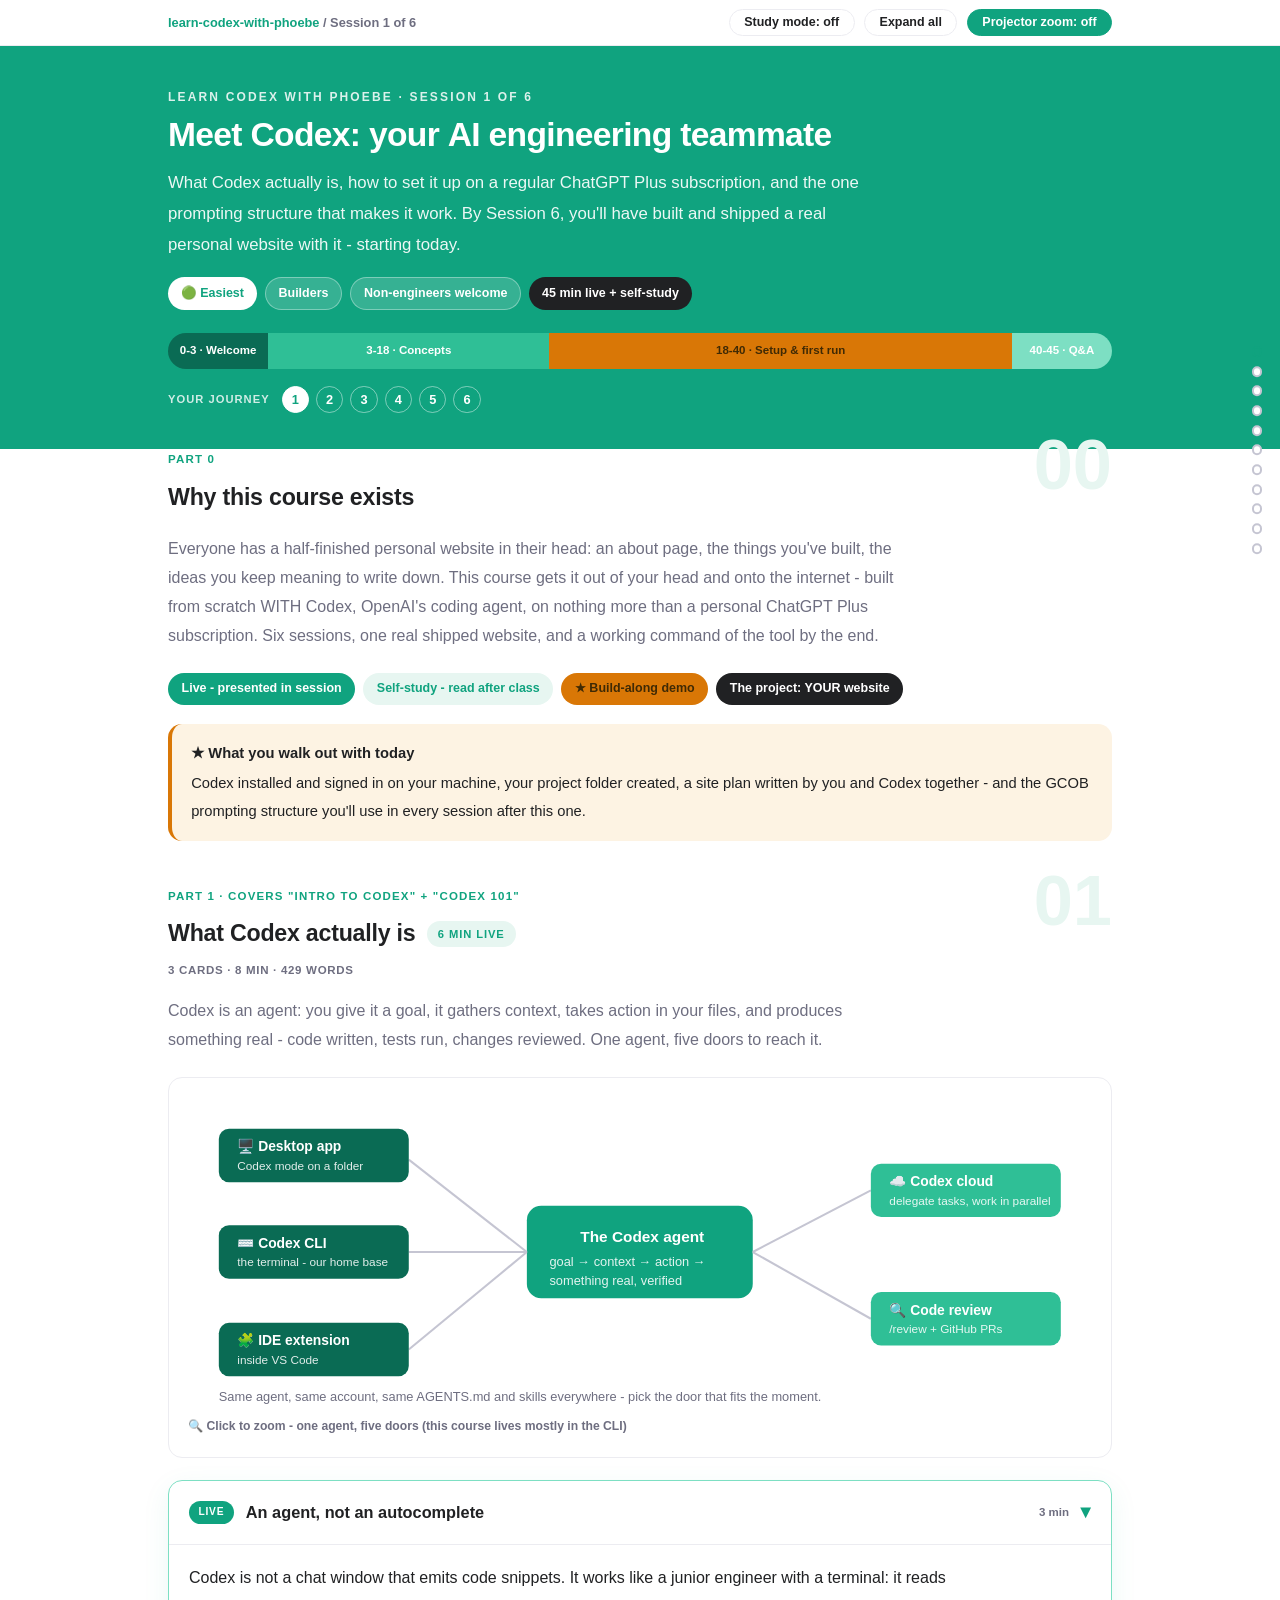
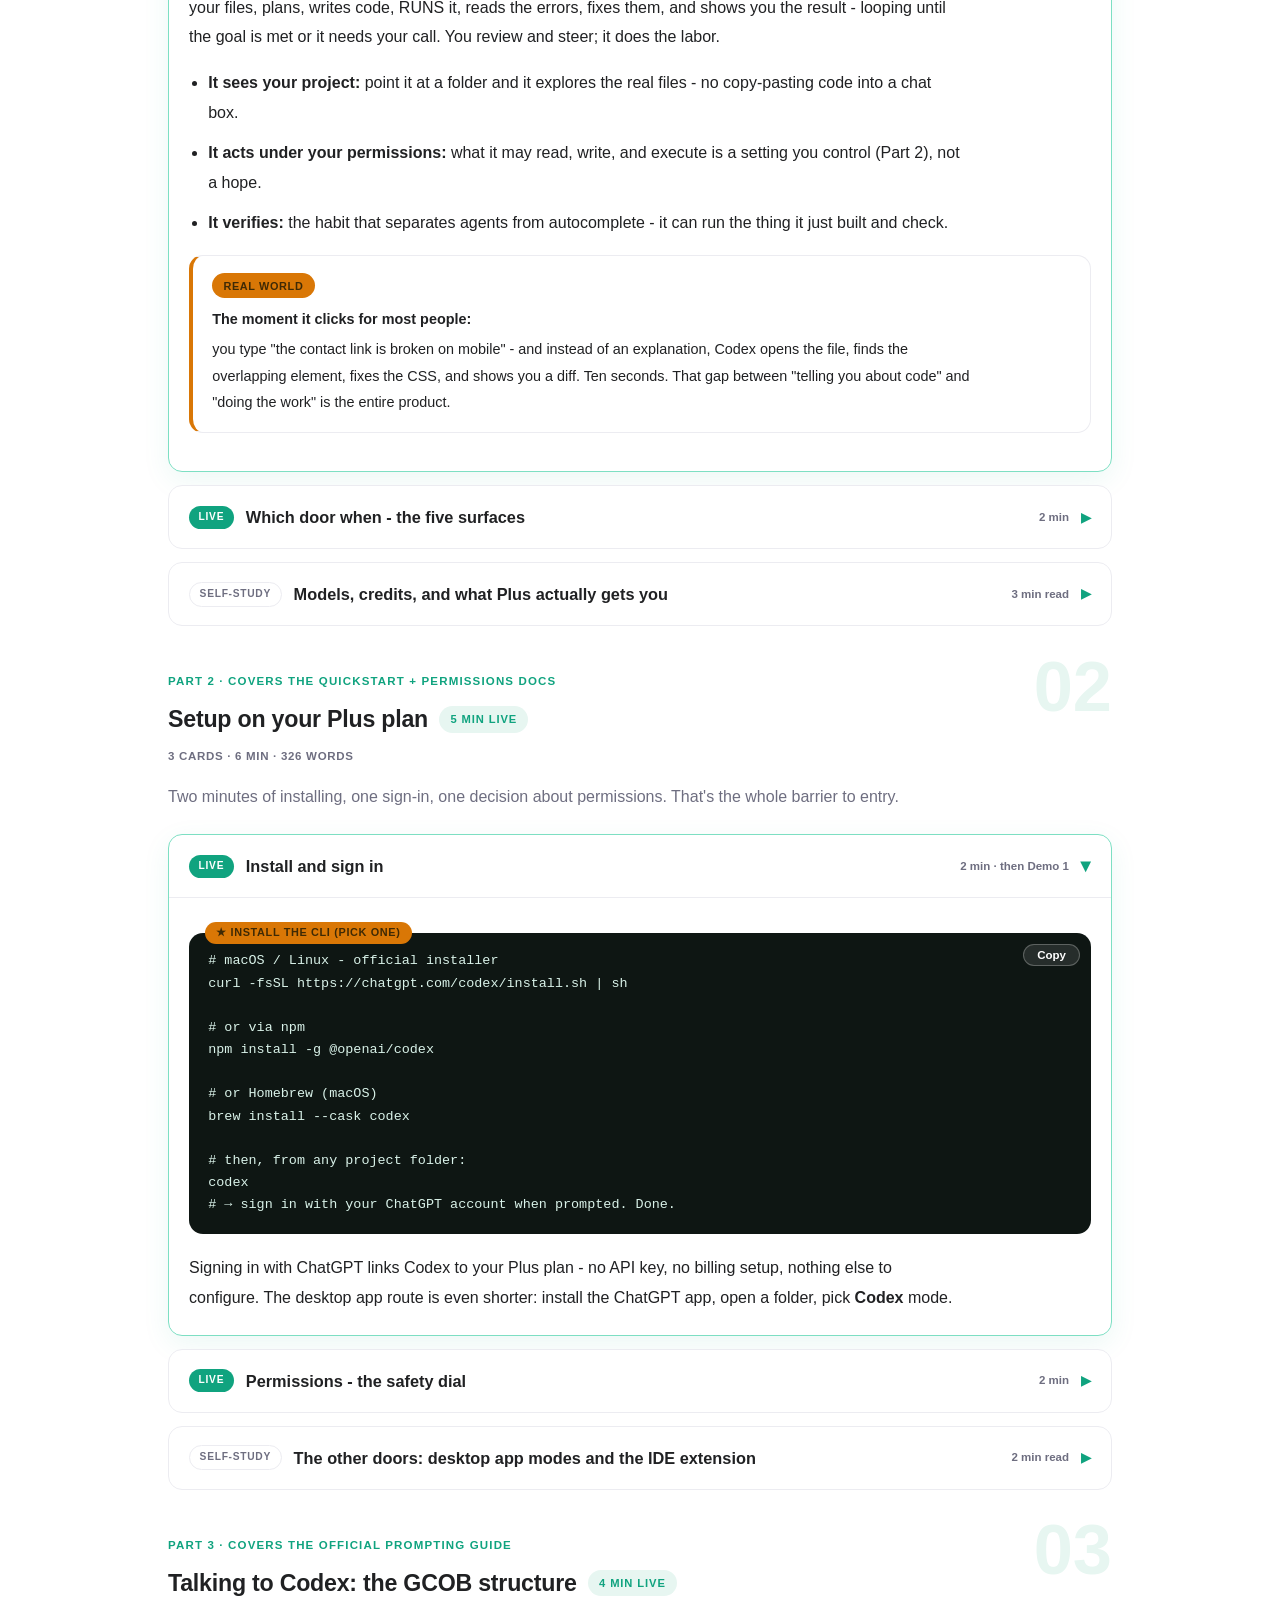
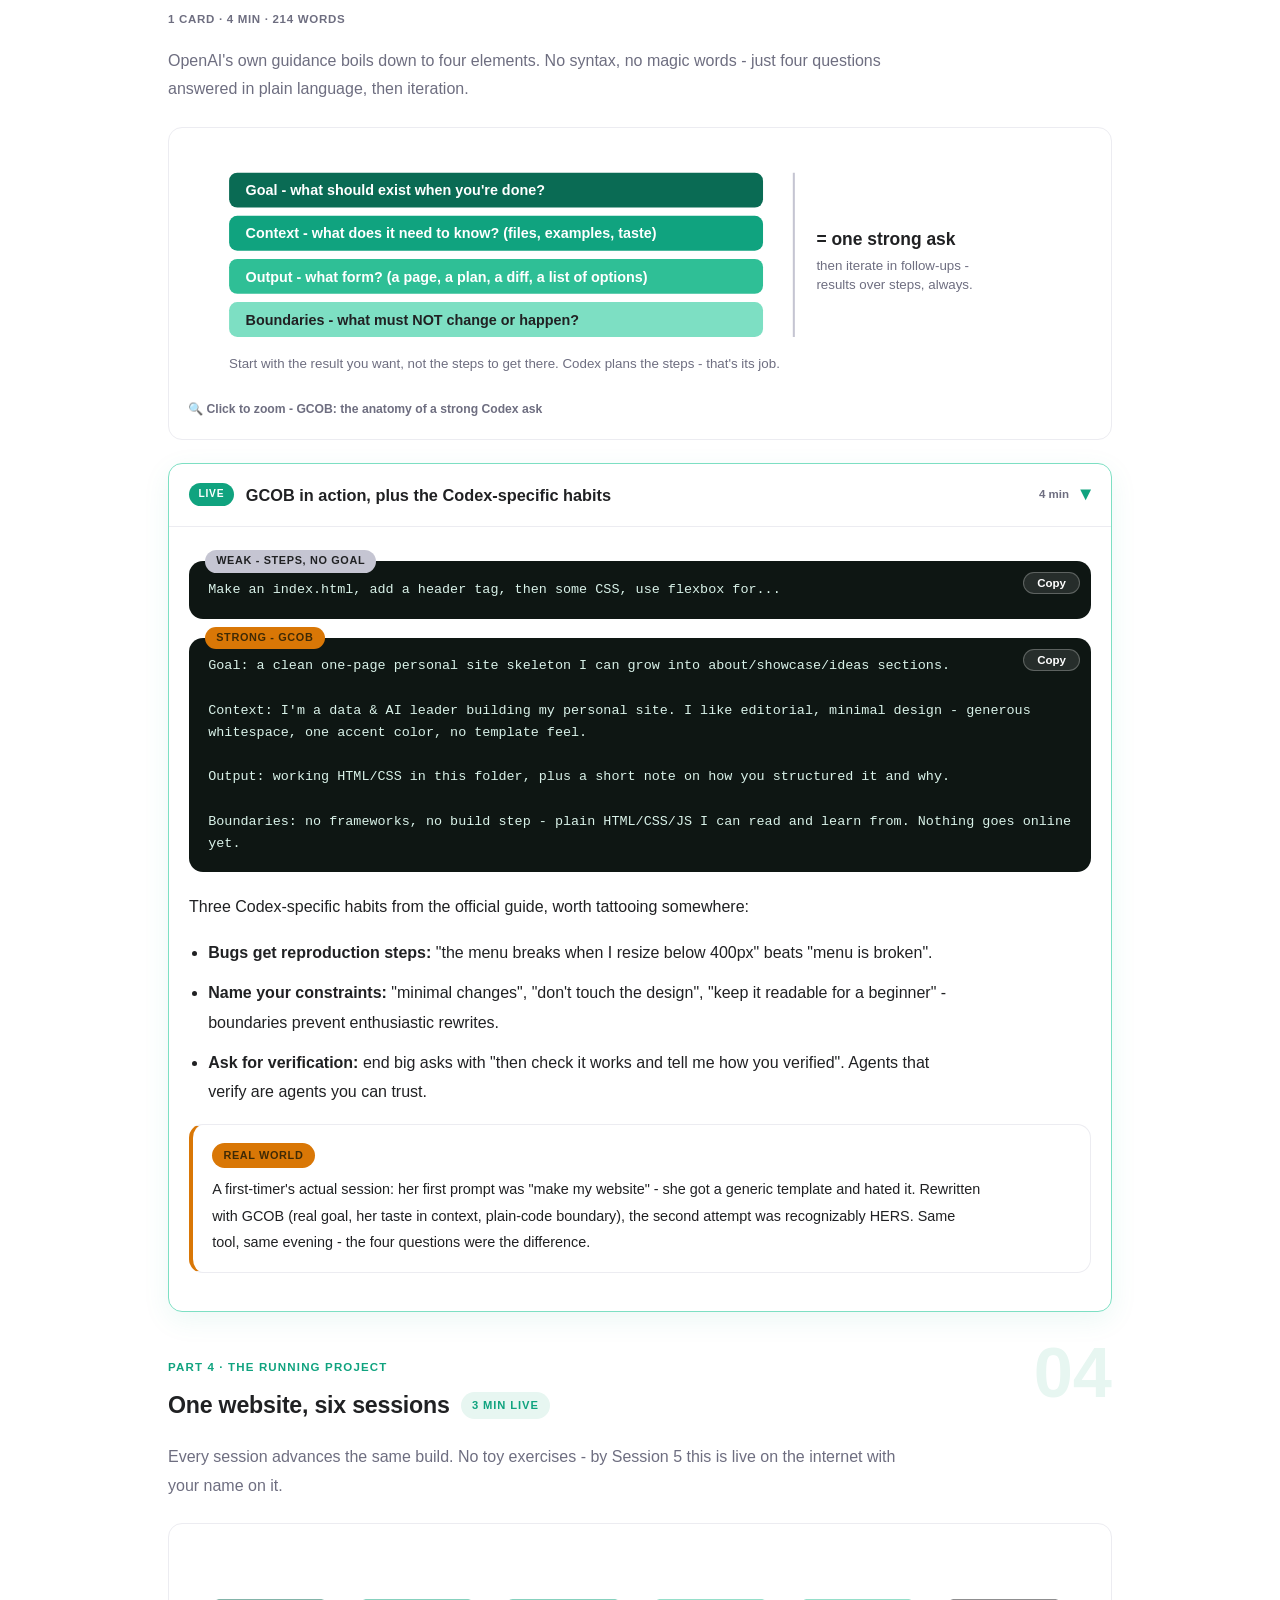
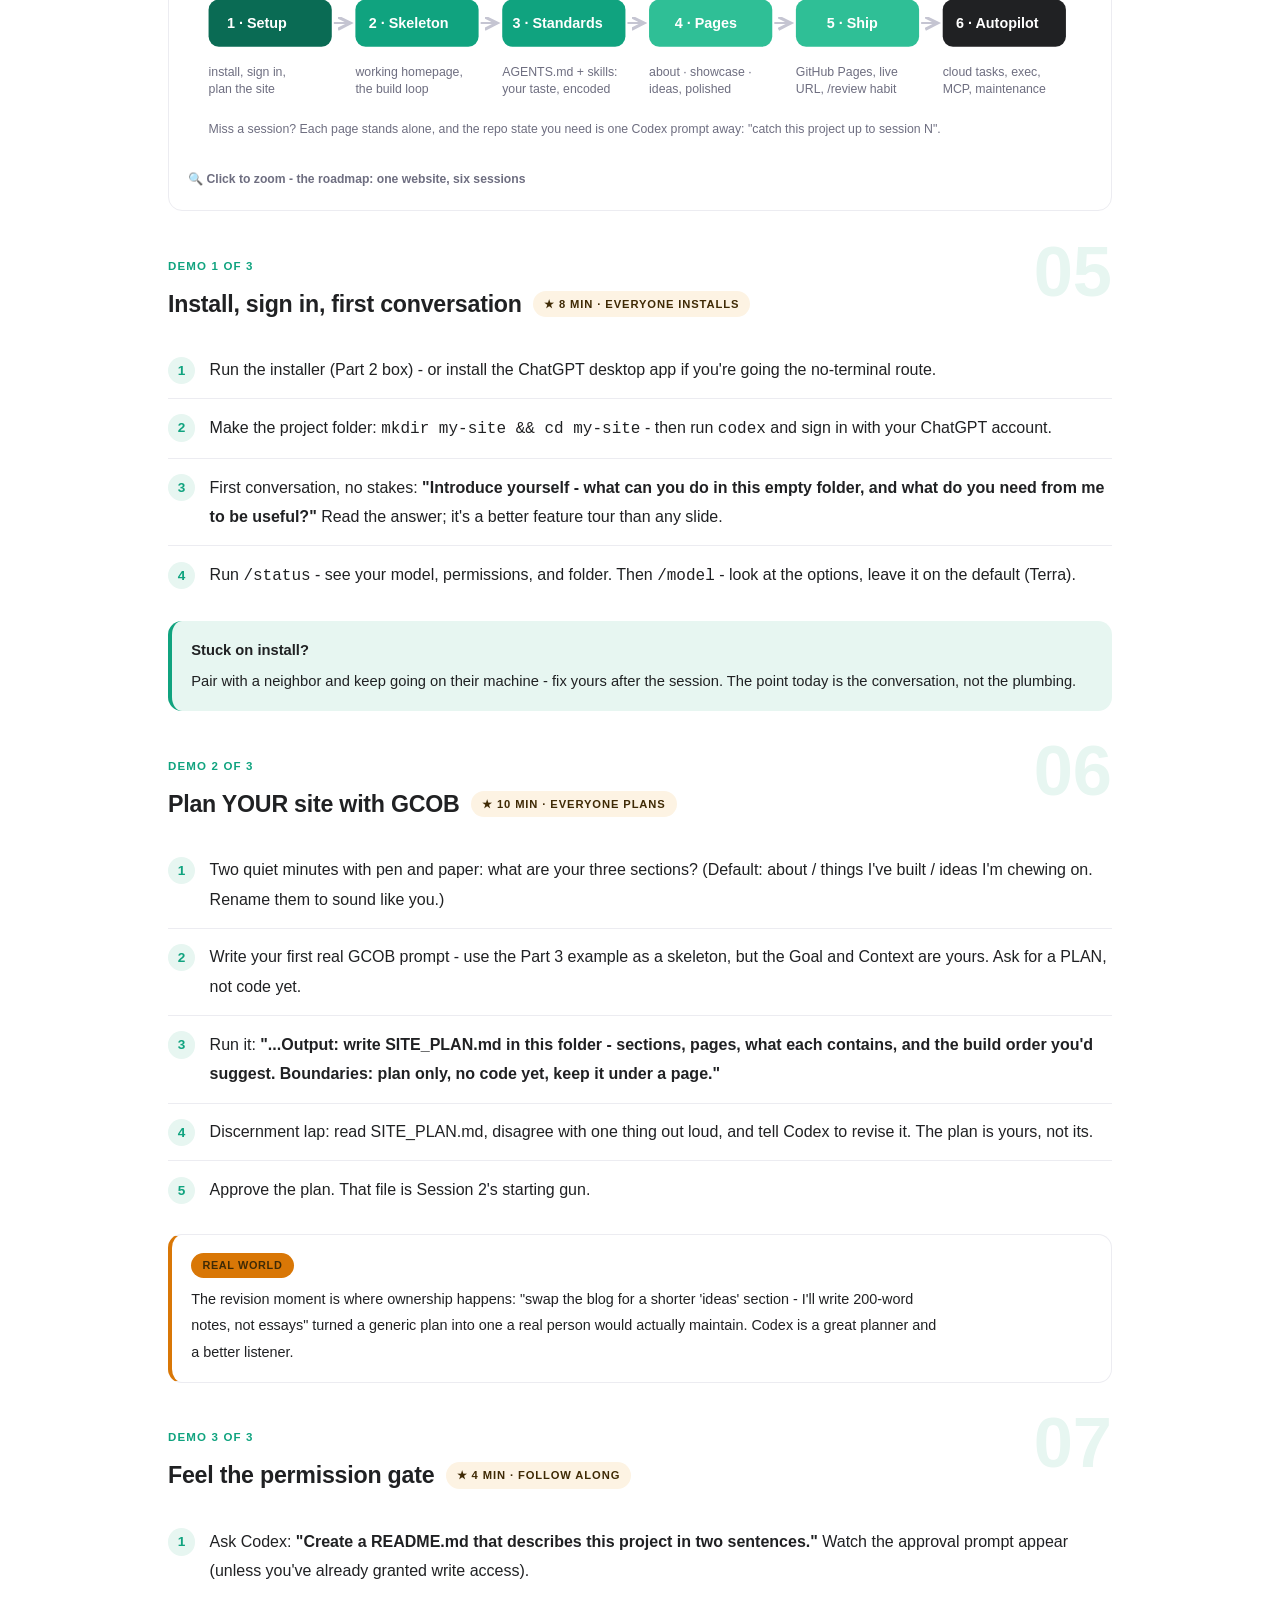
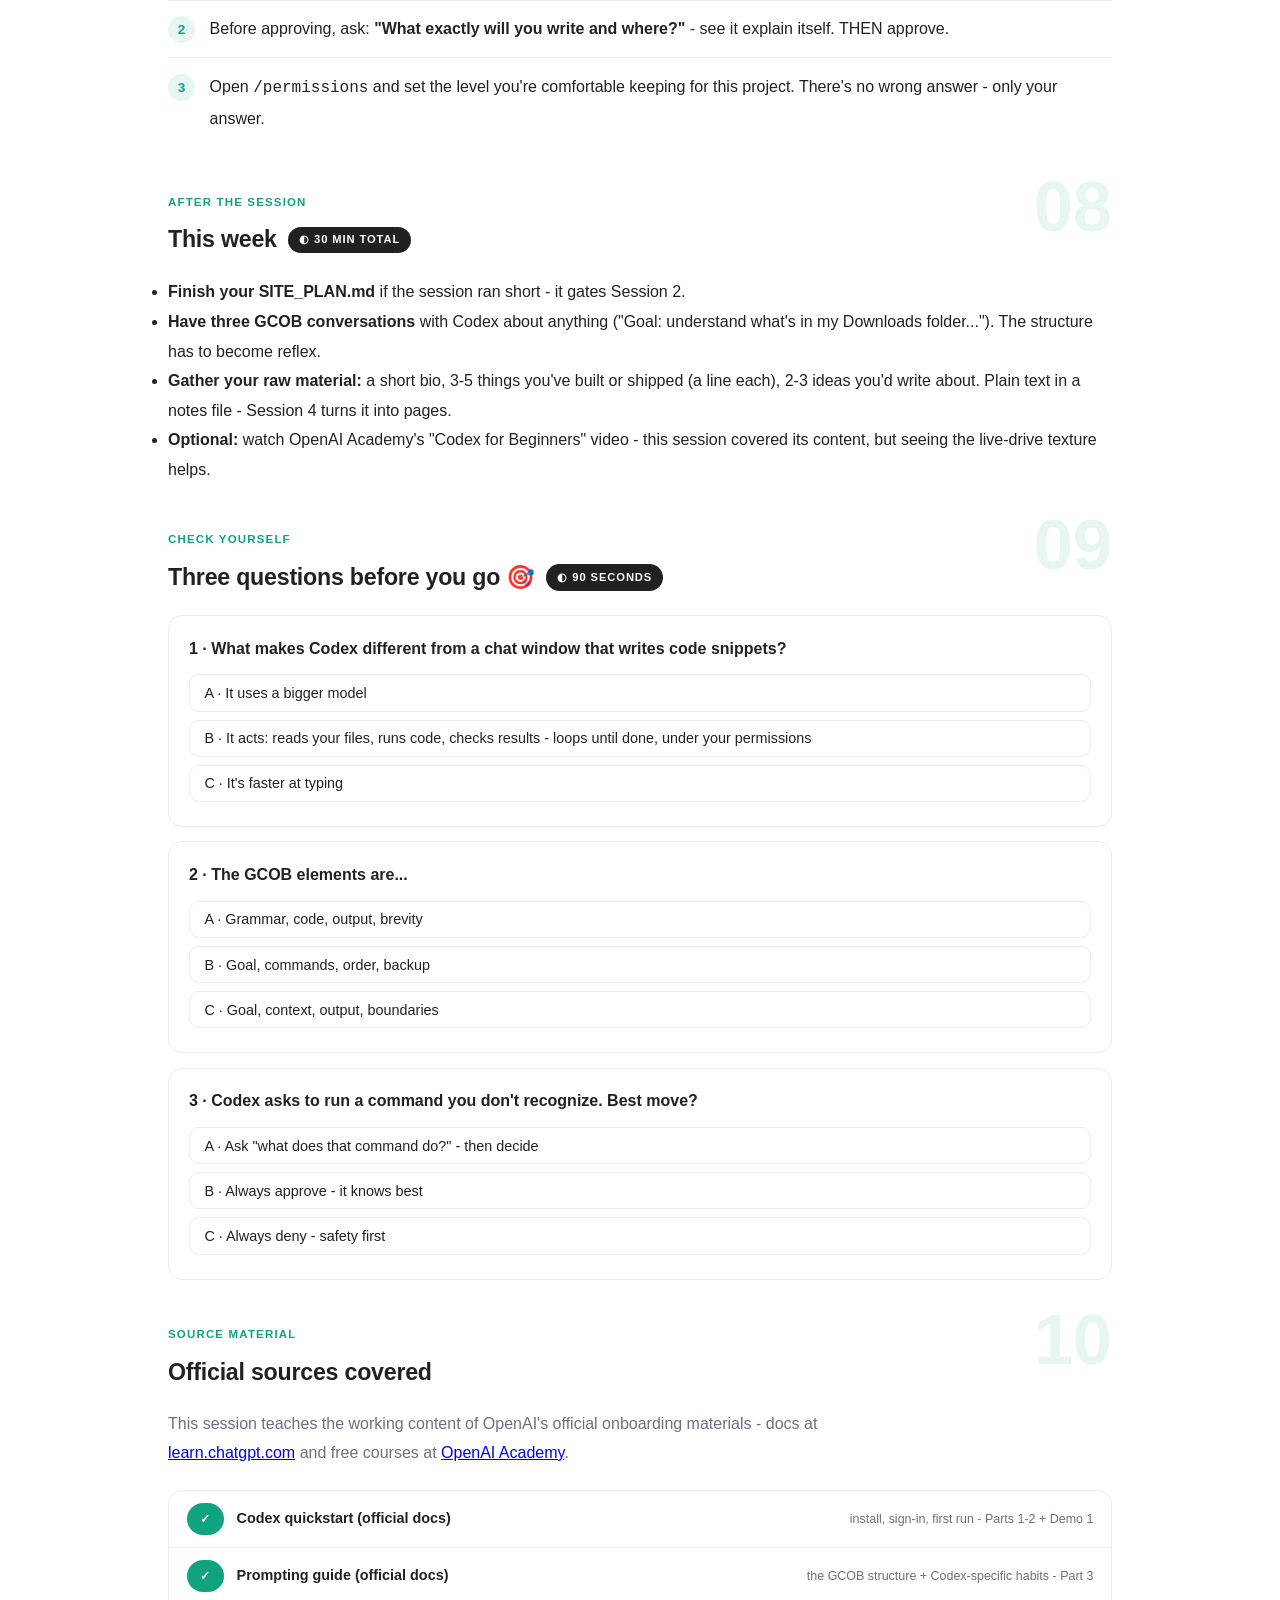
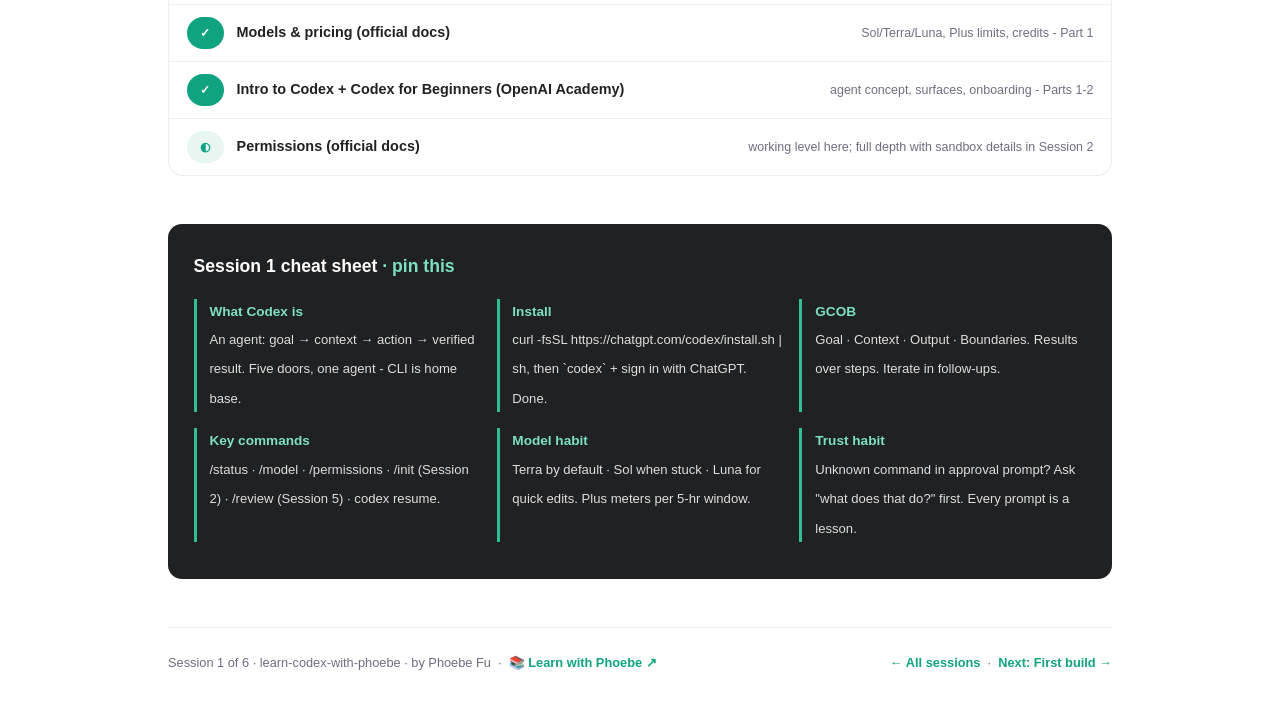
==== courses/01-meet-codex.html @ d797f479 "Give every course a social card, and clear the last diagram overlaps Until now all 77 courses shared" ====
<!DOCTYPE html>
<html lang="en">
<head>
<meta charset="UTF-8">
<meta name="viewport" content="width=device-width, initial-scale=1.0">
<!-- social:start -->
<meta name="description" content="Everyone has a half-finished personal website in their head: an about page, the things you&#x27;ve built, the ideas you keep meaning to write down. This course gets it out of your head and onto...">
<meta property="og:type" content="article">
<meta property="og:site_name" content="Learn with Phoebe">
<meta property="og:title" content="Meet Codex: your AI engineering teammate - learn codex with phoebe">
<meta property="og:description" content="Everyone has a half-finished personal website in their head: an about page, the things you&#x27;ve built, the ideas you keep meaning to write down. This course gets it out of your head and onto...">
<meta property="og:url" content="https://phoebefu6.github.io/learn-codex-with-phoebe/courses/01-meet-codex.html">
<meta property="og:image" content="https://phoebefu6.github.io/learn-codex-with-phoebe/assets/og-cover.png">
<meta property="og:image:width" content="1200">
<meta property="og:image:height" content="630">
<meta name="twitter:card" content="summary_large_image">
<meta name="twitter:title" content="Meet Codex: your AI engineering teammate - learn codex with phoebe">
<meta name="twitter:description" content="Everyone has a half-finished personal website in their head: an about page, the things you&#x27;ve built, the ideas you keep meaning to write down. This course gets it out of your head and onto...">
<meta name="twitter:image" content="https://phoebefu6.github.io/learn-codex-with-phoebe/assets/og-cover.png">
<!-- social:end -->
<title>Session 1 · Meet Codex: your AI engineering teammate - learn codex with phoebe</title>
<link rel="stylesheet" href="../assets/style.css?v=17">
</head>
<body>

<div class="toolbar">
  <div class="wrap">
    <span class="crumb"><a href="../index.html">learn-codex-with-phoebe</a> / Session 1 of 6</span>
    <button class="btn" id="toggle-all" type="button">Expand all</button>
    <button class="btn primary" id="zoom-toggle" type="button">Projector zoom: off</button>
  </div>
</div>

<header class="masthead">
  <div class="wrap">
    <div class="eyebrow">Learn Codex with Phoebe · Session 1 of 6</div>
    <h1>Meet Codex: <span class="accent">your AI engineering teammate</span></h1>
    <p class="sub">What Codex actually is, how to set it up on a regular ChatGPT Plus subscription, and the one prompting structure that makes it work. By Session 6, you'll have built and shipped a real personal website with it - starting today.</p>
    <div class="chip-row">
      <span class="chip level">🟢 Easiest</span>
      <span class="chip audience">Builders</span>
      <span class="chip audience">Non-engineers welcome</span>
      <span class="chip time">45 min live + self-study</span>
    </div>
    <div class="agenda">
      <span class="a1" style="flex:1">0-3 · Welcome</span>
      <span class="a2" style="flex:3">3-18 · Concepts</span>
      <span class="a3" style="flex:5">18-40 · Setup &amp; first run</span>
      <span class="a4" style="flex:1">40-45 · Q&amp;A</span>
    </div>
  </div>
</header>

<main class="wrap">

  <!-- ============ INTRO ============ -->
  <section class="section" id="intro">
    <div class="section-kicker">
      <span class="klabel">Part 0</span>
      <h2>Why this course exists</h2>
    </div>
    <p class="lede">Everyone has a half-finished personal website in their head: an about page, the things you've built, the ideas you keep meaning to write down. This course gets it out of your head and onto the internet - built from scratch WITH Codex, OpenAI's coding agent, on nothing more than a personal ChatGPT Plus subscription. Six sessions, one real shipped website, and a working command of the tool by the end.</p>
    <div class="legend">
      <span class="pill solid">Live - presented in session</span>
      <span class="pill light">Self-study - read after class</span>
      <span class="pill amber">★ Build-along demo</span>
      <span class="pill inkpill">The project: YOUR website</span>
    </div>
    <div class="callout win">
      <strong>★ What you walk out with today</strong>
      Codex installed and signed in on your machine, your project folder created, a site plan written by you and Codex together - and the GCOB prompting structure you'll use in every session after this one.
    </div>
  </section>

  <!-- ============ PART 1: WHAT CODEX IS ============ -->
  <section class="section" id="what-codex-is">
    <div class="section-kicker">
      <span class="klabel">Part 1 · covers "intro to codex" + "codex 101"</span>
      <h2>What Codex actually is <span class="tag concept">6 min live</span></h2>
    </div>
    <p class="lede">Codex is an agent: you give it a goal, it gathers context, takes action in your files, and produces something real - code written, tests run, changes reviewed. One agent, five doors to reach it.</p>

    <figure class="zoomable">
      <svg viewBox="0 0 880 300" xmlns="http://www.w3.org/2000/svg" role="img" aria-label="Codex: one agent, five surfaces - desktop app, CLI, IDE extension, cloud, code review">
        <style>
          .cxT { font: 700 15px Inter, sans-serif; fill: #FFFFFF; }
          .cxS { font: 400 12.5px Inter, sans-serif; fill: #FFFFFF; opacity: .88; }
          .cxI { font: 600 13px Inter, sans-serif; fill: #202123; }
          .cxX { font: 400 12.5px Inter, sans-serif; fill: #6E6E80; }
          .cxA { stroke: #C5C5D2; stroke-width: 2; fill: none; }
        </style>
        <rect x="330" y="105" width="220" height="90" rx="14" fill="#10A37F"/>
        <text class="cxT" x="382" y="140">The Codex agent</text>
        <text class="cxS" x="352" y="164">goal → context → action →</text>
        <text class="cxS" x="352" y="182">something real, verified</text>
        <line class="cxA" x1="330" y1="150" x2="215" y2="60"/>
        <line class="cxA" x1="330" y1="150" x2="215" y2="150"/>
        <line class="cxA" x1="330" y1="150" x2="215" y2="245"/>
        <line class="cxA" x1="550" y1="150" x2="665" y2="90"/>
        <line class="cxA" x1="550" y1="150" x2="665" y2="215"/>
        <rect x="30" y="30" width="185" height="52" rx="10" fill="#0A6B54"/>
        <text class="cxT" x="48" y="52" style="font-size:13.5px">🖥️ Desktop app</text>
        <text class="cxS" x="48" y="70" style="font-size:11.5px">Codex mode on a folder</text>
        <rect x="30" y="124" width="185" height="52" rx="10" fill="#0A6B54"/>
        <text class="cxT" x="48" y="146" style="font-size:13.5px">⌨️ Codex CLI</text>
        <text class="cxS" x="48" y="164" style="font-size:11.5px">the terminal - our home base</text>
        <rect x="30" y="219" width="185" height="52" rx="10" fill="#0A6B54"/>
        <text class="cxT" x="48" y="241" style="font-size:13.5px">🧩 IDE extension</text>
        <text class="cxS" x="48" y="259" style="font-size:11.5px">inside VS Code</text>
        <rect x="665" y="64" width="185" height="52" rx="10" fill="#2FBF96"/>
        <text class="cxT" x="683" y="86" style="font-size:13.5px">☁️ Codex cloud</text>
        <text class="cxS" x="683" y="104" style="font-size:11.5px">delegate tasks, work in parallel</text>
        <rect x="665" y="189" width="185" height="52" rx="10" fill="#2FBF96"/>
        <text class="cxT" x="683" y="211" style="font-size:13.5px">🔍 Code review</text>
        <text class="cxS" x="683" y="229" style="font-size:11.5px">/review + GitHub PRs</text>
        <text class="cxX" x="30" y="295">Same agent, same account, same AGENTS.md and skills everywhere - pick the door that fits the moment.</text>
      </svg>
      <figcaption>🔍 Click to zoom - one agent, five doors (this course lives mostly in the CLI)</figcaption>
    </figure>

    <details class="card" open>
      <summary><span class="mode live">Live</span>An agent, not an autocomplete<span class="mini">3 min</span><span class="caret">▶</span></summary>
      <div class="body">
        <p>Codex is not a chat window that emits code snippets. It works like a junior engineer with a terminal: it reads your files, plans, writes code, RUNS it, reads the errors, fixes them, and shows you the result - looping until the goal is met or it needs your call. You review and steer; it does the labor.</p>
        <ul>
          <li><strong>It sees your project:</strong> point it at a folder and it explores the real files - no copy-pasting code into a chat box.</li>
          <li><strong>It acts under your permissions:</strong> what it may read, write, and execute is a setting you control (Part 2), not a hope.</li>
          <li><strong>It verifies:</strong> the habit that separates agents from autocomplete - it can run the thing it just built and check.</li>
        </ul>
        <div class="callout example">
          <span class="ex-pill">Real world</span>
          <p><strong>The moment it clicks for most people:</strong> you type "the contact link is broken on mobile" - and instead of an explanation, Codex opens the file, finds the overlapping element, fixes the CSS, and shows you a diff. Ten seconds. That gap between "telling you about code" and "doing the work" is the entire product.</p>
        </div>
      </div>
    </details>

    <details class="card">
      <summary><span class="mode live">Live</span>Which door when - the five surfaces<span class="mini">2 min</span><span class="caret">▶</span></summary>
      <div class="body">
        <table class="clean">
          <thead><tr><th>Surface</th><th>Reach for it when</th><th>In this course</th></tr></thead>
          <tbody>
            <tr><td>Codex CLI (terminal)</td><td>Building in a local folder - full control, fastest loop</td><td>Sessions 1-5, home base</td></tr>
            <tr><td>Desktop app (Codex mode)</td><td>Same power, friendlier face - great if terminals feel hostile</td><td>Valid alternative throughout</td></tr>
            <tr><td>IDE extension</td><td>You live in VS Code and want Codex beside the editor</td><td>Optional, Session 2 note</td></tr>
            <tr><td>Codex cloud</td><td>Delegate a task and close the laptop; run tasks in parallel</td><td>Session 6</td></tr>
            <tr><td>Code review</td><td>Check changes before they ship - /review locally, @codex on GitHub PRs</td><td>Session 5</td></tr>
          </tbody>
        </table>
        <div class="callout tip">
          <strong>Non-engineer in the room?</strong>
          The desktop app's Codex mode does everything this course needs. Wherever a demo says "in the terminal", the app's chat box accepts the same words.
        </div>
      </div>
    </details>

    <details class="card">
      <summary><span class="mode self">Self-study</span>Models, credits, and what Plus actually gets you<span class="mini">3 min read</span><span class="caret">▶</span></summary>
      <div class="body">
        <p>Codex is included in every ChatGPT plan - Free through Enterprise. On <strong>Plus ($20/month)</strong>, usage is metered in 5-hour windows, and cloud tasks and code reviews share the same pool:</p>
        <table class="clean">
          <thead><tr><th>Model</th><th>Character</th><th>Plus: messages per 5-hr window</th></tr></thead>
          <tbody>
            <tr><td>GPT-5.6 Sol</td><td>Deepest reasoning - hard problems, gnarly bugs</td><td>~15-90</td></tr>
            <tr><td>GPT-5.6 Terra</td><td>The balanced default - most work happens here</td><td>~20-110</td></tr>
            <tr><td>GPT-5.6 Luna</td><td>Fast and light - quick edits, questions</td><td>~50-280</td></tr>
            <tr><td>GPT-5.4 mini</td><td>Bulk simple tasks</td><td>~60-350</td></tr>
          </tbody>
        </table>
        <ul>
          <li><strong>Switch anytime</strong> with <code>/model</code> - model plus reasoning effort per task.</li>
          <li><strong>The budget habit:</strong> default to Terra; reach for Sol when genuinely stuck; drop to Luna for small edits. Ranges are wide because message cost scales with how much thinking a task needs.</li>
          <li><strong>Hit the ceiling?</strong> Plus users can buy extra credits, or simply wait for the window to reset. For this course's website project, Plus limits are comfortable - a session's build fits well inside one window.</li>
        </ul>
      </div>
    </details>
  </section>

  <!-- ============ PART 2: SETUP ============ -->
  <section class="section" id="setup">
    <div class="section-kicker">
      <span class="klabel">Part 2 · covers the quickstart + permissions docs</span>
      <h2>Setup on your Plus plan <span class="tag concept">5 min live</span></h2>
    </div>
    <p class="lede">Two minutes of installing, one sign-in, one decision about permissions. That's the whole barrier to entry.</p>

    <details class="card" open>
      <summary><span class="mode live">Live</span>Install and sign in<span class="mini">2 min · then Demo 1</span><span class="caret">▶</span></summary>
      <div class="body">
        <div class="prompt-box good"><span class="label">★ Install the CLI (pick one)</span># macOS / Linux - official installer
curl -fsSL https://chatgpt.com/codex/install.sh | sh

# or via npm
npm install -g @openai/codex

# or Homebrew (macOS)
brew install --cask codex

# then, from any project folder:
codex
# → sign in with your ChatGPT account when prompted. Done.</div>
        <p>Signing in with ChatGPT links Codex to your Plus plan - no API key, no billing setup, nothing else to configure. The desktop app route is even shorter: install the ChatGPT app, open a folder, pick <strong>Codex</strong> mode.</p>
      </div>
    </details>

    <details class="card">
      <summary><span class="mode live">Live</span>Permissions - the safety dial<span class="mini">2 min</span><span class="caret">▶</span></summary>
      <div class="body">
        <p>Codex acts under a permission gate you control with <code>/permissions</code>: from read-only (it can look, not touch) through auto-edit in the project folder, up to running commands with approval. Two rules carry you through this whole course:</p>
        <ul>
          <li><strong>Start where you're comfortable.</strong> Read-only on day one is a fine choice - promote it as trust builds. Approval prompts are a feature: every "may I run this?" is a chance to learn what it's doing.</li>
          <li><strong>The sandbox is real:</strong> Codex works inside your project folder's boundary; it asks before going beyond. Your website project is a perfect training ground - nothing in it can hurt anything.</li>
        </ul>
        <div class="callout tip">
          <strong>The habit that matters</strong>
          When Codex asks to run a command you don't recognize, ask it "what does that command do?" before approving. It explains happily - and three of those explanations teach more terminal than most tutorials.
        </div>
      </div>
    </details>

    <details class="card">
      <summary><span class="mode self">Self-study</span>The other doors: desktop app modes and the IDE extension<span class="mini">2 min read</span><span class="caret">▶</span></summary>
      <div class="body">
        <ul>
          <li><strong>Desktop app has three modes:</strong> Quick Chat (casual questions), Work (research, documents, analysis), and Codex (software work on a folder). Same account, same limits - mode just sets the working style.</li>
          <li><strong>IDE extension:</strong> Codex inside VS Code, seeing your open editor context. Same agent; useful once you're editing the site by hand alongside it (Session 4 territory).</li>
          <li><strong>Session continuity:</strong> <code>codex resume</code> picks up a previous conversation in the CLI - your project's context survives lunch.</li>
          <li><strong>Everything shares your setup:</strong> the AGENTS.md and skills you'll build in Session 3 apply across CLI, app, and IDE automatically.</li>
        </ul>
      </div>
    </details>
  </section>

  <!-- ============ PART 3: GCOB ============ -->
  <section class="section" id="gcob">
    <div class="section-kicker">
      <span class="klabel">Part 3 · covers the official prompting guide</span>
      <h2>Talking to Codex: the GCOB structure <span class="tag concept">4 min live</span></h2>
    </div>
    <p class="lede">OpenAI's own guidance boils down to four elements. No syntax, no magic words - just four questions answered in plain language, then iteration.</p>

    <figure class="zoomable">
      <svg viewBox="0 0 880 235" xmlns="http://www.w3.org/2000/svg" role="img" aria-label="GCOB prompt anatomy: goal, context, output, boundaries stack into one strong ask">
        <style>
          .gbW { font: 600 14px Inter, sans-serif; fill: #FFFFFF; }
          .gbI { font: 600 14px Inter, sans-serif; fill: #202123; }
          .gbB { font: 700 17px Inter, sans-serif; fill: #202123; }
          .gbX { font: 400 13px Inter, sans-serif; fill: #6E6E80; }
        </style>
        <rect x="40" y="25" width="520" height="34" rx="8" fill="#0A6B54"/>
        <text class="gbW" x="56" y="47">Goal - what should exist when you're done?</text>
        <rect x="40" y="67" width="520" height="34" rx="8" fill="#10A37F"/>
        <text class="gbW" x="56" y="89">Context - what does it need to know? (files, examples, taste)</text>
        <rect x="40" y="109" width="520" height="34" rx="8" fill="#2FBF96"/>
        <text class="gbW" x="56" y="131">Output - what form? (a page, a plan, a diff, a list of options)</text>
        <rect x="40" y="151" width="520" height="34" rx="8" fill="#7DDFC3"/>
        <text class="gbI" x="56" y="173">Boundaries - what must NOT change or happen?</text>
        <line x1="590" y1="25" x2="590" y2="185" stroke="#C5C5D2" stroke-width="2"/>
        <text class="gbB" x="612" y="95">= one strong ask</text>
        <text class="gbX" x="612" y="120">then iterate in follow-ups -</text>
        <text class="gbX" x="612" y="138">results over steps, always.</text>
        <text class="gbX" x="40" y="215">Start with the result you want, not the steps to get there. Codex plans the steps - that's its job.</text>
      </svg>
      <figcaption>🔍 Click to zoom - GCOB: the anatomy of a strong Codex ask</figcaption>
    </figure>

    <details class="card" open>
      <summary><span class="mode live">Live</span>GCOB in action, plus the Codex-specific habits<span class="mini">4 min</span><span class="caret">▶</span></summary>
      <div class="body">
        <div class="prompt-box bad"><span class="label">Weak - steps, no goal</span>Make an index.html, add a header tag, then some CSS, use flexbox for...</div>
        <div class="prompt-box good"><span class="label">Strong - GCOB</span>Goal: a clean one-page personal site skeleton I can grow into about/showcase/ideas sections.

Context: I'm a data & AI leader building my personal site. I like editorial, minimal design - generous whitespace, one accent color, no template feel.

Output: working HTML/CSS in this folder, plus a short note on how you structured it and why.

Boundaries: no frameworks, no build step - plain HTML/CSS/JS I can read and learn from. Nothing goes online yet.</div>
        <p>Three Codex-specific habits from the official guide, worth tattooing somewhere:</p>
        <ul>
          <li><strong>Bugs get reproduction steps:</strong> "the menu breaks when I resize below 400px" beats "menu is broken".</li>
          <li><strong>Name your constraints:</strong> "minimal changes", "don't touch the design", "keep it readable for a beginner" - boundaries prevent enthusiastic rewrites.</li>
          <li><strong>Ask for verification:</strong> end big asks with "then check it works and tell me how you verified". Agents that verify are agents you can trust.</li>
        </ul>
        <div class="callout example">
          <span class="ex-pill">Real world</span>
          <p>A first-timer's actual session: her first prompt was "make my website" - she got a generic template and hated it. Rewritten with GCOB (real goal, her taste in context, plain-code boundary), the second attempt was recognizably HERS. Same tool, same evening - the four questions were the difference.</p>
        </div>
      </div>
    </details>
  </section>

  <!-- ============ PART 4: THE PROJECT ============ -->
  <section class="section" id="the-project">
    <div class="section-kicker">
      <span class="klabel">Part 4 · the running project</span>
      <h2>One website, six sessions <span class="tag concept">3 min live</span></h2>
    </div>
    <p class="lede">Every session advances the same build. No toy exercises - by Session 5 this is live on the internet with your name on it.</p>

    <figure class="zoomable">
      <svg viewBox="0 0 880 210" xmlns="http://www.w3.org/2000/svg" role="img" aria-label="The six-session roadmap: setup, skeleton, standards, pages, ship, autopilot">
        <style>
          .rmT { font: 700 14px Inter, sans-serif; fill: #FFFFFF; }
          .rmX { font: 400 12px Inter, sans-serif; fill: #6E6E80; }
          .rmA { stroke: #C5C5D2; stroke-width: 2; fill: none; marker-end: url(#rmAh); }
        </style>
        <defs>
          <marker id="rmAh" markerWidth="8" markerHeight="8" refX="6" refY="3" orient="auto">
            <path d="M0,0 L6,3 L0,6" fill="none" stroke="#C5C5D2" stroke-width="1.5"/>
          </marker>
        </defs>
        <rect x="20" y="55" width="120" height="46" rx="10" fill="#0A6B54"/>
        <text class="rmT" x="38" y="83">1 · Setup</text>
        <rect x="163" y="55" width="120" height="46" rx="10" fill="#10A37F"/>
        <text class="rmT" x="176" y="83">2 · Skeleton</text>
        <rect x="306" y="55" width="120" height="46" rx="10" fill="#10A37F"/>
        <text class="rmT" x="316" y="83">3 · Standards</text>
        <rect x="449" y="55" width="120" height="46" rx="10" fill="#2FBF96"/>
        <text class="rmT" x="474" y="83">4 · Pages</text>
        <rect x="592" y="55" width="120" height="46" rx="10" fill="#2FBF96"/>
        <text class="rmT" x="622" y="83">5 · Ship</text>
        <rect x="735" y="55" width="120" height="46" rx="10" fill="#202123"/>
        <text class="rmT" x="748" y="83">6 · Autopilot</text>
        <line class="rmA" x1="142" y1="78" x2="158" y2="78"/>
        <line class="rmA" x1="285" y1="78" x2="301" y2="78"/>
        <line class="rmA" x1="428" y1="78" x2="444" y2="78"/>
        <line class="rmA" x1="571" y1="78" x2="587" y2="78"/>
        <line class="rmA" x1="714" y1="78" x2="730" y2="78"/>
        <text class="rmX" x="20" y="130">install, sign in,</text>
        <text class="rmX" x="20" y="146">plan the site</text>
        <text class="rmX" x="163" y="130">working homepage,</text>
        <text class="rmX" x="163" y="146">the build loop</text>
        <text class="rmX" x="306" y="130">AGENTS.md + skills:</text>
        <text class="rmX" x="306" y="146">your taste, encoded</text>
        <text class="rmX" x="449" y="130">about · showcase ·</text>
        <text class="rmX" x="449" y="146">ideas, polished</text>
        <text class="rmX" x="592" y="130">GitHub Pages, live</text>
        <text class="rmX" x="592" y="146">URL, /review habit</text>
        <text class="rmX" x="735" y="130">cloud tasks, exec,</text>
        <text class="rmX" x="735" y="146">MCP, maintenance</text>
        <text class="rmX" x="20" y="185">Miss a session? Each page stands alone, and the repo state you need is one Codex prompt away: "catch this project up to session N".</text>
      </svg>
      <figcaption>🔍 Click to zoom - the roadmap: one website, six sessions</figcaption>
    </figure>
  </section>

  <!-- ============ DEMO 1 ============ -->
  <section class="section" id="demo-1">
    <div class="section-kicker">
      <span class="klabel">Demo 1 of 3</span>
      <h2>Install, sign in, first conversation <span class="tag demo">★ 8 min · everyone installs</span></h2>
    </div>
    <div class="steps">
      <div class="step"><p>Run the installer (Part 2 box) - or install the ChatGPT desktop app if you're going the no-terminal route.</p></div>
      <div class="step"><p>Make the project folder: <code>mkdir my-site &amp;&amp; cd my-site</code> - then run <code>codex</code> and sign in with your ChatGPT account.</p></div>
      <div class="step"><p>First conversation, no stakes: <strong>"Introduce yourself - what can you do in this empty folder, and what do you need from me to be useful?"</strong> Read the answer; it's a better feature tour than any slide.</p></div>
      <div class="step"><p>Run <code>/status</code> - see your model, permissions, and folder. Then <code>/model</code> - look at the options, leave it on the default (Terra).</p></div>
    </div>
    <div class="callout tip">
      <strong>Stuck on install?</strong>
      Pair with a neighbor and keep going on their machine - fix yours after the session. The point today is the conversation, not the plumbing.
    </div>
  </section>

  <!-- ============ DEMO 2 ============ -->
  <section class="section" id="demo-2">
    <div class="section-kicker">
      <span class="klabel">Demo 2 of 3</span>
      <h2>Plan YOUR site with GCOB <span class="tag demo">★ 10 min · everyone plans</span></h2>
    </div>
    <div class="steps">
      <div class="step"><p>Two quiet minutes with pen and paper: what are your three sections? (Default: about / things I've built / ideas I'm chewing on. Rename them to sound like you.)</p></div>
      <div class="step"><p>Write your first real GCOB prompt - use the Part 3 example as a skeleton, but the Goal and Context are yours. Ask for a PLAN, not code yet.</p></div>
      <div class="step"><p>Run it: <strong>"...Output: write SITE_PLAN.md in this folder - sections, pages, what each contains, and the build order you'd suggest. Boundaries: plan only, no code yet, keep it under a page."</strong></p></div>
      <div class="step"><p>Discernment lap: read SITE_PLAN.md, disagree with one thing out loud, and tell Codex to revise it. The plan is yours, not its.</p></div>
      <div class="step"><p>Approve the plan. That file is Session 2's starting gun.</p></div>
    </div>
    <div class="callout example">
      <span class="ex-pill">Real world</span>
      <p>The revision moment is where ownership happens: "swap the blog for a shorter 'ideas' section - I'll write 200-word notes, not essays" turned a generic plan into one a real person would actually maintain. Codex is a great planner and a better listener.</p>
    </div>
  </section>

  <!-- ============ DEMO 3 ============ -->
  <section class="section" id="demo-3">
    <div class="section-kicker">
      <span class="klabel">Demo 3 of 3</span>
      <h2>Feel the permission gate <span class="tag demo">★ 4 min · follow along</span></h2>
    </div>
    <div class="steps">
      <div class="step"><p>Ask Codex: <strong>"Create a README.md that describes this project in two sentences."</strong> Watch the approval prompt appear (unless you've already granted write access).</p></div>
      <div class="step"><p>Before approving, ask: <strong>"What exactly will you write and where?"</strong> - see it explain itself. THEN approve.</p></div>
      <div class="step"><p>Open <code>/permissions</code> and set the level you're comfortable keeping for this project. There's no wrong answer - only your answer.</p></div>
    </div>
  </section>

  <!-- ============ HOMEWORK ============ -->
  <section class="section" id="exercise">
    <div class="section-kicker">
      <span class="klabel">After the session</span>
      <h2>This week <span class="tag exercise">◐ 30 min total</span></h2>
    </div>
    <ul>
      <li><strong>Finish your SITE_PLAN.md</strong> if the session ran short - it gates Session 2.</li>
      <li><strong>Have three GCOB conversations</strong> with Codex about anything ("Goal: understand what's in my Downloads folder..."). The structure has to become reflex.</li>
      <li><strong>Gather your raw material:</strong> a short bio, 3-5 things you've built or shipped (a line each), 2-3 ideas you'd write about. Plain text in a notes file - Session 4 turns it into pages.</li>
      <li><strong>Optional:</strong> watch OpenAI Academy's "Codex for Beginners" video - this session covered its content, but seeing the live-drive texture helps.</li>
    </ul>
  </section>

  <!-- ============ QUIZ ============ -->
  <section class="section" id="quiz">
    <div class="section-kicker">
      <span class="klabel">Check yourself</span>
      <h2>Three questions before you go 🎯 <span class="tag exercise">◐ 90 seconds</span></h2>
    </div>
    <div class="quiz-q" data-answer="1">
      <p class="qtext">1 · What makes Codex different from a chat window that writes code snippets?</p>
      <button class="qopt" type="button">A · It uses a bigger model</button>
      <button class="qopt" type="button">B · It acts: reads your files, runs code, checks results - loops until done, under your permissions</button>
      <button class="qopt" type="button">C · It's faster at typing</button>
      <p class="qwhy">Agent, not autocomplete: the gap between "telling you about code" and "doing the work" is the whole product.</p>
    </div>
    <div class="quiz-q" data-answer="2">
      <p class="qtext">2 · The GCOB elements are...</p>
      <button class="qopt" type="button">A · Grammar, code, output, brevity</button>
      <button class="qopt" type="button">B · Goal, commands, order, backup</button>
      <button class="qopt" type="button">C · Goal, context, output, boundaries</button>
      <p class="qwhy">Four plain-language questions from OpenAI's own guide - then iterate in follow-ups. Results over steps, always.</p>
    </div>
    <div class="quiz-q" data-answer="0">
      <p class="qtext">3 · Codex asks to run a command you don't recognize. Best move?</p>
      <button class="qopt" type="button">A · Ask "what does that command do?" - then decide</button>
      <button class="qopt" type="button">B · Always approve - it knows best</button>
      <button class="qopt" type="button">C · Always deny - safety first</button>
      <p class="qwhy">The approval prompt is a feature and a free terminal lesson. Understand, then decide - trust is built, not granted.</p>
    </div>
    <p class="quiz-score"></p>
  </section>

  <!-- ============ OFFICIAL SOURCES ============ -->
  <section class="section" id="official">
    <div class="section-kicker">
      <span class="klabel">Source material</span>
      <h2>Official sources covered</h2>
    </div>
    <p class="lede">This session teaches the working content of OpenAI's official onboarding materials - docs at <a href="https://learn.chatgpt.com/docs">learn.chatgpt.com</a> and free courses at <a href="https://academy.openai.com">OpenAI Academy</a>.</p>
    <div class="covered">
      <div class="covered-row"><span class="status pill solid">✓</span><span class="name">Codex quickstart (official docs)</span><span class="note">install, sign-in, first run - Parts 1-2 + Demo 1</span></div>
      <div class="covered-row"><span class="status pill solid">✓</span><span class="name">Prompting guide (official docs)</span><span class="note">the GCOB structure + Codex-specific habits - Part 3</span></div>
      <div class="covered-row"><span class="status pill solid">✓</span><span class="name">Models &amp; pricing (official docs)</span><span class="note">Sol/Terra/Luna, Plus limits, credits - Part 1</span></div>
      <div class="covered-row"><span class="status pill solid">✓</span><span class="name">Intro to Codex + Codex for Beginners (OpenAI Academy)</span><span class="note">agent concept, surfaces, onboarding - Parts 1-2</span></div>
      <div class="covered-row"><span class="status pill light">◐</span><span class="name">Permissions (official docs)</span><span class="note">working level here; full depth with sandbox details in Session 2</span></div>
    </div>
  </section>

  <!-- ============ CHEAT SHEET ============ -->
  <section class="cheat" id="cheatsheet">
    <h3>Session 1 cheat sheet <span>· pin this</span></h3>
    <div class="grid-2">
      <div class="cheat-item"><b>What Codex is</b><span>An agent: goal → context → action → verified result. Five doors, one agent - CLI is home base.</span></div>
      <div class="cheat-item"><b>Install</b><span>curl -fsSL https://chatgpt.com/codex/install.sh | sh, then `codex` + sign in with ChatGPT. Done.</span></div>
      <div class="cheat-item"><b>GCOB</b><span>Goal · Context · Output · Boundaries. Results over steps. Iterate in follow-ups.</span></div>
      <div class="cheat-item"><b>Key commands</b><span>/status · /model · /permissions · /init (Session 2) · /review (Session 5) · codex resume.</span></div>
      <div class="cheat-item"><b>Model habit</b><span>Terra by default · Sol when stuck · Luna for quick edits. Plus meters per 5-hr window.</span></div>
      <div class="cheat-item"><b>Trust habit</b><span>Unknown command in approval prompt? Ask "what does that do?" first. Every prompt is a lesson.</span></div>
    </div>
  </section>

  <footer class="pagefoot">
    <span>Session 1 of 6 · learn-codex-with-phoebe · by Phoebe Fu &nbsp;·&nbsp; 📚 <a href="https://phoebefu6.github.io/learn-with-phoebe/">Learn with Phoebe ↗</a></span>
    <span><a href="../index.html">← All sessions</a> &nbsp;·&nbsp; <a href="02-first-build.html">Next: First build →</a></span>
  </footer>

</main>

<script src="../assets/app.js?v=17"></script>
</body>
</html>
---- assets/style.css ----
/* learn-claude-with-phoebe - editorial bold design system
   Accent: indigo #10A37F · Ink: #202123 · Flagship: amber #D97706 */

:root {
  --indigo: #10A37F;
  --indigo-deep: #0A6B54;
  --indigo-mid: #2FBF96;
  --indigo-soft: #7DDFC3;
  --indigo-50: #E7F6F1;
  --ink: #202123;
  --muted: #6E6E80;
  --faint: #C5C5D2;
  --hairline: #ECECF1;
  --amber: #D97706;
  --amber-ink: #3F2A05;
  --amber-50: #FDF3E3;
  --paper: #FFFFFF;
  --code-bg: #0E1613;
  --code-ink: #D9F2E9;
  --radius: 14px;
}

* { margin: 0; padding: 0; box-sizing: border-box; }

html { font-size: 16px; scroll-behavior: smooth; }
html.zoom-125 { font-size: 20px; }
html.zoom-150 { font-size: 24px; }

body {
  font-family: "Inter", -apple-system, BlinkMacSystemFont, "Segoe UI", Roboto, sans-serif;
  background: var(--paper);
  color: var(--ink);
  line-height: 1.85;
  font-feature-settings: "tnum";
}

.wrap { max-width: 62rem; margin: 0 auto; padding: 0 1.5rem; }

/* ---------- header band ---------- */
.masthead {
  background: var(--indigo);
  color: #fff;
  padding: 2.5rem 0 2.25rem;
}
.masthead .eyebrow {
  font-size: .75rem;
  letter-spacing: .18em;
  text-transform: uppercase;
  opacity: .85;
  font-weight: 600;
}
.masthead h1 {
  font-size: 2.1rem;
  line-height: 1.15;
  font-weight: 800;
  margin: .5rem 0 .75rem;
  letter-spacing: -.02em;
}
.masthead h1 .accent { color: inherit; }
.masthead .sub { font-size: 1.05rem; opacity: .92; max-width: 44rem; }

.chip-row { display: flex; flex-wrap: wrap; gap: .5rem; margin-top: 1.1rem; }
.chip {
  display: inline-flex;
  align-items: center;
  gap: .35rem;
  border-radius: 999px;
  padding: .25rem .8rem;
  font-size: .78rem;
  font-weight: 600;
  white-space: nowrap;
}
.chip.level { background: #fff; color: var(--indigo); }
.chip.audience { background: rgba(255,255,255,.16); color: #fff; border: 1px solid rgba(255,255,255,.35); }
.chip.time { background: var(--ink); color: #fff; font-variant-numeric: tabular-nums; }

/* ---------- agenda bar ---------- */
.agenda {
  display: flex;
  border-radius: 999px;
  overflow: hidden;
  margin: 1.4rem 0 0;
  font-size: .72rem;
  font-weight: 600;
  text-align: center;
  color: #fff;
}
.agenda span { padding: .45rem .3rem; white-space: nowrap; overflow: hidden; text-overflow: ellipsis; }
.agenda .a1 { background: var(--indigo-deep); }
.agenda .a2 { background: var(--indigo-mid); }
.agenda .a3 { background: var(--amber); color: var(--amber-ink); }
.agenda .a4 { background: var(--indigo-soft); }

/* ---------- toolbar ---------- */
.toolbar {
  position: sticky;
  top: 0;
  z-index: 40;
  background: rgba(255,255,255,.94);
  backdrop-filter: blur(6px);
  border-bottom: 1px solid var(--hairline);
  padding: .55rem 0;
}
.toolbar .wrap { display: flex; align-items: center; gap: .6rem; }
.toolbar .crumb { font-size: .8rem; color: var(--muted); font-weight: 600; margin-right: auto; }
.toolbar .crumb a { color: var(--indigo); text-decoration: none; }
.btn {
  border: 1px solid var(--hairline);
  background: #fff;
  color: var(--ink);
  border-radius: 999px;
  padding: .35rem .9rem;
  font-size: .78rem;
  font-weight: 600;
  cursor: pointer;
  font-family: inherit;
  transition: all .15s ease;
}
.btn:hover { border-color: var(--indigo); color: var(--indigo); }
.btn.primary { background: var(--indigo); border-color: var(--indigo); color: #fff; }
.btn.primary:hover { background: var(--indigo-deep); }

/* ---------- sections ---------- */
main { padding: 2.5rem 0 4rem; }

.section { margin-bottom: 2.8rem; }
.section-kicker { margin-bottom: 1rem; }
.section-kicker .klabel {
  display: block;
  font-size: .72rem;
  text-transform: uppercase;
  letter-spacing: .1em;
  color: var(--indigo);
  font-weight: 700;
  margin-bottom: .35rem;
}
.section-kicker h2 {
  font-size: 1.45rem;
  font-weight: 800;
  letter-spacing: -.01em;
  display: flex;
  align-items: center;
  gap: .7rem;
  flex-wrap: wrap;
}
.section-kicker .tag {
  border-radius: 999px;
  padding: .18rem .7rem;
  font-size: .7rem;
  font-weight: 700;
  text-transform: uppercase;
  letter-spacing: .08em;
}
.tag.concept { background: var(--indigo-50); color: var(--indigo); }
.tag.demo { background: var(--amber-50); color: var(--amber-ink); }
.tag.exercise { background: var(--ink); color: #fff; }

.lede { color: var(--muted); max-width: 46rem; margin-bottom: 1.4rem; line-height: 1.8; }

/* live vs self-study markers on cards */
.mode {
  font-size: .64rem;
  font-weight: 700;
  text-transform: uppercase;
  letter-spacing: .07em;
  padding: .14rem .6rem;
  border-radius: 999px;
  flex: none;
}
.mode.live { background: var(--indigo); color: #fff; }
.mode.self { background: #fff; color: var(--muted); border: 1px solid var(--hairline); }

/* ---------- accordions ---------- */
details.card {
  border: 1px solid var(--hairline);
  border-radius: var(--radius);
  margin-bottom: .8rem;
  overflow: hidden;
  background: #fff;
}
details.card[open] { border-color: var(--indigo-soft); box-shadow: 0 8px 28px rgba(16,163,127,.08); }
details.card summary {
  list-style: none;
  cursor: pointer;
  padding: 1rem 1.25rem;
  display: flex;
  align-items: center;
  gap: .75rem;
  font-weight: 700;
  font-size: 1.02rem;
  user-select: none;
}
details.card summary::-webkit-details-marker { display: none; }
details.card summary .dot {
  width: .6rem; height: .6rem;
  border-radius: 999px;
  background: var(--indigo);
  flex: none;
}
details.card summary .mini { margin-left: auto; font-size: .72rem; color: var(--muted); font-weight: 600; white-space: nowrap; }
details.card summary .caret { transition: transform .2s ease; color: var(--indigo); font-size: .8rem; }
details.card[open] summary .caret { transform: rotate(90deg); }
details.card .body { padding: 0 1.25rem 1.4rem; border-top: 1px solid var(--hairline); padding-top: 1.15rem; }
details.card .body p { margin-bottom: 1.05rem; max-width: 48rem; }
details.card .body p:last-child { margin-bottom: 0; }
details.card .body ul, details.card .body ol { margin: 0 0 1.1rem 1.2rem; max-width: 47rem; }
details.card .body li { margin-bottom: .65rem; }
details.card .body h4 { font-size: .95rem; font-weight: 700; margin: 1.1rem 0 .45rem; }
details.card .body h4:first-child { margin-top: 0; }

/* ---------- pills & legends ---------- */
.legend { display: flex; flex-wrap: wrap; gap: .5rem; margin: 0 0 1.2rem; }
.pill {
  display: inline-flex;
  align-items: center;
  gap: .4rem;
  border-radius: 999px;
  padding: .28rem .85rem;
  font-size: .78rem;
  font-weight: 600;
}
.pill.solid { background: var(--indigo); color: #fff; }
.pill.light { background: var(--indigo-50); color: var(--indigo); }
.pill.inkpill { background: var(--ink); color: #fff; }
.pill.amber, .pill.peach { background: var(--amber); color: var(--amber-ink); }
.pill.bare { color: var(--faint); }

/* ---------- 4D grid ---------- */
.grid-2 { display: grid; grid-template-columns: repeat(auto-fit, minmax(15rem, 1fr)); gap: .8rem; margin: .5rem 0 1rem; }
.d-card {
  border: 1px solid var(--hairline);
  border-left: 4px solid var(--indigo);
  border-radius: 10px;
  padding: 1rem 1.1rem;
}
.d-card h4 { font-size: .95rem; margin-bottom: .3rem; }
.d-card h4 .lead-letter { color: var(--indigo); }
.d-card p { font-size: .86rem; color: var(--muted); margin: 0; }

/* ---------- tables ---------- */
table.clean { width: 100%; border-collapse: collapse; font-size: .9rem; margin: .4rem 0 1rem; }
table.clean th {
  text-align: left;
  font-size: .72rem;
  text-transform: uppercase;
  letter-spacing: .08em;
  color: var(--muted);
  padding: .5rem .6rem;
  border-bottom: 2px solid var(--ink);
}
table.clean td { padding: .7rem .6rem; border-bottom: .5px solid var(--hairline); vertical-align: top; line-height: 1.7; }
table.clean td:first-child { font-weight: 600; }

/* ---------- prompt boxes ---------- */
.prompt-box {
  position: relative;
  background: var(--code-bg);
  color: var(--code-ink);
  border-radius: var(--radius);
  padding: 1.1rem 1.2rem;
  margin: 1rem 0 1.2rem;
  font-family: "SF Mono", ui-monospace, Menlo, Consolas, monospace;
  font-size: .84rem;
  line-height: 1.65;
  white-space: pre-wrap;
  word-break: break-word;
}
.prompt-box .label {
  position: absolute;
  top: -0.7rem;
  left: 1rem;
  background: var(--indigo);
  color: #fff;
  font-family: "Inter", -apple-system, sans-serif;
  font-size: .68rem;
  font-weight: 700;
  letter-spacing: .06em;
  text-transform: uppercase;
  border-radius: 999px;
  padding: .15rem .7rem;
}
.prompt-box.bad .label { background: var(--faint); color: var(--ink); }
.prompt-box.good .label { background: var(--amber); color: var(--amber-ink); }
.copy-btn {
  position: absolute;
  top: .7rem;
  right: .7rem;
  background: rgba(255,255,255,.1);
  border: 1px solid rgba(255,255,255,.25);
  color: #fff;
  border-radius: 999px;
  padding: .25rem .8rem;
  font-size: .72rem;
  font-weight: 600;
  cursor: pointer;
  font-family: "Inter", -apple-system, sans-serif;
  transition: background .15s ease;
}
.copy-btn:hover { background: rgba(255,255,255,.22); }
.copy-btn.copied { background: var(--amber); border-color: var(--amber); color: var(--amber-ink); }

/* ---------- demo steps ---------- */
.steps { counter-reset: step; margin: .6rem 0 1rem; }
.step {
  display: flex;
  gap: .9rem;
  padding: .85rem 0;
  border-bottom: .5px solid var(--hairline);
}
.step:last-child { border-bottom: none; }
.step::before {
  counter-increment: step;
  content: counter(step);
  flex: none;
  width: 1.7rem; height: 1.7rem;
  border-radius: 999px;
  background: var(--indigo-50);
  color: var(--indigo);
  font-weight: 700;
  font-size: .85rem;
  display: inline-flex;
  align-items: center;
  justify-content: center;
  margin-top: .1rem;
}
.step p { margin: 0; }

/* ---------- callouts ---------- */
.callout {
  border-radius: var(--radius);
  padding: 1rem 1.2rem;
  margin: 1rem 0;
  font-size: .92rem;
}
.callout.tip { background: var(--indigo-50); border-left: 4px solid var(--indigo); }
.callout.win { background: var(--amber-50); border-left: 4px solid var(--amber); }
.callout strong:first-child { display: block; margin-bottom: .2rem; }

.callout.example {
  background: #FFFFFF;
  border: 1px solid var(--hairline);
  border-left: 4px solid var(--amber);
  font-size: .9rem;
}
.callout.example .ex-pill {
  display: inline-block;
  background: var(--amber);
  color: var(--amber-ink);
  border-radius: 999px;
  padding: .15rem .7rem;
  font-size: .68rem;
  font-weight: 700;
  text-transform: uppercase;
  letter-spacing: .06em;
  margin-bottom: .5rem;
}
.callout.example p { margin: 0 0 .75rem; max-width: 47rem; }
.callout.example p:last-child { margin-bottom: 0; }
.callout.example ul { margin: 0 0 0 1.1rem; max-width: 46rem; }
.callout.example li { margin-bottom: .6rem; }
.callout.example li:last-child { margin-bottom: 0; }

/* ---------- zoomable figures ---------- */
figure.zoomable {
  border: 1px solid var(--hairline);
  border-radius: var(--radius);
  padding: 1.2rem;
  margin: 1rem 0 1.4rem;
  cursor: zoom-in;
  transition: box-shadow .15s ease;
  background: #fff;
}
figure.zoomable:hover { box-shadow: 0 8px 28px rgba(16,163,127,.12); }
figure.zoomable svg, figure.zoomable img { width: 100%; height: auto; display: block; }
figure.zoomable figcaption {
  margin-top: .6rem;
  font-size: .76rem;
  color: var(--muted);
  font-weight: 600;
  display: flex;
  align-items: center;
  gap: .4rem;
}

.lightbox {
  position: fixed;
  inset: 0;
  z-index: 100;
  background: rgba(32,33,35,.9);
  display: none;
  align-items: center;
  justify-content: center;
  padding: 3vh 3vw;
  cursor: zoom-out;
}
.lightbox.open { display: flex; }
.lightbox .inner {
  background: #fff;
  border-radius: var(--radius);
  padding: 2rem;
  max-width: 94vw;
  max-height: 92vh;
  overflow: auto;
}
.lightbox .inner svg, .lightbox .inner img { width: min(88vw, 70rem); height: auto; }
.lightbox .close-hint {
  position: fixed;
  top: 1rem; right: 1.4rem;
  color: #fff;
  font-size: .8rem;
  font-weight: 600;
  opacity: .8;
}

/* ---------- courses covered ---------- */
.covered { border: 1px solid var(--hairline); border-radius: var(--radius); overflow: hidden; }
.covered-row {
  display: flex;
  align-items: baseline;
  gap: .8rem;
  padding: .75rem 1.1rem;
  border-bottom: .5px solid var(--hairline);
  font-size: .9rem;
}
.covered-row:last-child { border-bottom: none; }
.covered-row .status { flex: none; }
.covered-row .name { font-weight: 600; }
.covered-row .note { margin-left: auto; color: var(--muted); font-size: .78rem; text-align: right; }

/* ---------- cheat sheet footer ---------- */
.cheat {
  background: var(--ink);
  color: #fff;
  border-radius: var(--radius);
  padding: 1.6rem 1.6rem 1.3rem;
  margin-top: 3rem;
}
.cheat h3 { font-size: 1.1rem; margin-bottom: 1rem; }
.cheat h3 span { color: var(--indigo-soft); }
.cheat .grid-2 { gap: 1rem; }
.cheat .cheat-item { border-left: 3px solid var(--indigo-mid); padding-left: .8rem; }
.cheat .cheat-item b { display: block; font-size: .85rem; color: var(--indigo-soft); }
.cheat .cheat-item span { font-size: .82rem; opacity: .85; }

footer.pagefoot {
  border-top: 1px solid var(--hairline);
  margin-top: 3rem;
  padding: 1.4rem 0 2.5rem;
  font-size: .8rem;
  color: var(--muted);
  display: flex;
  justify-content: space-between;
  flex-wrap: wrap;
  gap: .8rem;
}
footer.pagefoot a { color: var(--indigo); text-decoration: none; font-weight: 600; }

/* ---------- wayfinding: reading progress + section dots + part numbers ---------- */

#progress-bar {
  position: fixed;
  top: 0; left: 0;
  height: 3px;
  width: 0;
  background: linear-gradient(90deg, var(--indigo), var(--amber));
  z-index: 90;
}

.pagenav {
  position: fixed;
  right: 1.1rem;
  top: 50%;
  transform: translateY(-50%);
  z-index: 50;
  display: flex;
  flex-direction: column;
  gap: .55rem;
}
.pagenav a {
  width: .68rem; height: .68rem;
  border-radius: 999px;
  background: #fff;
  border: 2px solid var(--faint);
  display: block;
  position: relative;
  transition: all .15s ease;
}
.pagenav a:hover { border-color: var(--indigo); transform: scale(1.3); }
.pagenav a.active { background: var(--indigo); border-color: var(--indigo); }
.pagenav a .nlabel {
  position: absolute;
  right: 1.4rem;
  top: 50%;
  transform: translateY(-50%);
  background: var(--ink);
  color: #fff;
  font-size: .7rem;
  font-weight: 600;
  padding: .22rem .65rem;
  border-radius: 6px;
  white-space: nowrap;
  opacity: 0;
  pointer-events: none;
  transition: opacity .15s ease;
}
.pagenav a:hover .nlabel { opacity: 1; }
@media (max-width: 74rem) { .pagenav { display: none; } }

main { counter-reset: partnum -1; }
.section .section-kicker { position: relative; }
.section .section-kicker::before {
  counter-increment: partnum;
  content: counter(partnum, decimal-leading-zero);
  position: absolute;
  right: 0;
  top: -1.2rem;
  font-size: 4.4rem;
  font-weight: 800;
  color: var(--indigo-50);
  line-height: 1;
  font-variant-numeric: tabular-nums;
  pointer-events: none;
  z-index: 0;
}
.section .section-kicker > * { position: relative; z-index: 1; }

details.card summary { transition: background .15s ease; }
details.card summary:hover { background: #F7FBF9; }

/* ---------- journey strip: you are here in the series ---------- */
.journey {
  display: flex;
  align-items: center;
  gap: .45rem;
  margin-top: 1.1rem;
  flex-wrap: wrap;
}
.journey .jlabel { font-size: .7rem; font-weight: 700; text-transform: uppercase; letter-spacing: .09em; opacity: .8; margin-right: .3rem; }
.journey a {
  width: 1.7rem; height: 1.7rem;
  border-radius: 999px;
  display: inline-flex;
  align-items: center;
  justify-content: center;
  font-size: .8rem;
  font-weight: 700;
  text-decoration: none;
  color: #fff;
  border: 1.5px solid rgba(255,255,255,.45);
  transition: all .15s ease;
  font-variant-numeric: tabular-nums;
}
.journey a:hover { border-color: #fff; transform: scale(1.12); }
.journey a.here { background: #fff; color: var(--indigo); border-color: #fff; }
.journey a.dd-chip { width: auto; border-radius: 999px; padding: 0 .7rem; font-size: .72rem; }

/* ---------- check-yourself quiz ---------- */
.quiz-q {
  border: 1px solid var(--hairline);
  border-radius: var(--radius);
  padding: 1.1rem 1.25rem 1rem;
  margin-bottom: .9rem;
  background: #fff;
}
.quiz-q .qtext { font-weight: 700; margin-bottom: .7rem; }
.quiz-q .qopt {
  display: block;
  width: 100%;
  text-align: left;
  background: #fff;
  border: 1px solid var(--hairline);
  border-radius: 10px;
  padding: .6rem .9rem;
  margin-bottom: .5rem;
  font-size: .9rem;
  font-family: inherit;
  color: var(--ink);
  cursor: pointer;
  transition: all .15s ease;
}
.quiz-q .qopt:hover { border-color: var(--indigo); background: var(--indigo-50); }
.quiz-q .qopt.correct { background: var(--indigo); border-color: var(--indigo); color: #fff; font-weight: 600; }
.quiz-q .qopt.correct::after { content: "  ✓"; }
.quiz-q .qopt.wrong { background: #FEF2F2; border-color: #FCA5A5; color: #991B1B; animation: qshake .3s ease; }
.quiz-q .qopt.wrong::after { content: "  ✗ try again"; font-size: .78rem; }
.quiz-q .qopt:disabled { cursor: default; }
.quiz-q .qwhy {
  display: none;
  background: var(--amber-50);
  border-left: 4px solid var(--amber);
  border-radius: 8px;
  padding: .6rem .9rem;
  font-size: .86rem;
  margin-top: .3rem;
}
.quiz-q.answered .qwhy { display: block; }
@keyframes qshake {
  0%, 100% { transform: translateX(0); }
  25% { transform: translateX(-5px); }
  75% { transform: translateX(5px); }
}
.quiz-score { font-weight: 700; color: var(--indigo); margin-top: .4rem; }

@media (prefers-reduced-motion: reduce) {
  .quiz-q .qopt.wrong { animation: none; }
  .journey a:hover { transform: none; }
}

/* ---------- micro-interactions (react-bits inspired, vanilla) ---------- */

/* BlurText: staggered word reveal on the masthead headline */
.masthead h1 .bw {
  display: inline-block;
  opacity: 0;
  filter: blur(8px);
  transform: translateY(.35em);
  animation: bw-in .7s cubic-bezier(.22,.9,.35,1) forwards;
  animation-delay: var(--bw-delay, 0s);
}
@keyframes bw-in {
  to { opacity: 1; filter: blur(0); transform: translateY(0); }
}

/* SpotlightCard: cursor-following highlight on accordion cards */
details.card { position: relative; }
details.card::after {
  content: "";
  position: absolute;
  inset: 0;
  pointer-events: none;
  opacity: 0;
  transition: opacity .3s ease;
  background: radial-gradient(320px circle at var(--mx, 50%) var(--my, 50%), rgba(16,163,127,.09), transparent 65%);
}
details.card:hover::after { opacity: 1; }

/* ScrollReveal: sections rise in as they enter the viewport */
.js-reveal .section {
  opacity: 0;
  transform: translateY(16px);
  transition: opacity .6s ease, transform .6s cubic-bezier(.22,.9,.35,1);
}
.js-reveal .section.revealed { opacity: 1; transform: none; }

@media (prefers-reduced-motion: reduce) {
  .masthead h1 .bw { animation: none; opacity: 1; filter: none; transform: none; }
  details.card::after { display: none; }
  .js-reveal .section { opacity: 1; transform: none; transition: none; }
}

@media (max-width: 40rem) {
  .masthead h1 { font-size: 1.6rem; }
  .agenda span { font-size: .6rem; }
  .toolbar .crumb { display: none; }
}

@media print {
  .toolbar, .copy-btn { display: none; }
  details.card { border: 1px solid #ccc; }
}

/* === LWP-PATCH v2 === */
/* palette-agnostic aliases: 75 repos use --indigo/--amber, 1 uses --pine/--clay */
:root {
  --pv-accent: var(--indigo, var(--pine, #334155));
  --pv-flag: var(--amber, var(--clay, #B45309));
  --pv-flag-50: var(--amber-50, var(--clay-50, #FEF3E2));
}

/* ============================================================
   v2 - readable on a phone + reading modes
   Layout only. No palette tokens are changed.
   ============================================================ */

/* --- skip link --- */
.skip-link {
  position: absolute; left: -9999px; top: 0; z-index: 200;
  background: var(--pv-accent); color: #fff;
  padding: .7rem 1.1rem; border-radius: 0 0 var(--radius) 0;
  font-weight: 700; font-size: .85rem; text-decoration: none;
}
.skip-link:focus { left: 0; }

/* --- visible keyboard focus everywhere --- */
:focus-visible {
  outline: 3px solid var(--pv-flag);
  outline-offset: 2px;
  border-radius: 4px;
}

/* --- diagrams: hold authored width, scroll instead of shrinking --- */
.figscroll { overflow-x: auto; -webkit-overflow-scrolling: touch; overscroll-behavior-x: contain; }
.figscroll::-webkit-scrollbar { height: 6px; }
.figscroll::-webkit-scrollbar-thumb { background: var(--faint); border-radius: 3px; }

/* --- tables: scroll container + sticky row label --- */
.tablescroll { overflow-x: auto; -webkit-overflow-scrolling: touch; border-radius: var(--radius); }

/* --- section contents counter --- */
.sec-meta {
  display: block; margin-top: .3rem;
  font-size: .72rem; font-weight: 700; letter-spacing: .06em;
  text-transform: uppercase; color: var(--muted);
  font-variant-numeric: tabular-nums;
}

/* --- study-mode switch --- */
.btn.mode-on { background: var(--pv-flag); border-color: var(--pv-flag); color: #fff; }

/* --- deep-linked card gets a moment of emphasis --- */
details.card.linked { border-color: var(--pv-flag); box-shadow: 0 0 0 3px var(--pv-flag-50); }

@media (max-width: 820px) {
  /* labels keep the size they were drawn at; the figure scrolls */
  figure.zoomable svg { min-width: 820px; }
  .figscroll .mm-svg, .mindmap svg { min-width: 840px; }

  table.clean { min-width: 620px; }
  table.clean th:first-child,
  table.clean td:first-child {
    position: sticky; left: 0; background: #fff;
    box-shadow: 1px 0 0 var(--hairline);
  }

  pre, .prompt-box { overflow-x: auto; }

  /* 44px tap targets */
  details.card summary { min-height: 44px; }
  .qopt { min-height: 44px; display: flex; align-items: center; padding: .7rem .9rem; }
  .toolbar .btn, .pagefoot a { min-height: 44px; display: inline-flex; align-items: center; }
}

@media (max-width: 640px) {
  /* long inline code tokens and nowrap chips are the two things that still
     forced the page sideways below 640px: let them break rather than push
     the layout. Inside the media query only - desktop is untouched. */
  :not(pre) > code, .prompt-box span, code span,
  p span, li span, td span { overflow-wrap: anywhere; word-break: break-word; }
  .chip, .syn-chip, .pill, .mode, .tag { white-space: normal; max-width: 100%; }

  /* the agenda bar truncated its own labels into nonsense - stack it */
  .agenda { flex-direction: column; align-items: stretch; gap: .3rem; }
  .agenda span { font-size: .74rem; text-align: left; padding: .4rem .7rem; flex: none !important; }
  .chip-row, .legend { flex-wrap: wrap; }
  .journey { flex-wrap: wrap; row-gap: .45rem; }
}

/* --- print: a session should print as a complete handout --- */
@media print {
  .pagenav, #progress-bar, .skip-link, .journey, .lightbox { display: none !important; }
  details.card > .body { display: block !important; }
  details.card, figure, table.clean, .callout { break-inside: avoid; page-break-inside: avoid; }
  figure.zoomable svg { min-width: 0; max-width: 100%; }
  .figscroll, .tablescroll { overflow: visible; }
  a[href^="http"]::after { content: " (" attr(href) ")"; font-size: .72rem; color: #555; }
}

/* swipe hint: own line, only when the diagram really does scroll */
figure.zoomable.can-scroll figcaption { flex-wrap: wrap; }
figure.zoomable.can-scroll figcaption::after {
  content: "swipe the diagram \2192";
  flex: 0 0 100%;
  margin-top: .2rem;
  font-size: .72rem;
  font-weight: 700;
  letter-spacing: .04em;
  color: var(--pv-flag);
}
/* === /LWP-PATCH === */
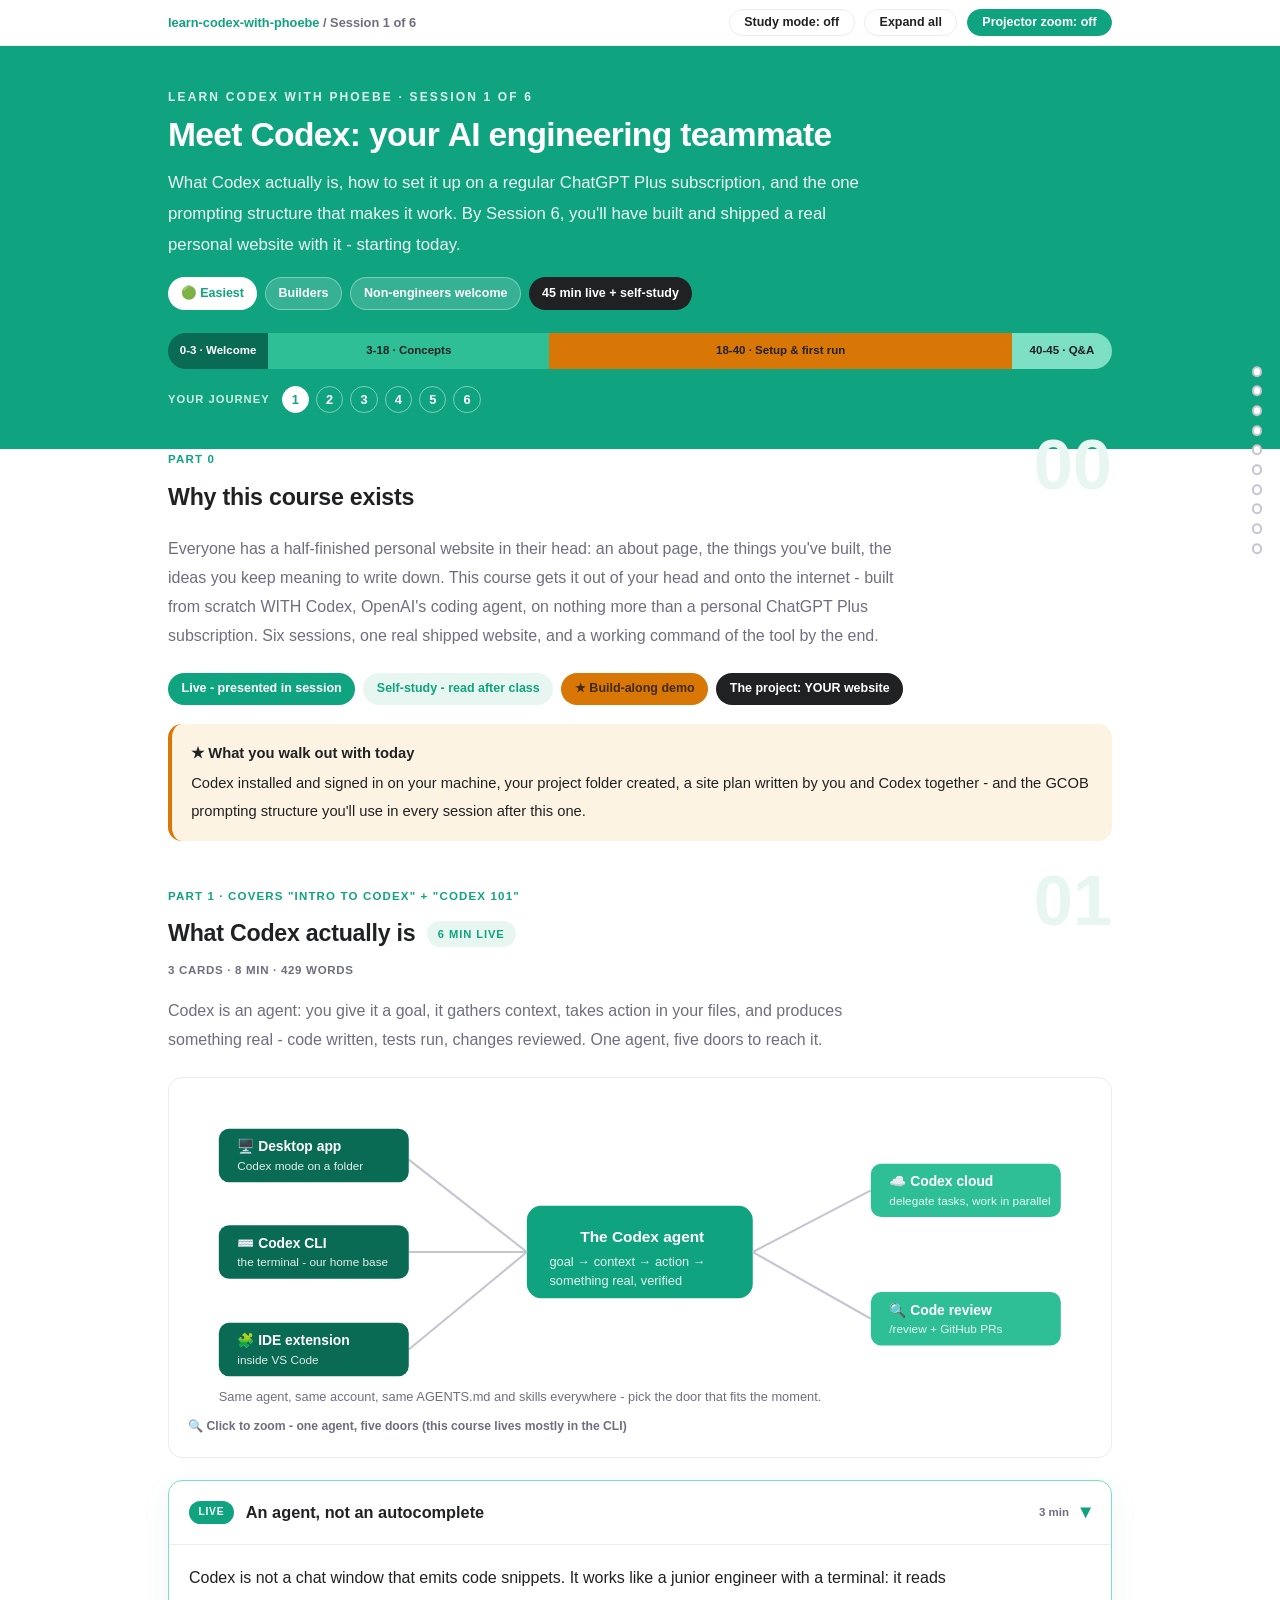
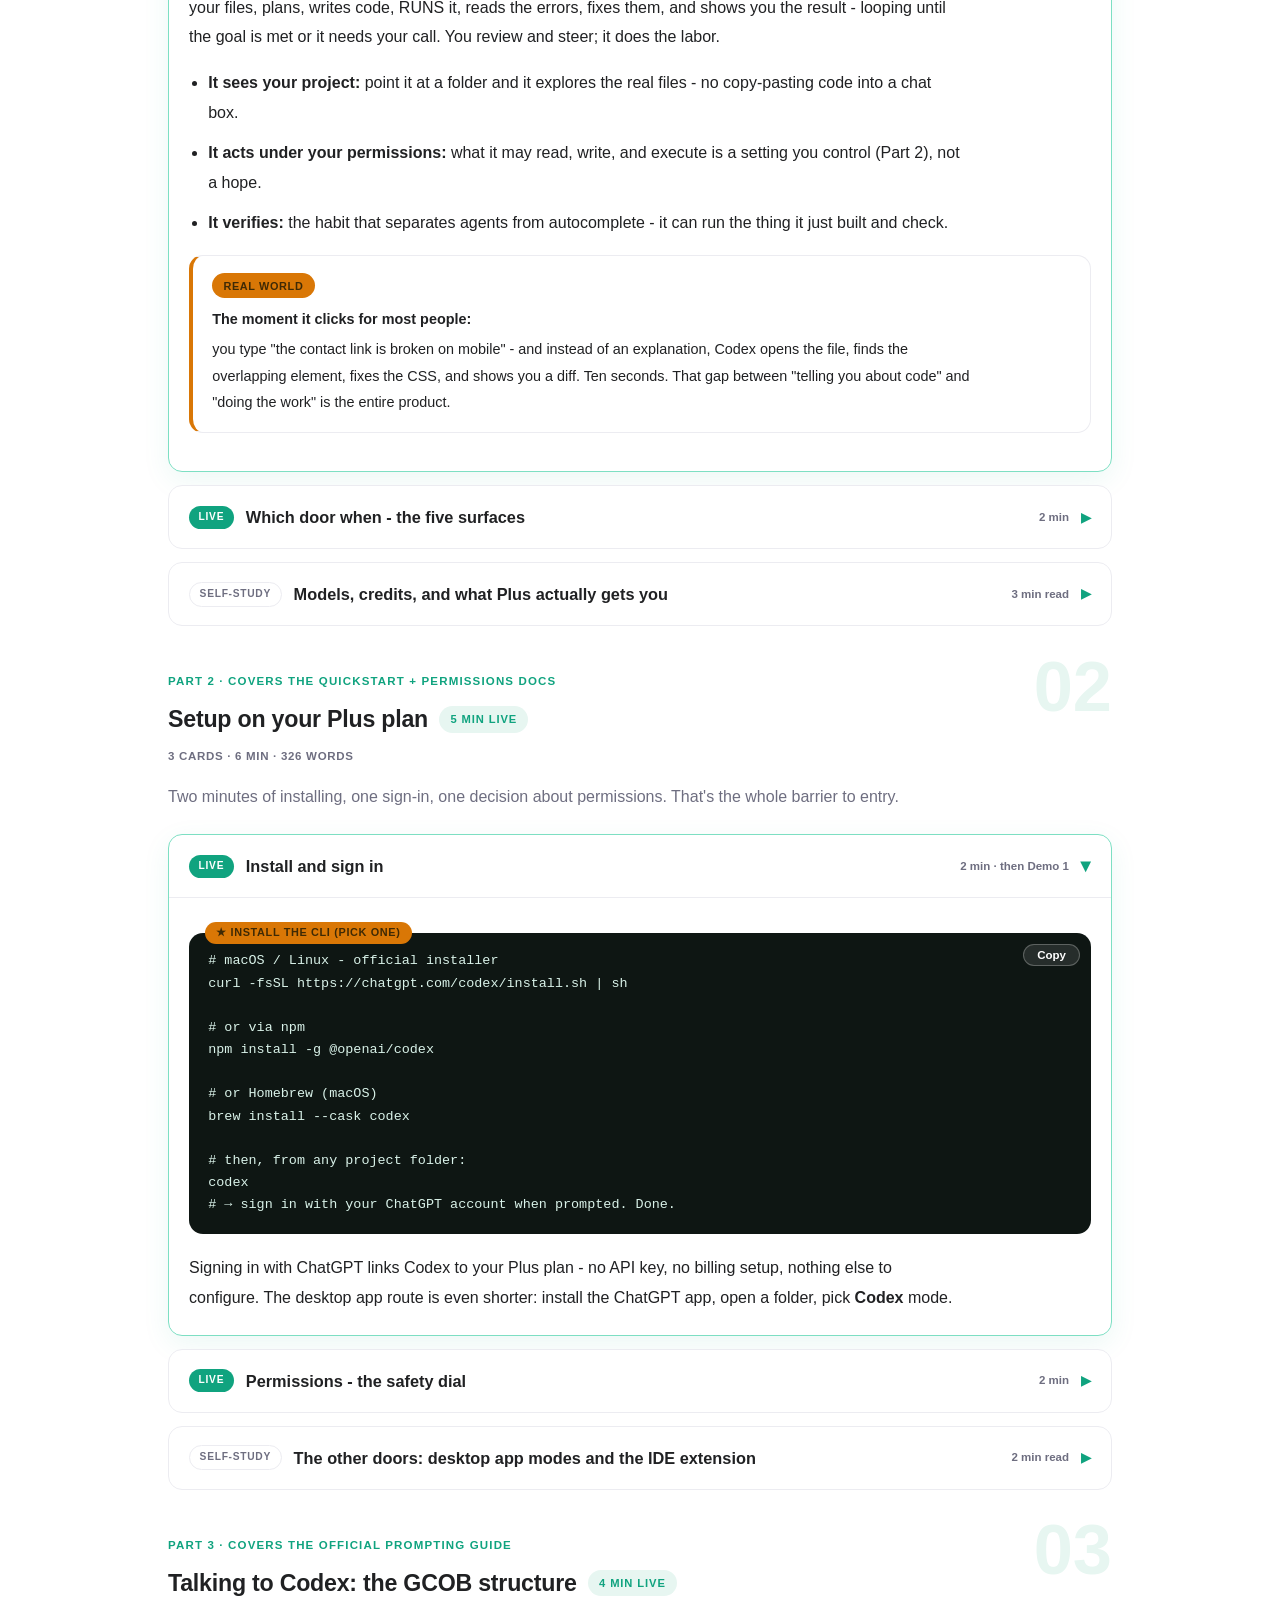
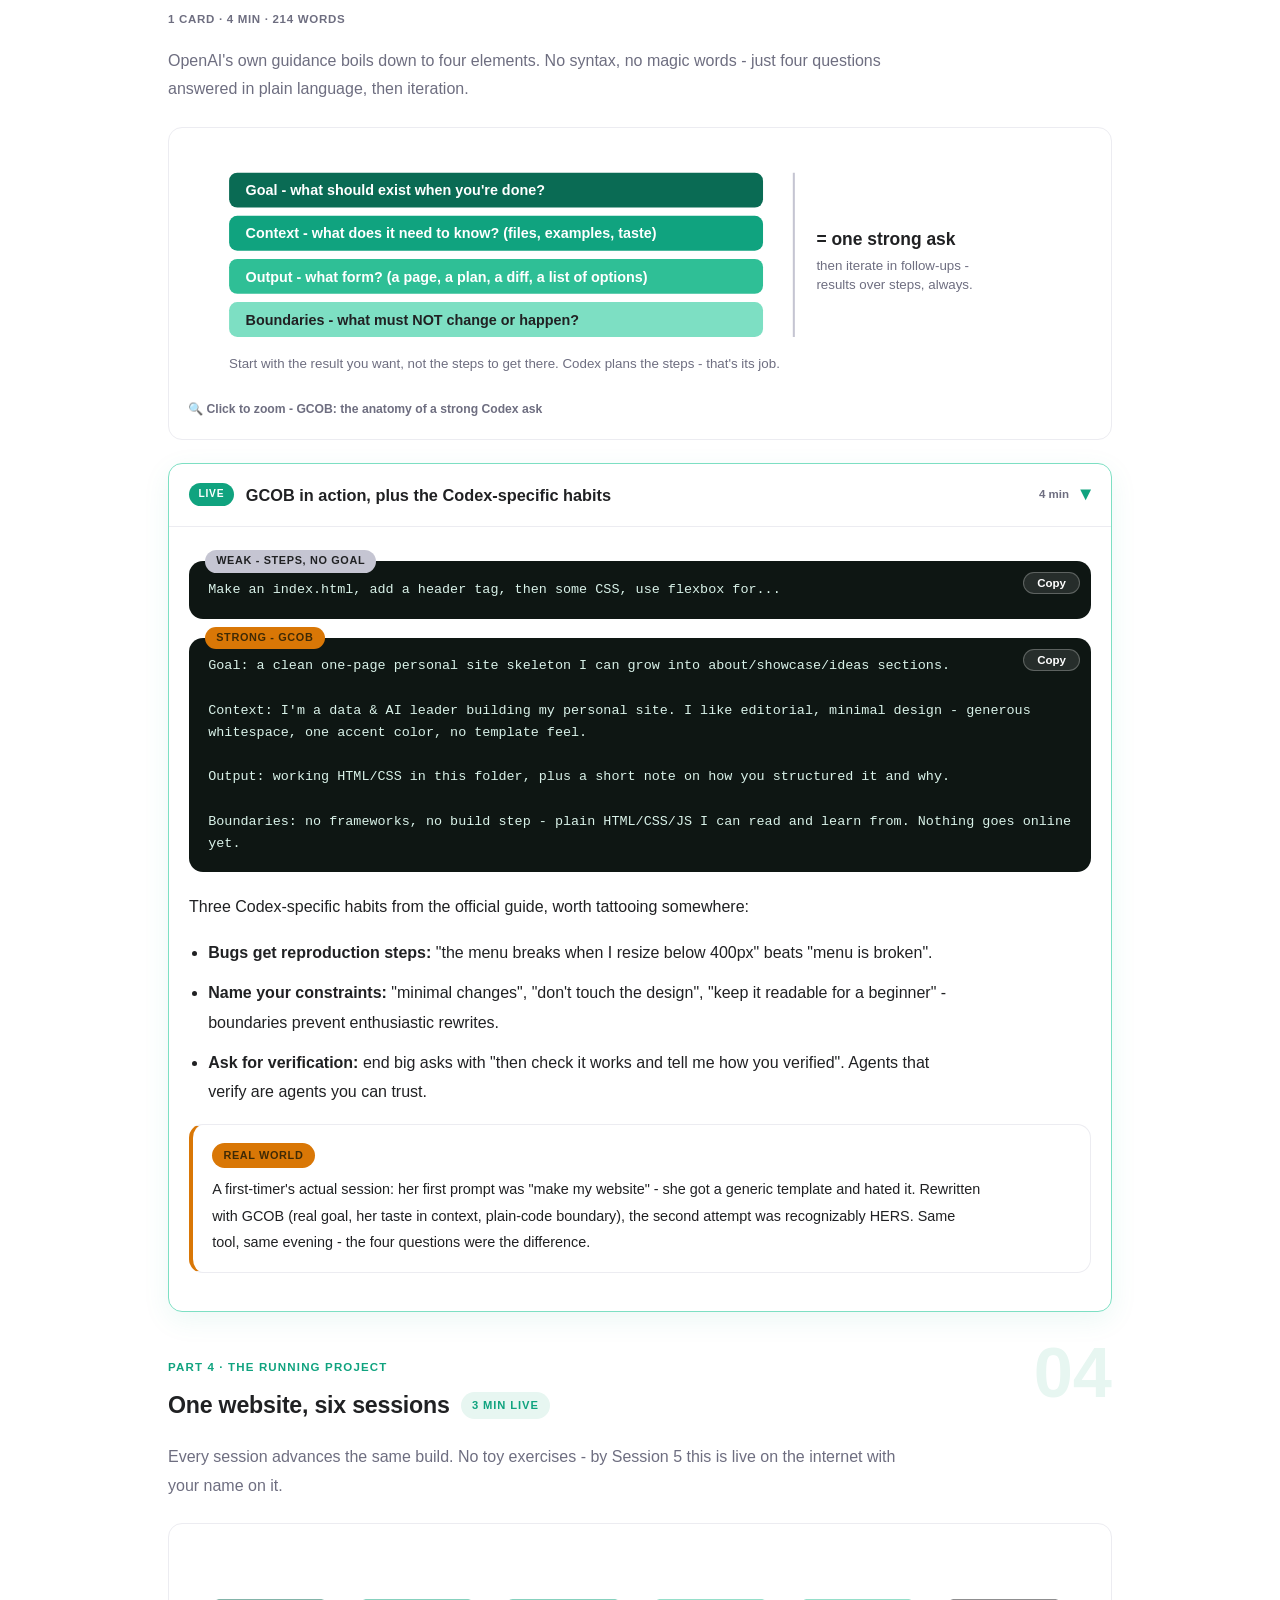
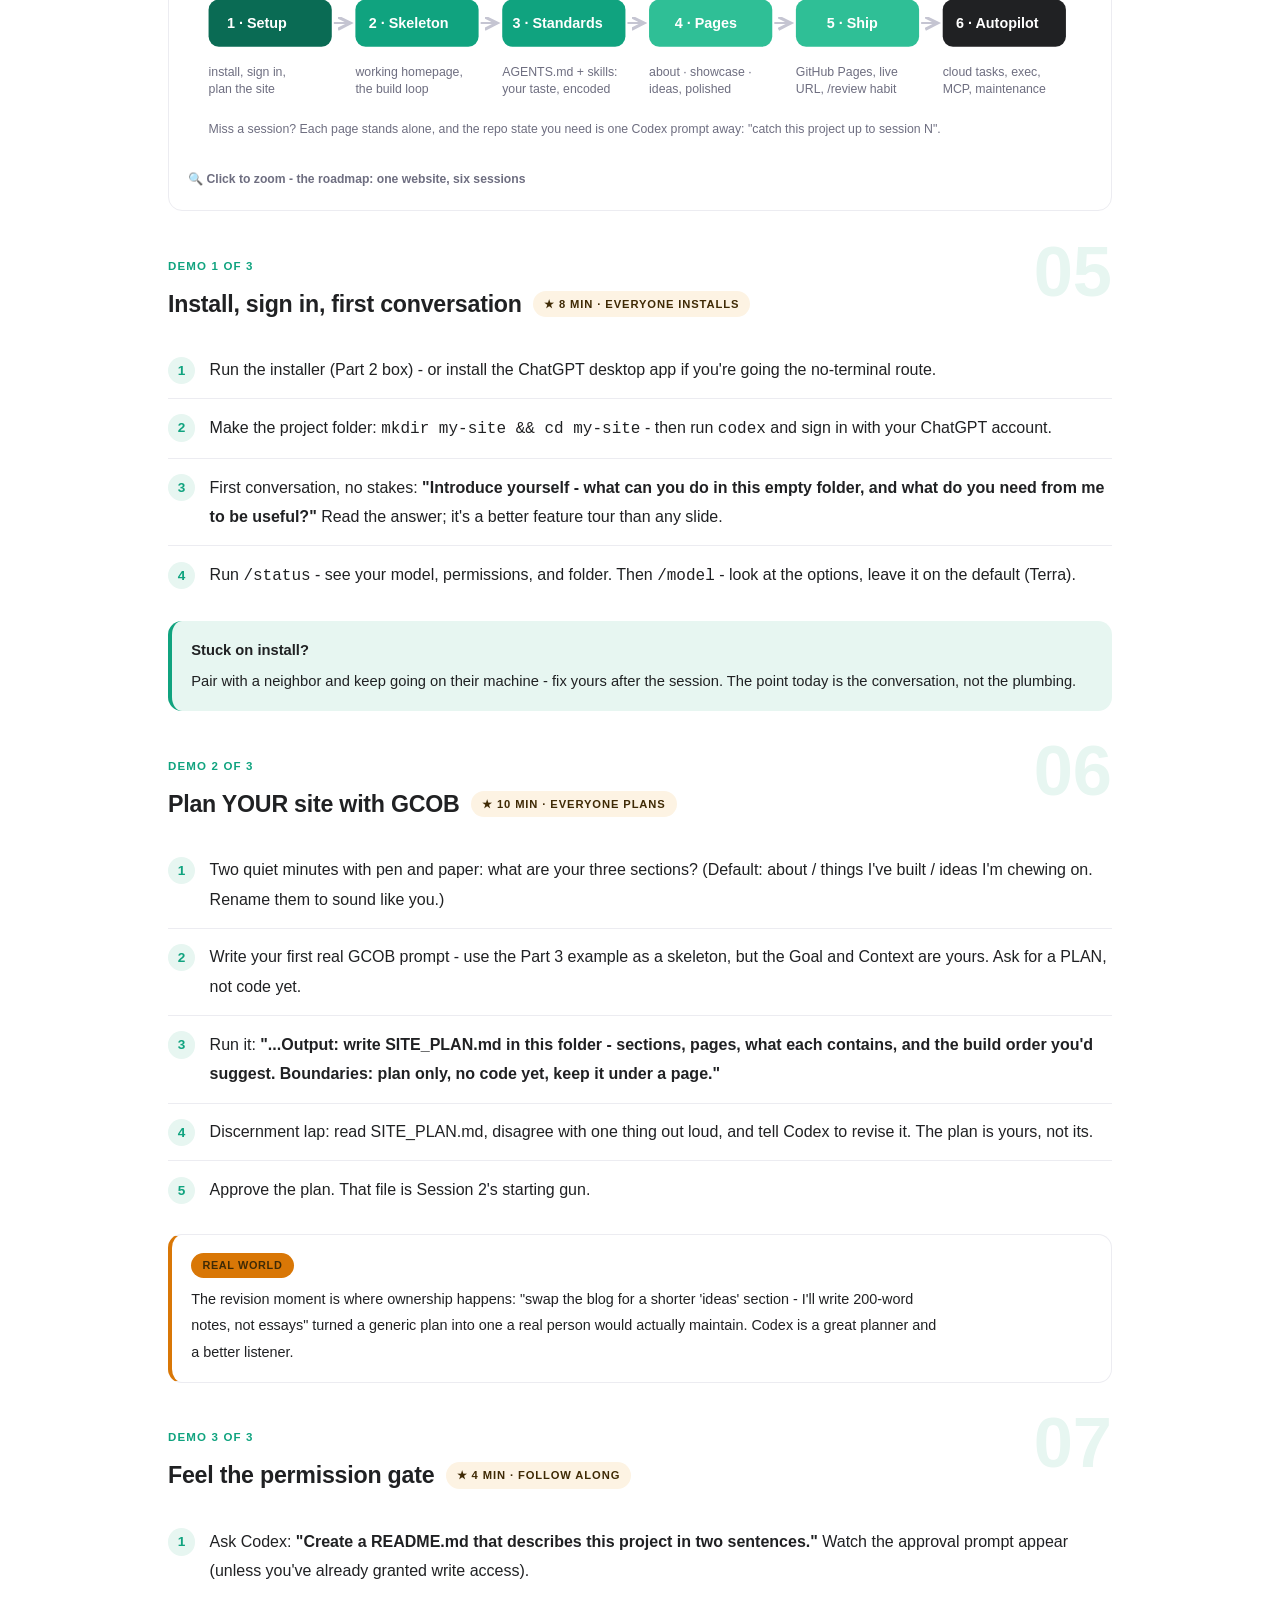
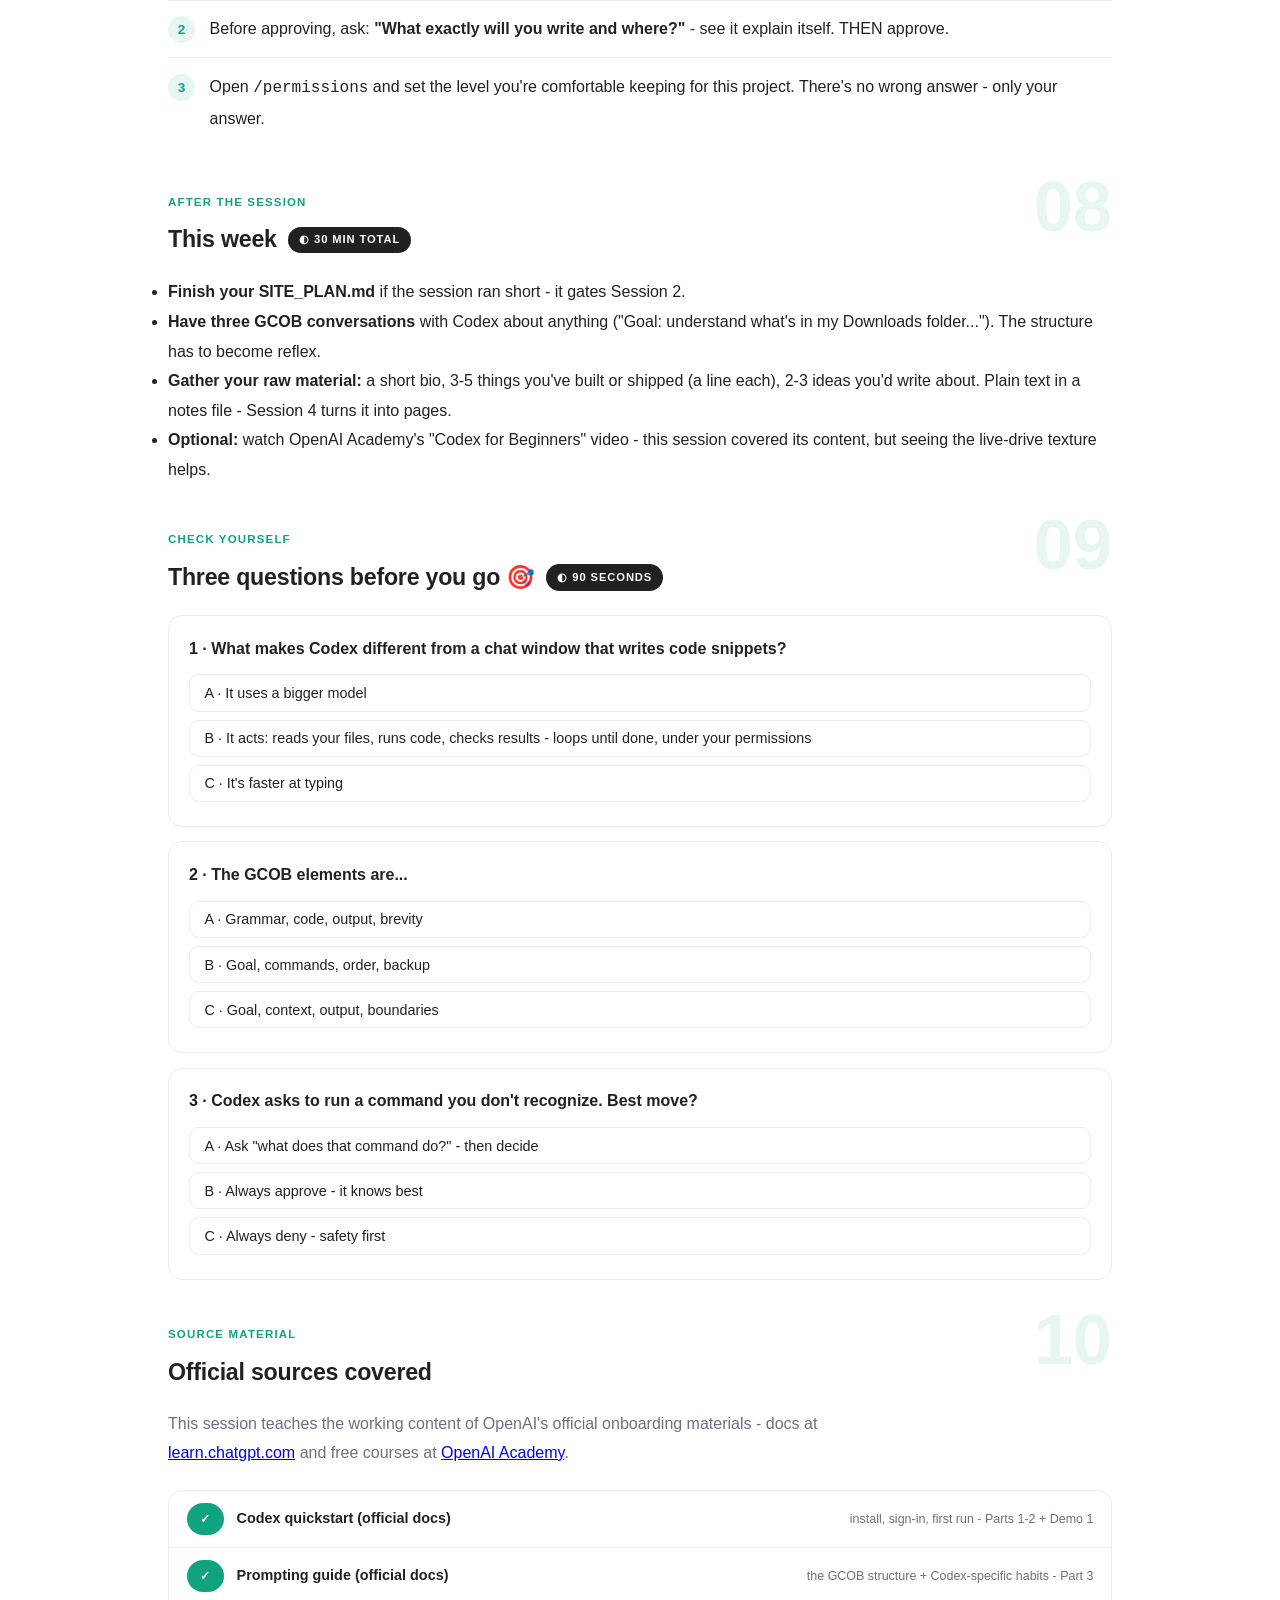
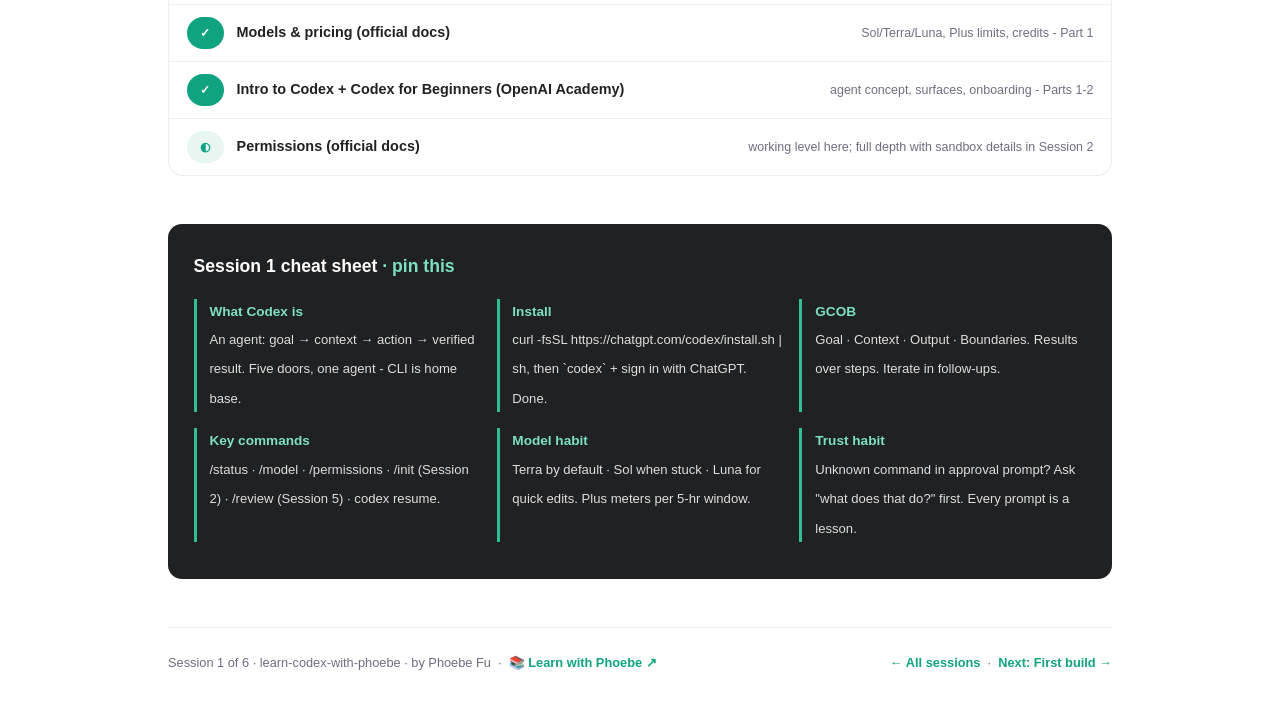
==== commit 4be4e895: "Fix agenda band contrast, which was unreadable estate-wide The .agenda block hardcodes color:#fff on" ====
--- a/courses/01-meet-codex.html
+++ b/courses/01-meet-codex.html
@@ -19,7 +19,7 @@
 <meta name="twitter:image" content="https://phoebefu6.github.io/learn-codex-with-phoebe/assets/og-cover.png">
 <!-- social:end -->
 <title>Session 1 · Meet Codex: your AI engineering teammate - learn codex with phoebe</title>
-<link rel="stylesheet" href="../assets/style.css?v=17">
+<link rel="stylesheet" href="../assets/style.css?v=18">
 </head>
 <body>
 
--- a/assets/style.css
+++ b/assets/style.css
@@ -87,9 +87,9 @@
 }
 .agenda span { padding: .45rem .3rem; white-space: nowrap; overflow: hidden; text-overflow: ellipsis; }
 .agenda .a1 { background: var(--indigo-deep); }
-.agenda .a2 { background: var(--indigo-mid); }
-.agenda .a3 { background: var(--amber); color: var(--amber-ink); }
-.agenda .a4 { background: var(--indigo-soft); }
+.agenda .a2 { background: var(--indigo-mid); color: var(--ink); }
+.agenda .a3 { background: var(--amber); color: var(--ink); }
+.agenda .a4 { background: var(--indigo-soft); color: var(--ink); }
 
 /* ---------- toolbar ---------- */
 .toolbar {
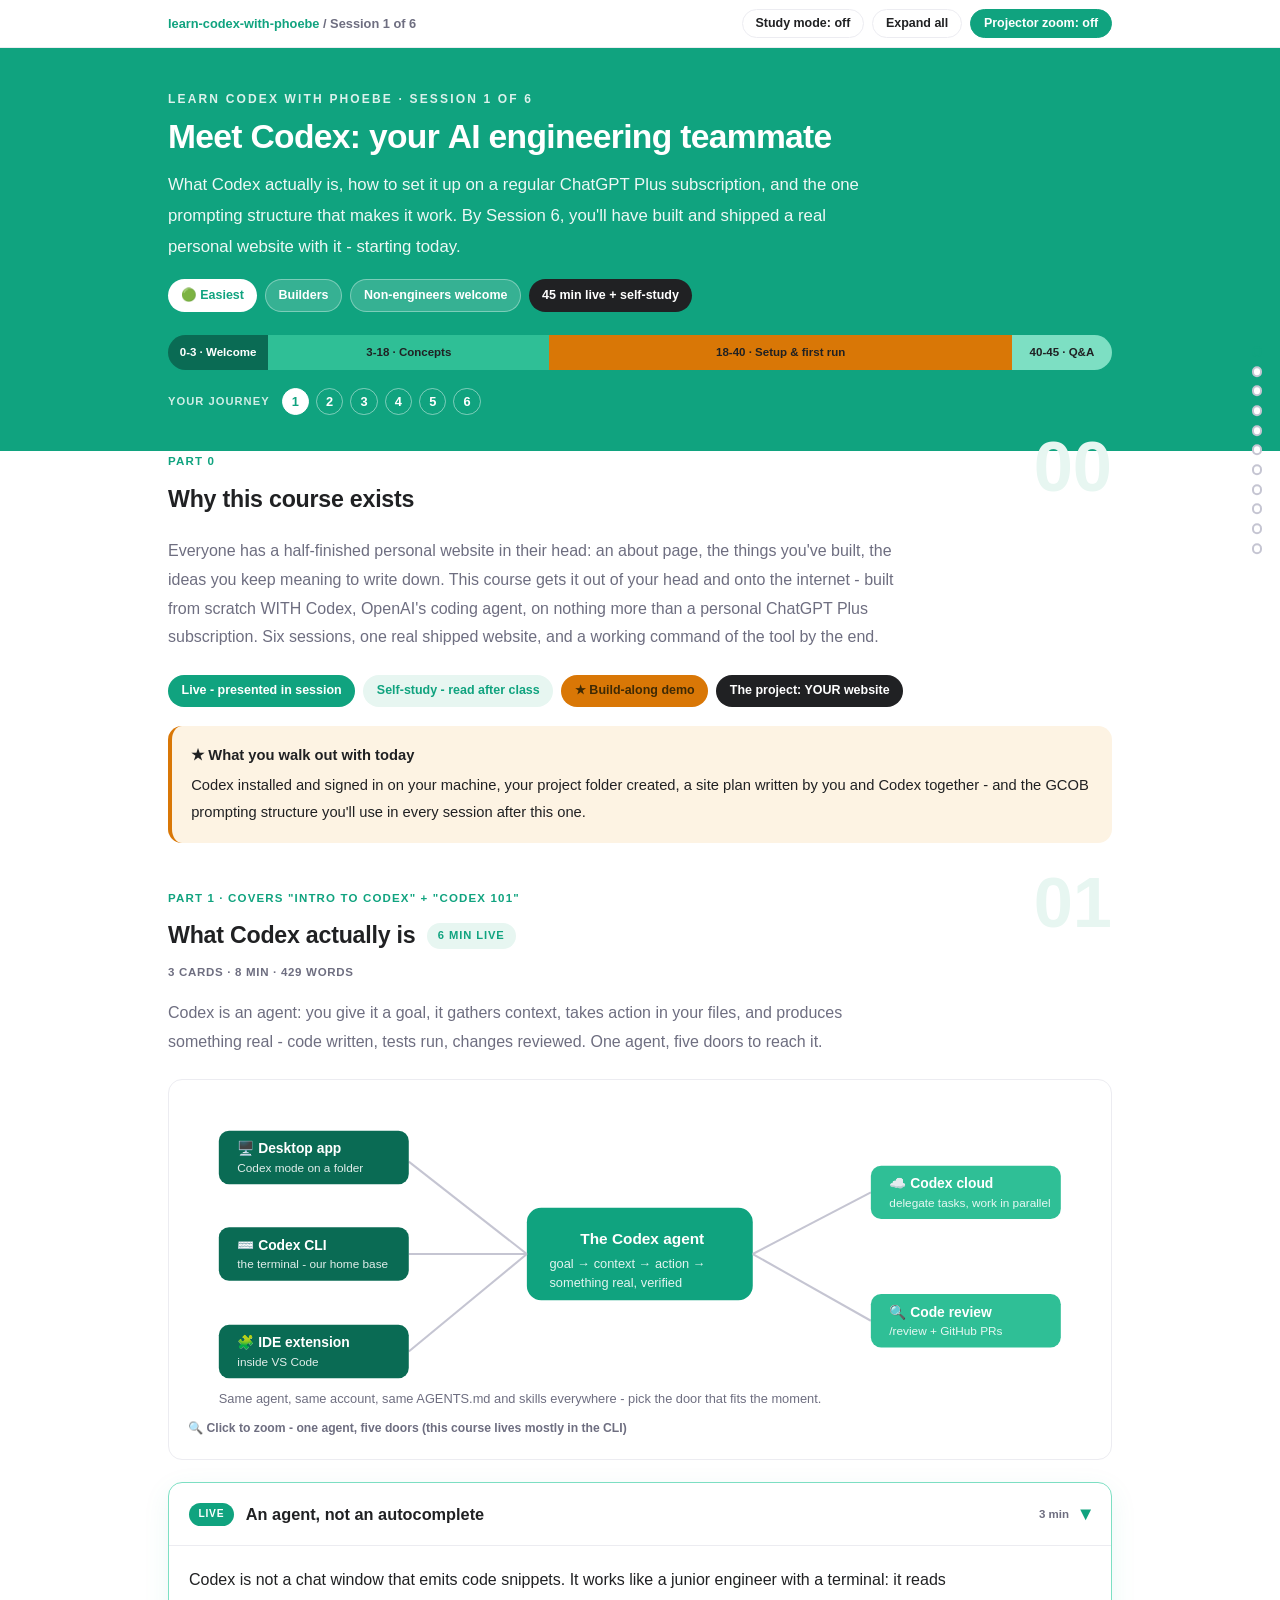
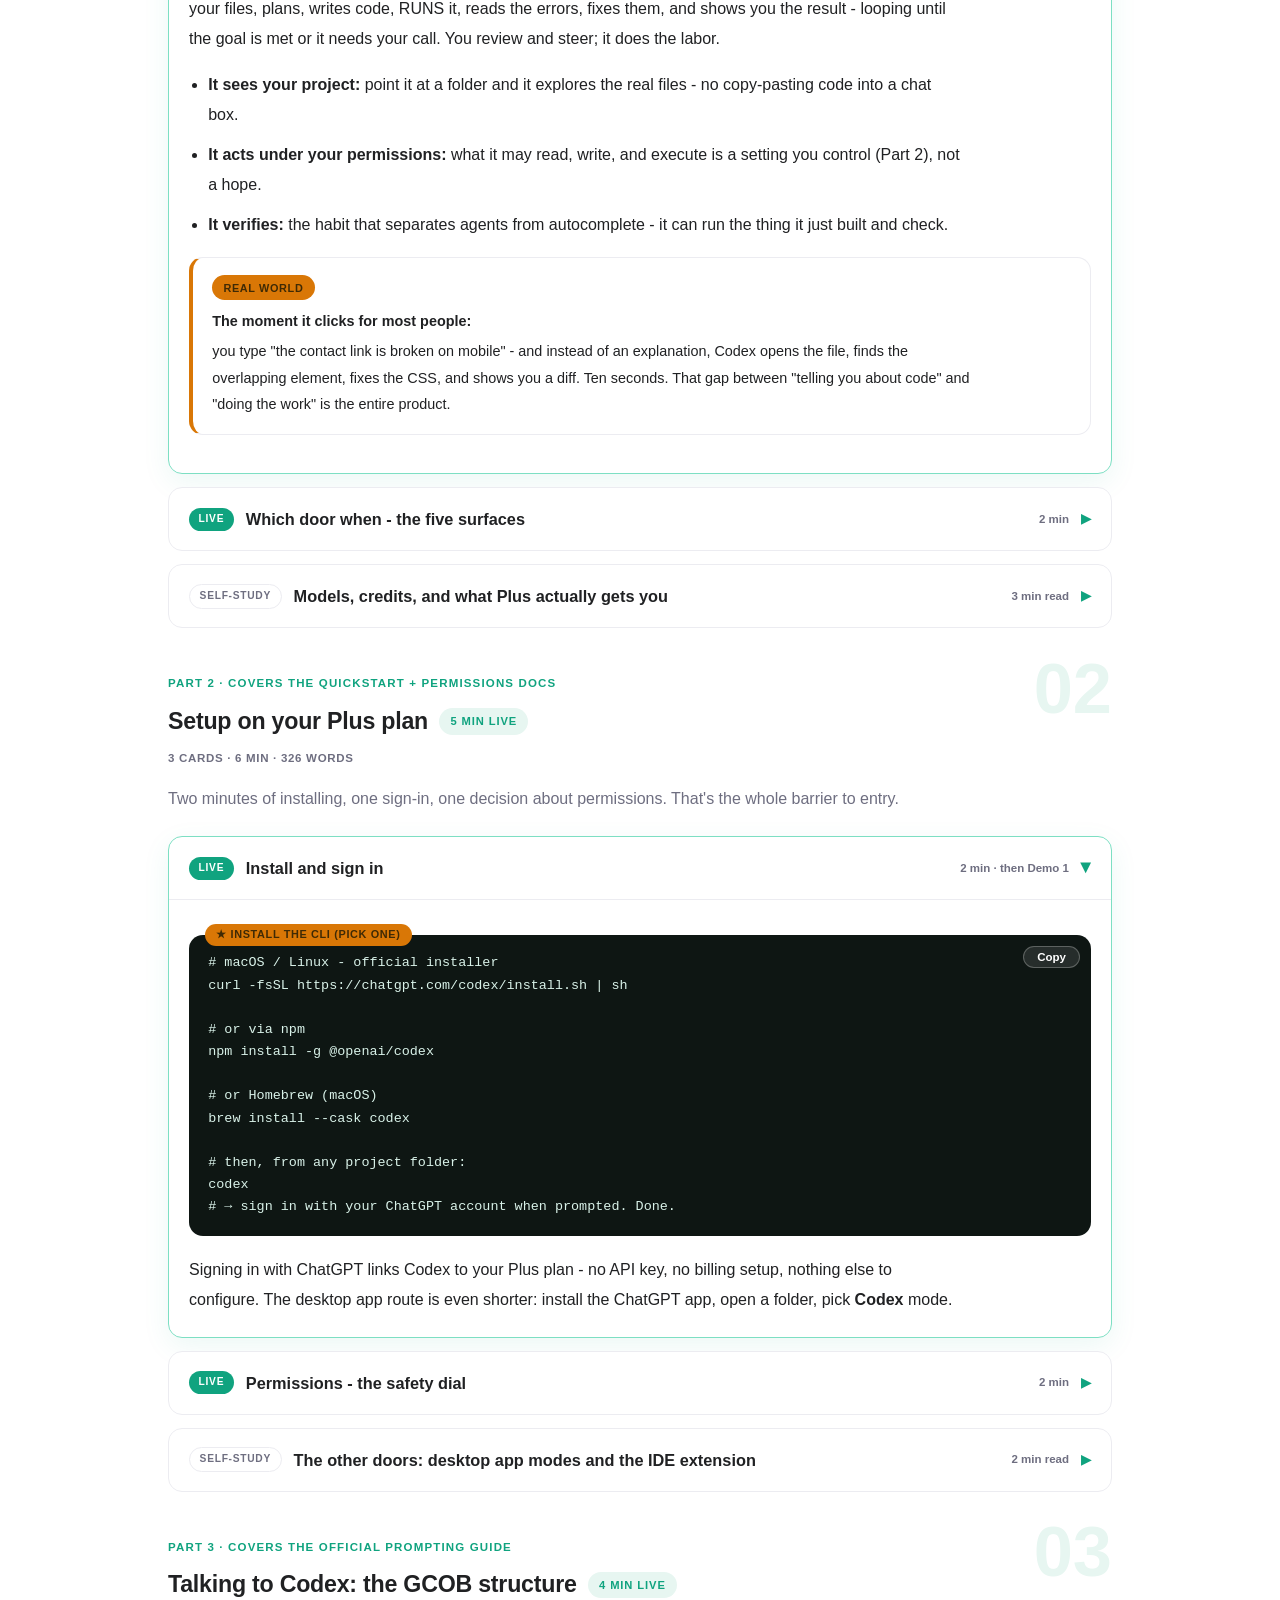
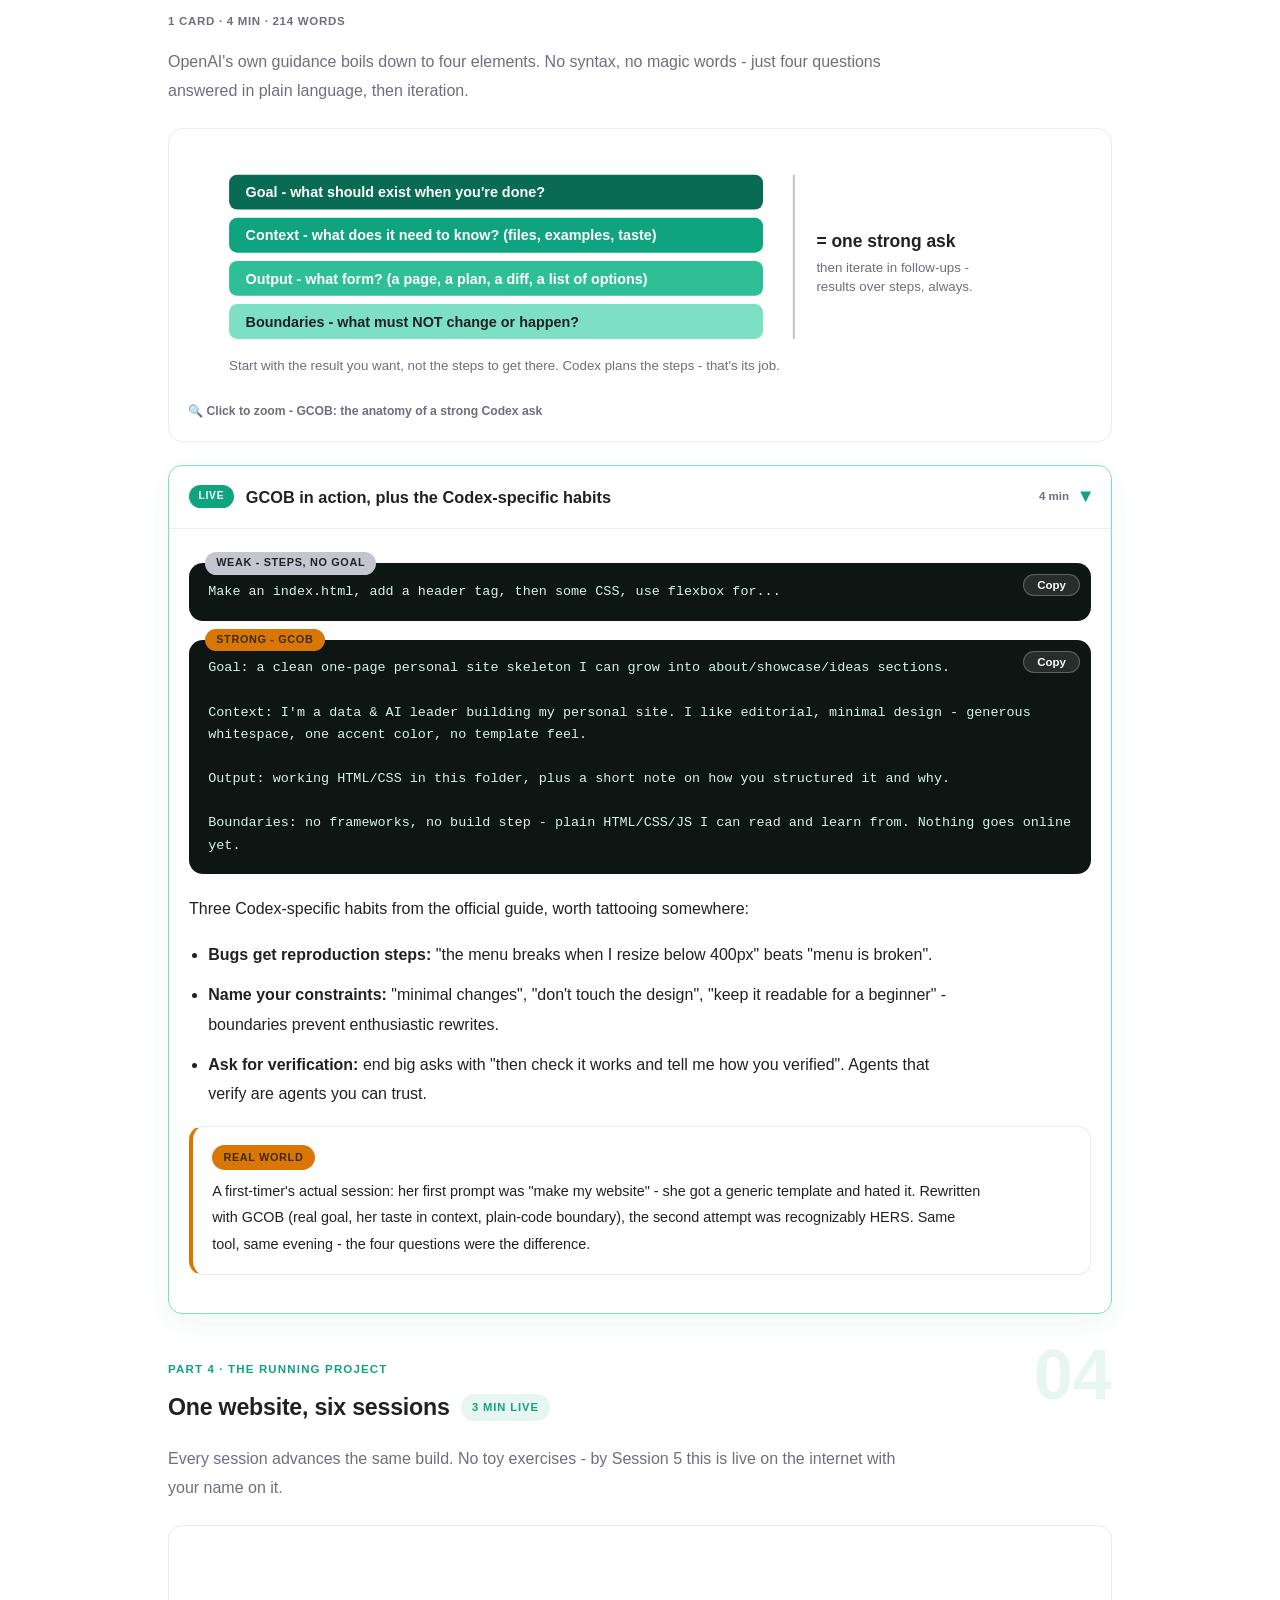
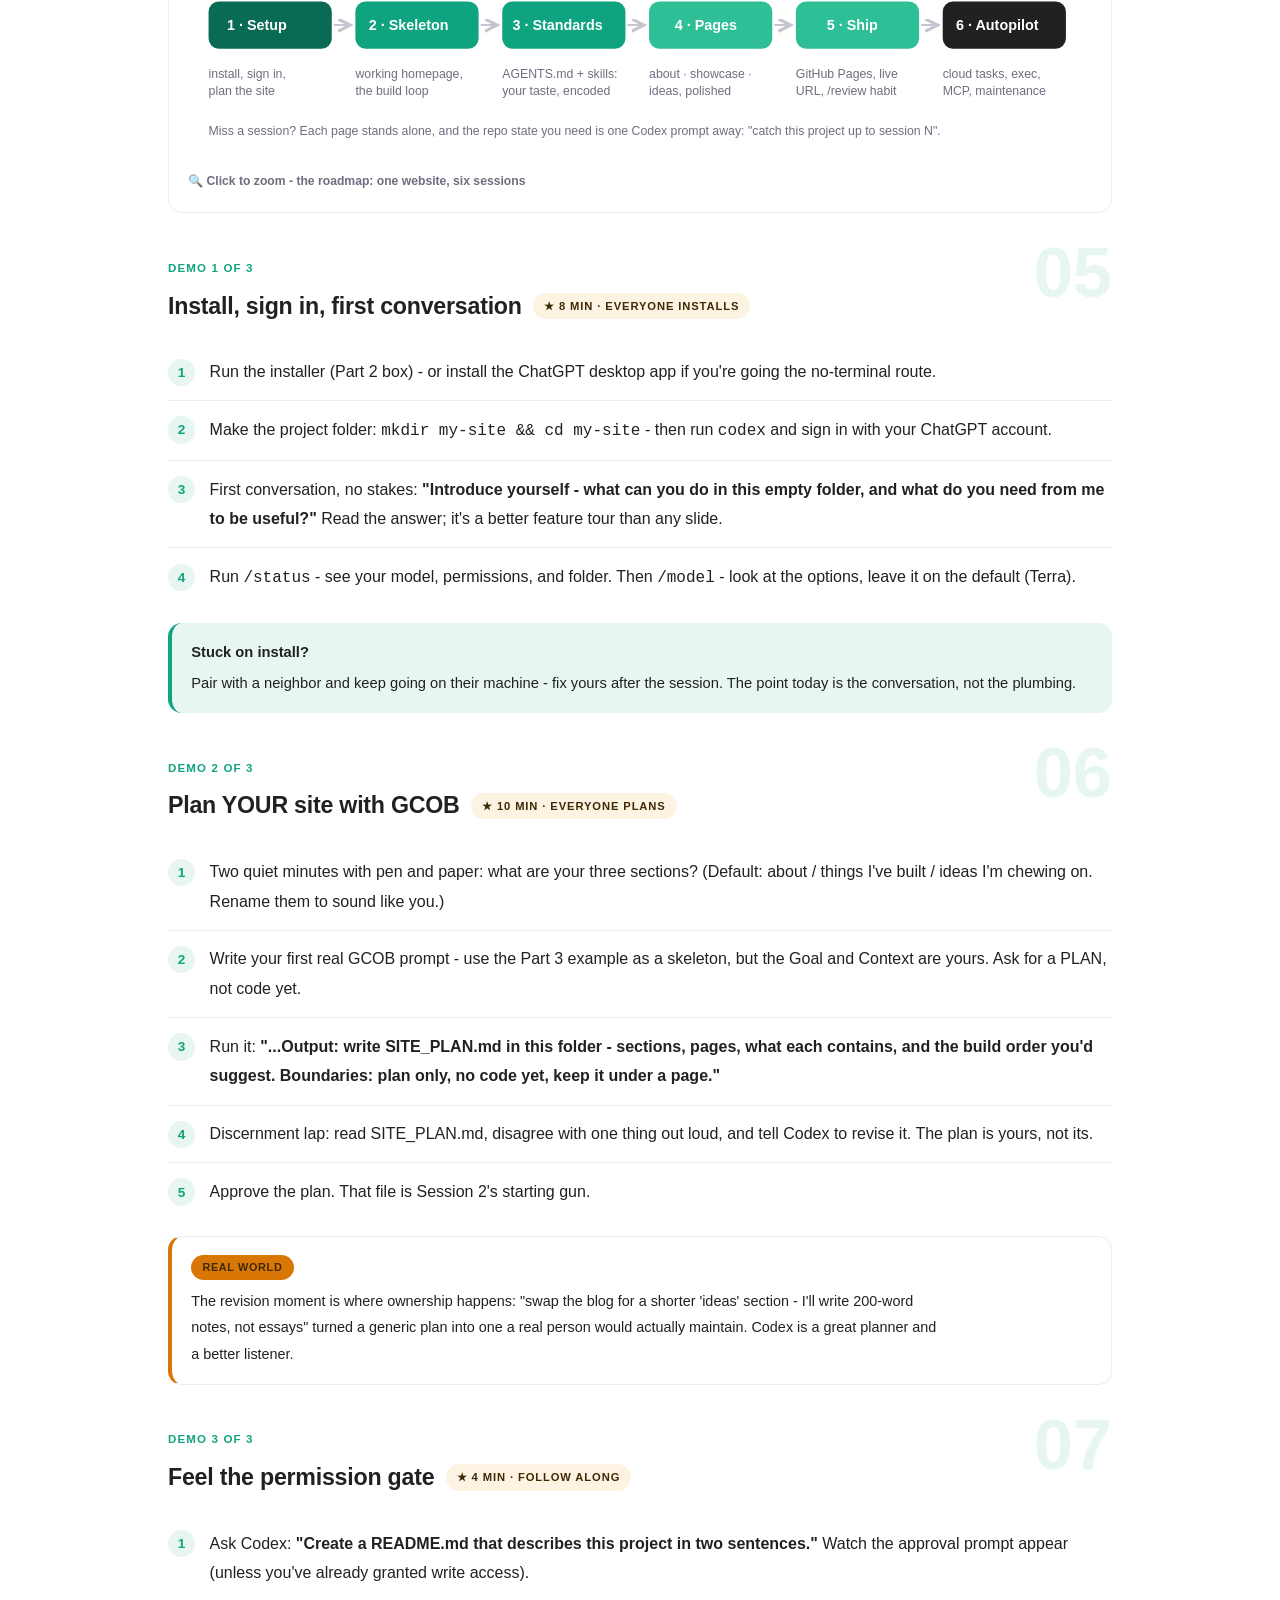
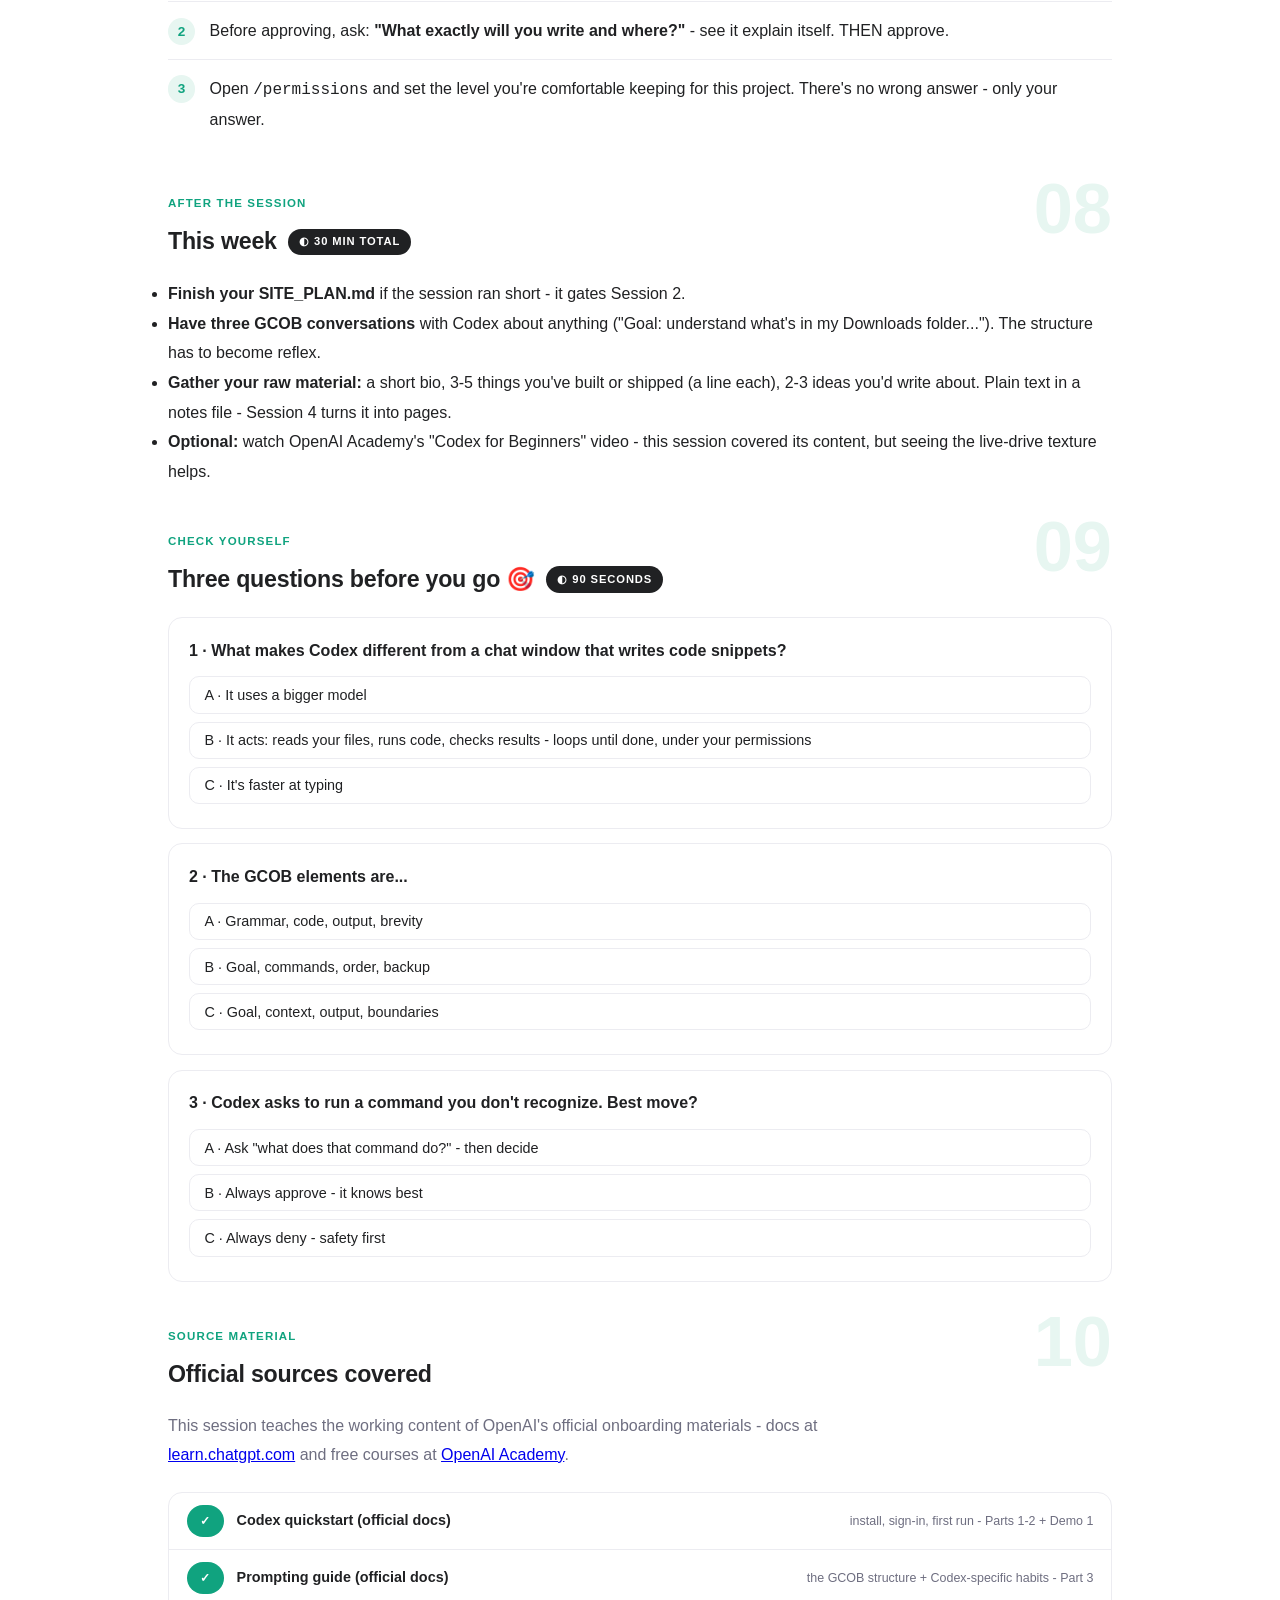
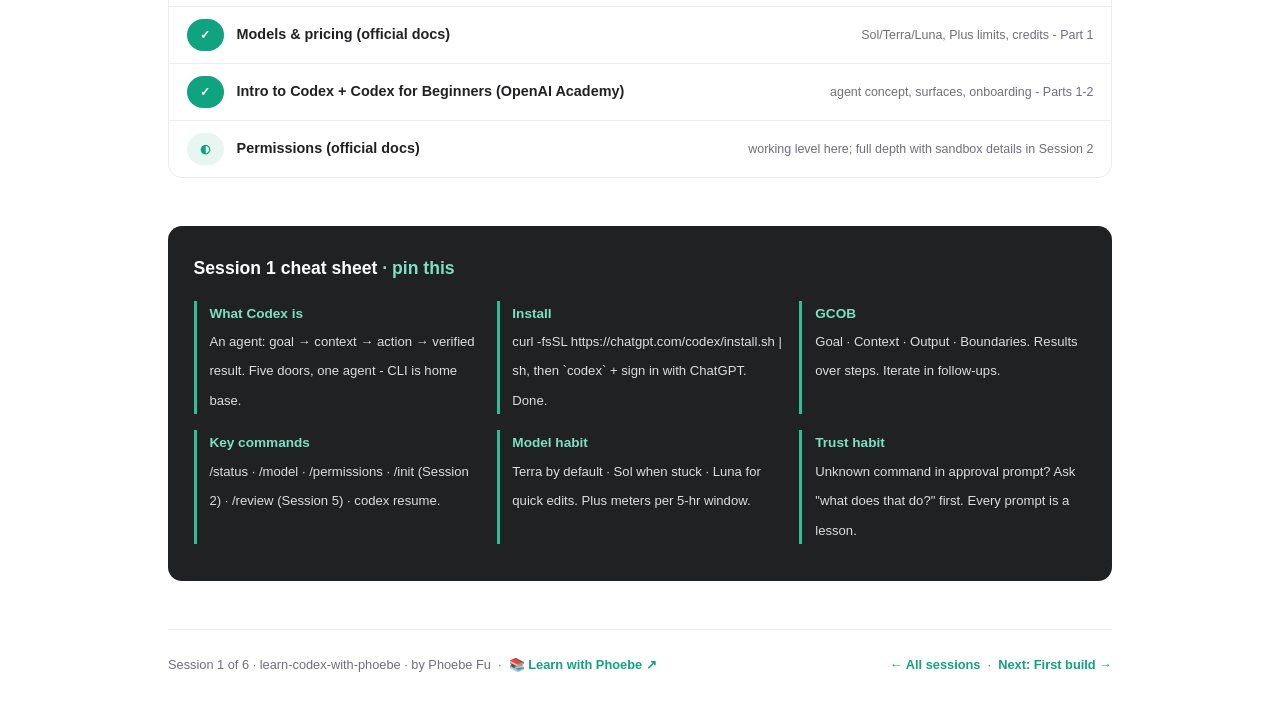
==== commit 6c8d9b95: "Layout: code boxes stack under step text; toolbar is one row Shared-template defect, live estate-wid" ====
--- a/courses/01-meet-codex.html
+++ b/courses/01-meet-codex.html
@@ -19,7 +19,7 @@
 <meta name="twitter:image" content="https://phoebefu6.github.io/learn-codex-with-phoebe/assets/og-cover.png">
 <!-- social:end -->
 <title>Session 1 · Meet Codex: your AI engineering teammate - learn codex with phoebe</title>
-<link rel="stylesheet" href="../assets/style.css?v=18">
+<link rel="stylesheet" href="../assets/style.css?v=20">
 </head>
 <body>
 
--- a/assets/style.css
+++ b/assets/style.css
@@ -101,8 +101,9 @@
   border-bottom: 1px solid var(--hairline);
   padding: .55rem 0;
 }
-.toolbar .wrap { display: flex; align-items: center; gap: .6rem; }
-.toolbar .crumb { font-size: .8rem; color: var(--muted); font-weight: 600; margin-right: auto; }
+.toolbar .wrap { display: flex; align-items: center; gap: .5rem; flex-wrap: nowrap; }
+.toolbar .crumb { font-size: .8rem; color: var(--muted); font-weight: 600; margin-right: auto; min-width: 0; white-space: nowrap; overflow: hidden; text-overflow: ellipsis; }
+.toolbar .btn { white-space: nowrap; flex: none; padding: .38rem .8rem; font-size: .78rem; line-height: 1.2; }
 .toolbar .crumb a { color: var(--indigo); text-decoration: none; }
 .btn {
   border: 1px solid var(--hairline);
@@ -302,11 +303,15 @@
 /* ---------- demo steps ---------- */
 .steps { counter-reset: step; margin: .6rem 0 1rem; }
 .step {
-  display: flex;
-  gap: .9rem;
+  display: grid;
+  grid-template-columns: max-content minmax(0, 1fr);
+  column-gap: .9rem;
+  row-gap: .2rem;
   padding: .85rem 0;
   border-bottom: .5px solid var(--hairline);
 }
+.step > * { grid-column: 2; min-width: 0; }
+.step > .prompt-box { margin: .8rem 0 .4rem; }
 .step:last-child { border-bottom: none; }
 .step::before {
   counter-increment: step;
@@ -727,7 +732,10 @@
   /* 44px tap targets */
   details.card summary { min-height: 44px; }
   .qopt { min-height: 44px; display: flex; align-items: center; padding: .7rem .9rem; }
-  .toolbar .btn, .pagefoot a { min-height: 44px; display: inline-flex; align-items: center; }
+  .toolbar .btn, .pagefoot a { min-height: 44px; display: inline-flex; align-items: center; justify-content: center; }
+  .toolbar .crumb, .toolbar #zoom-toggle { display: none; }
+  .toolbar .btn { flex: 1 1 0; padding: .3rem .4rem; font-size: .72rem; }
+  table.clean { display: block; overflow-x: auto; -webkit-overflow-scrolling: touch; }
 }
 
 @media (max-width: 640px) {
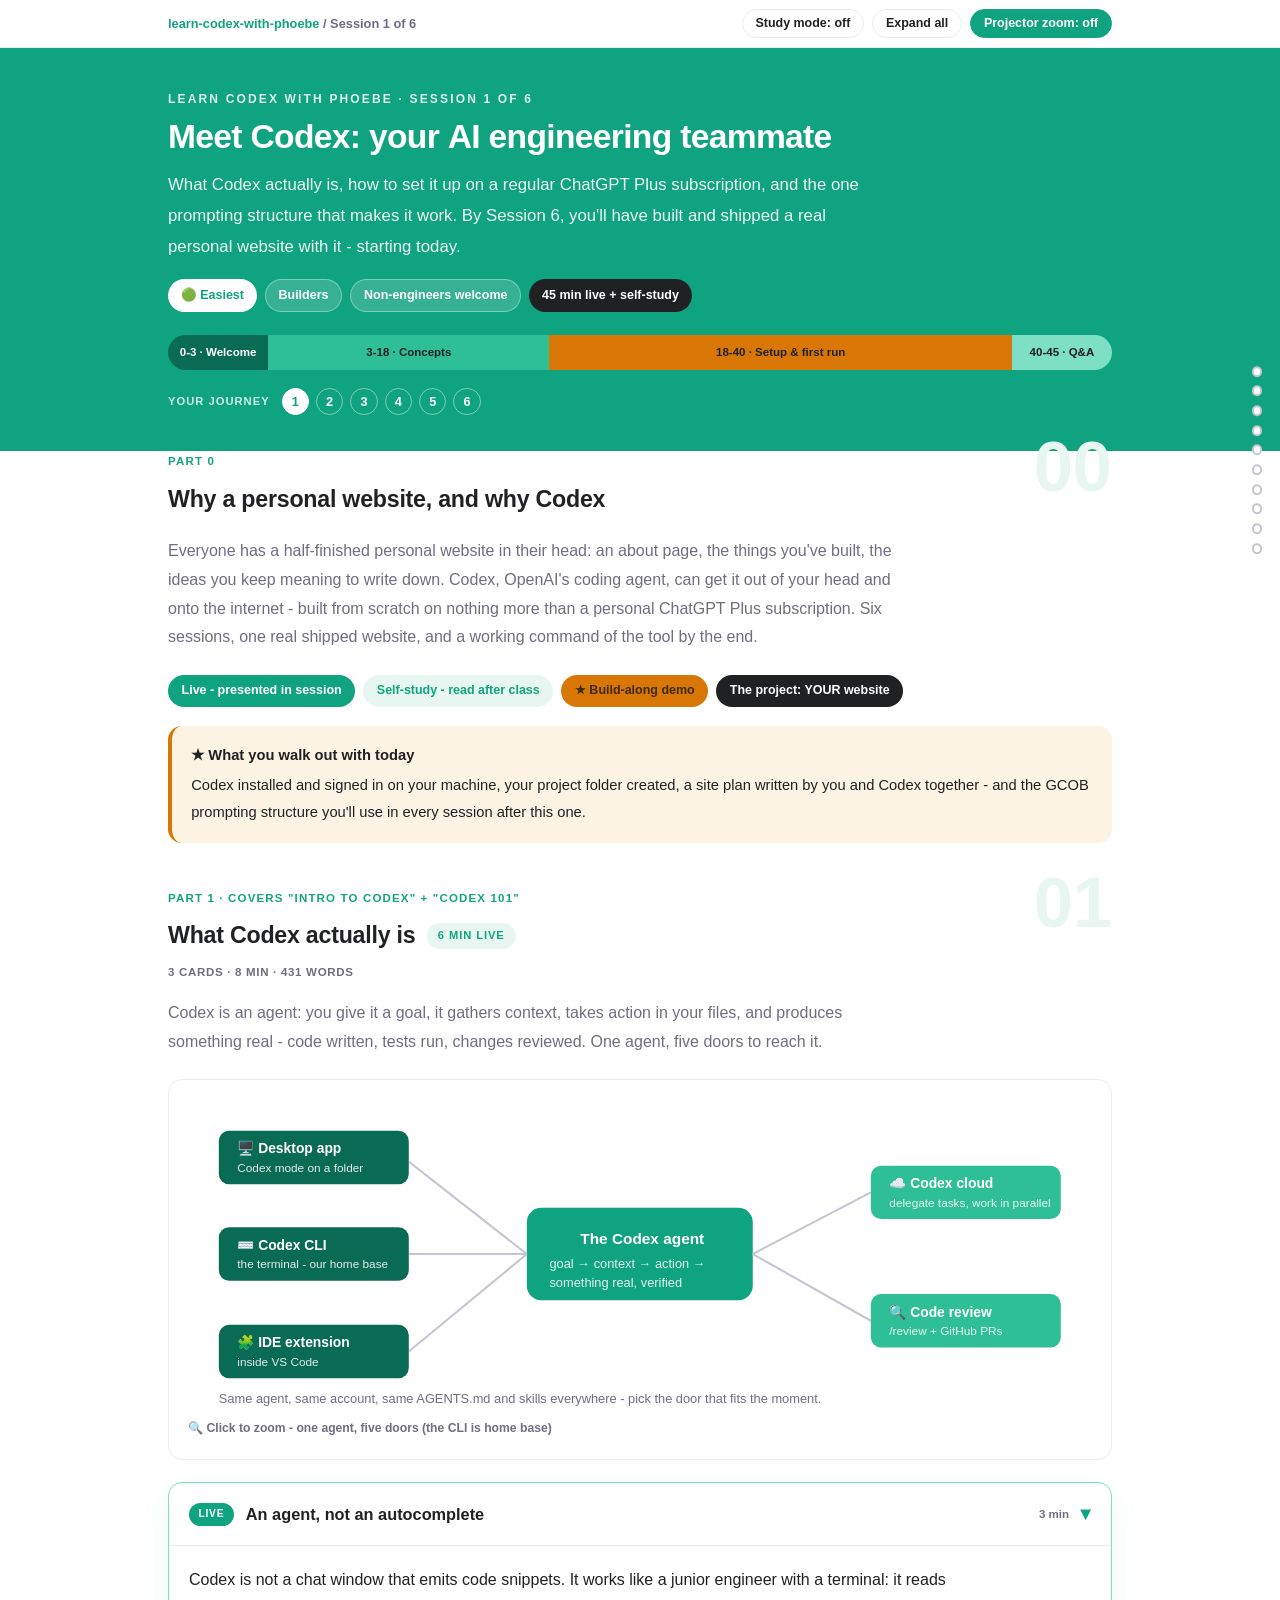
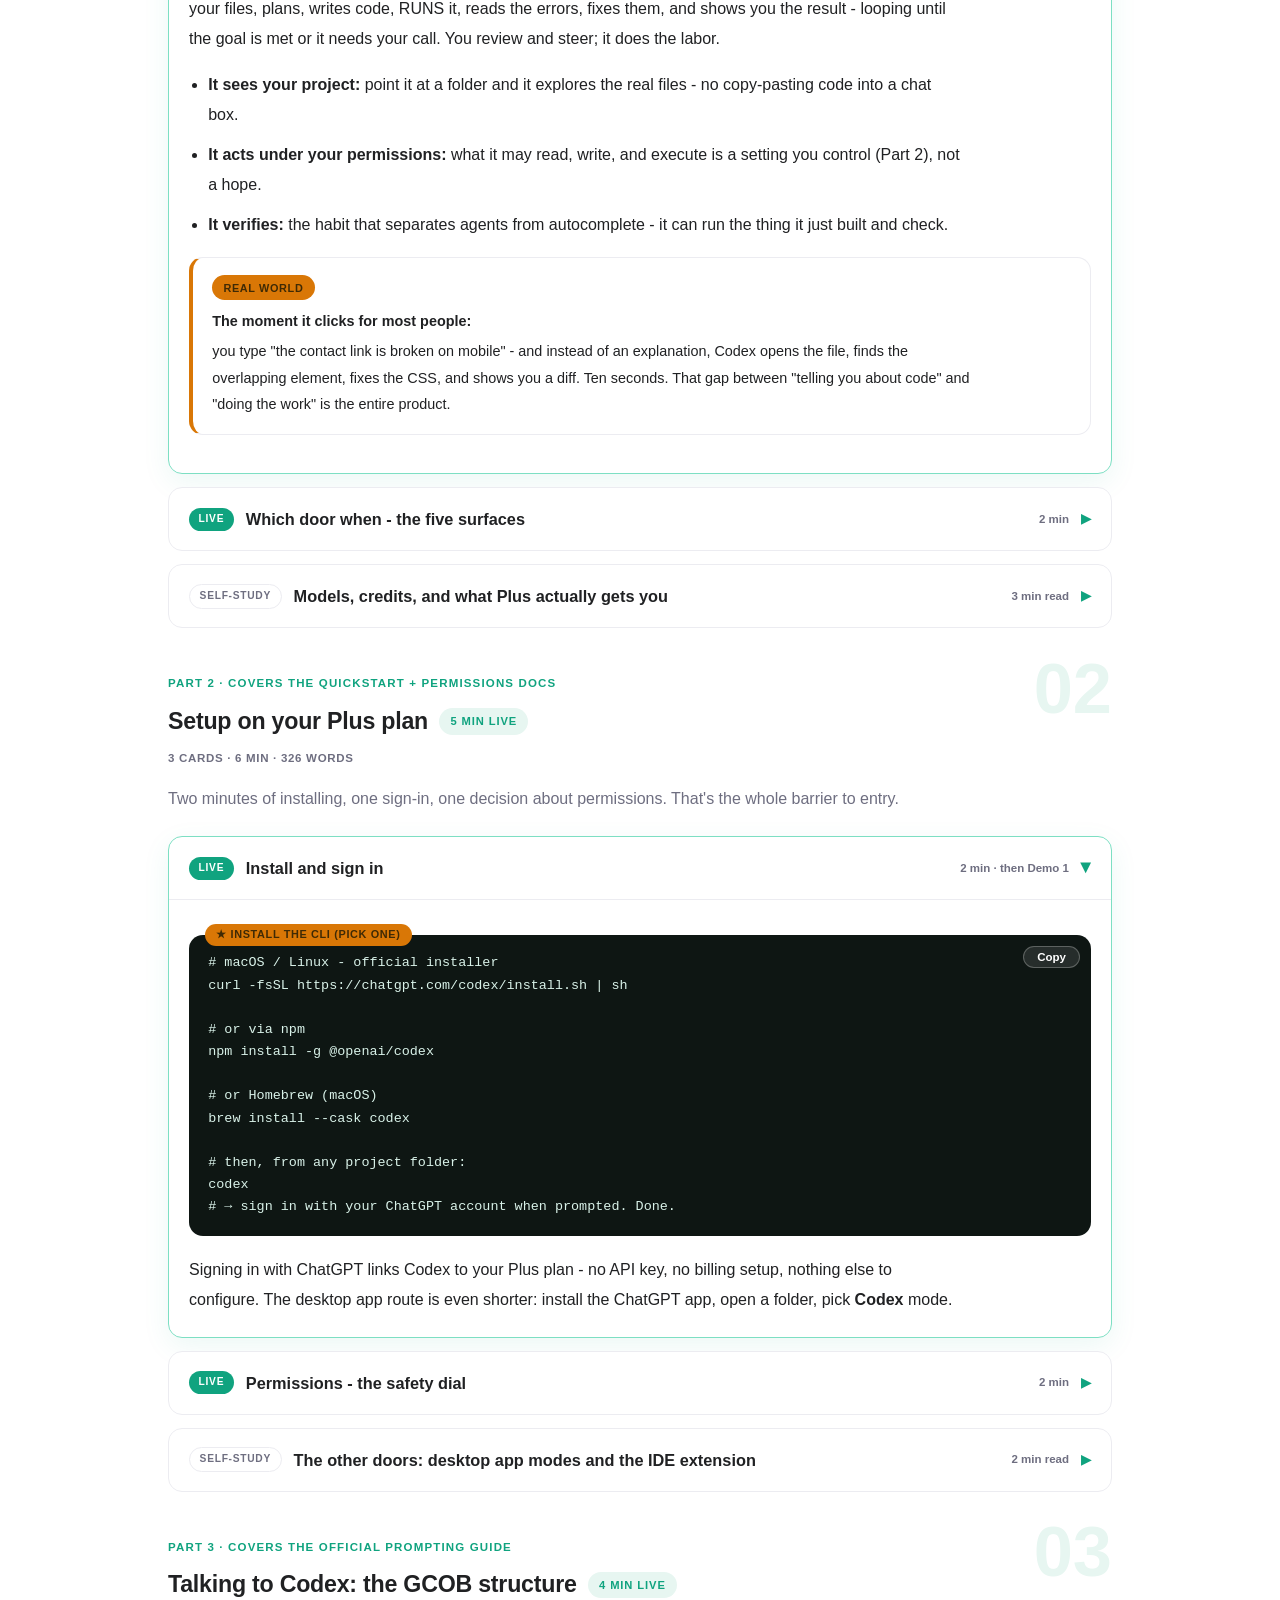
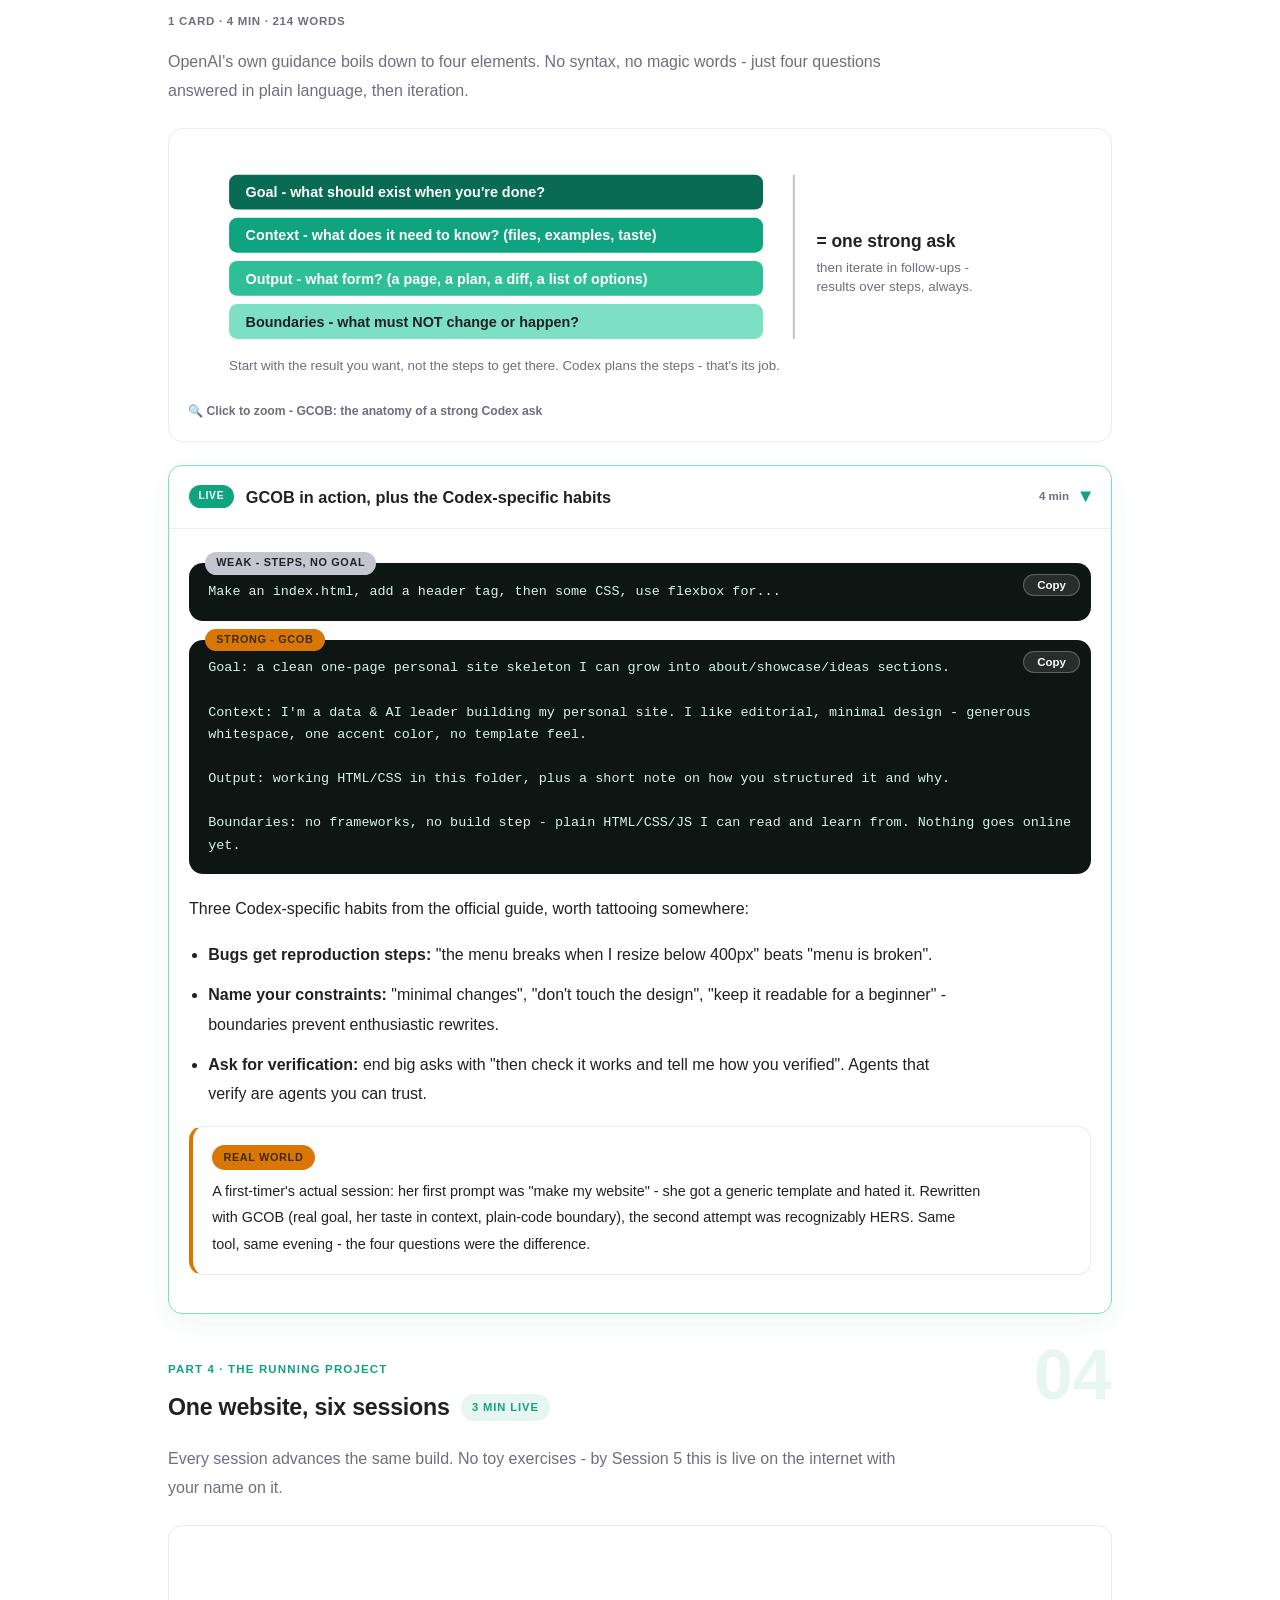
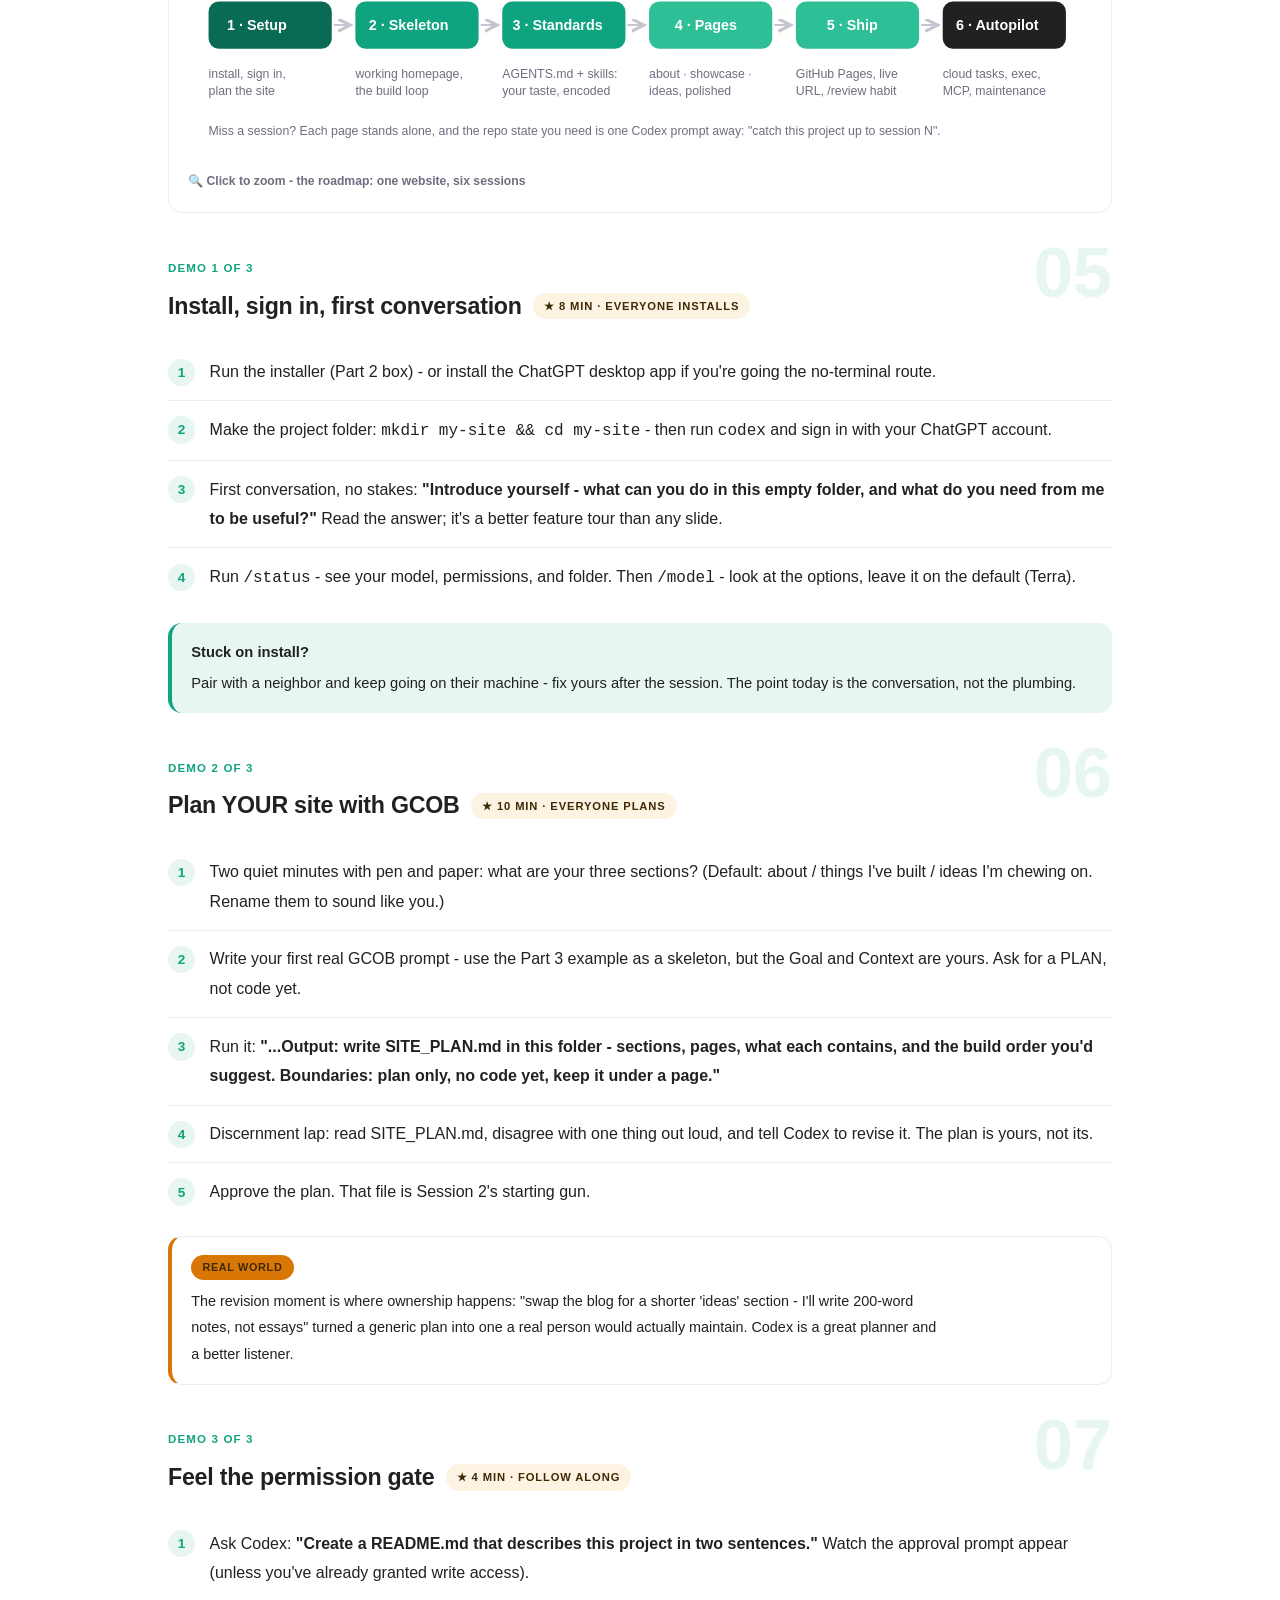
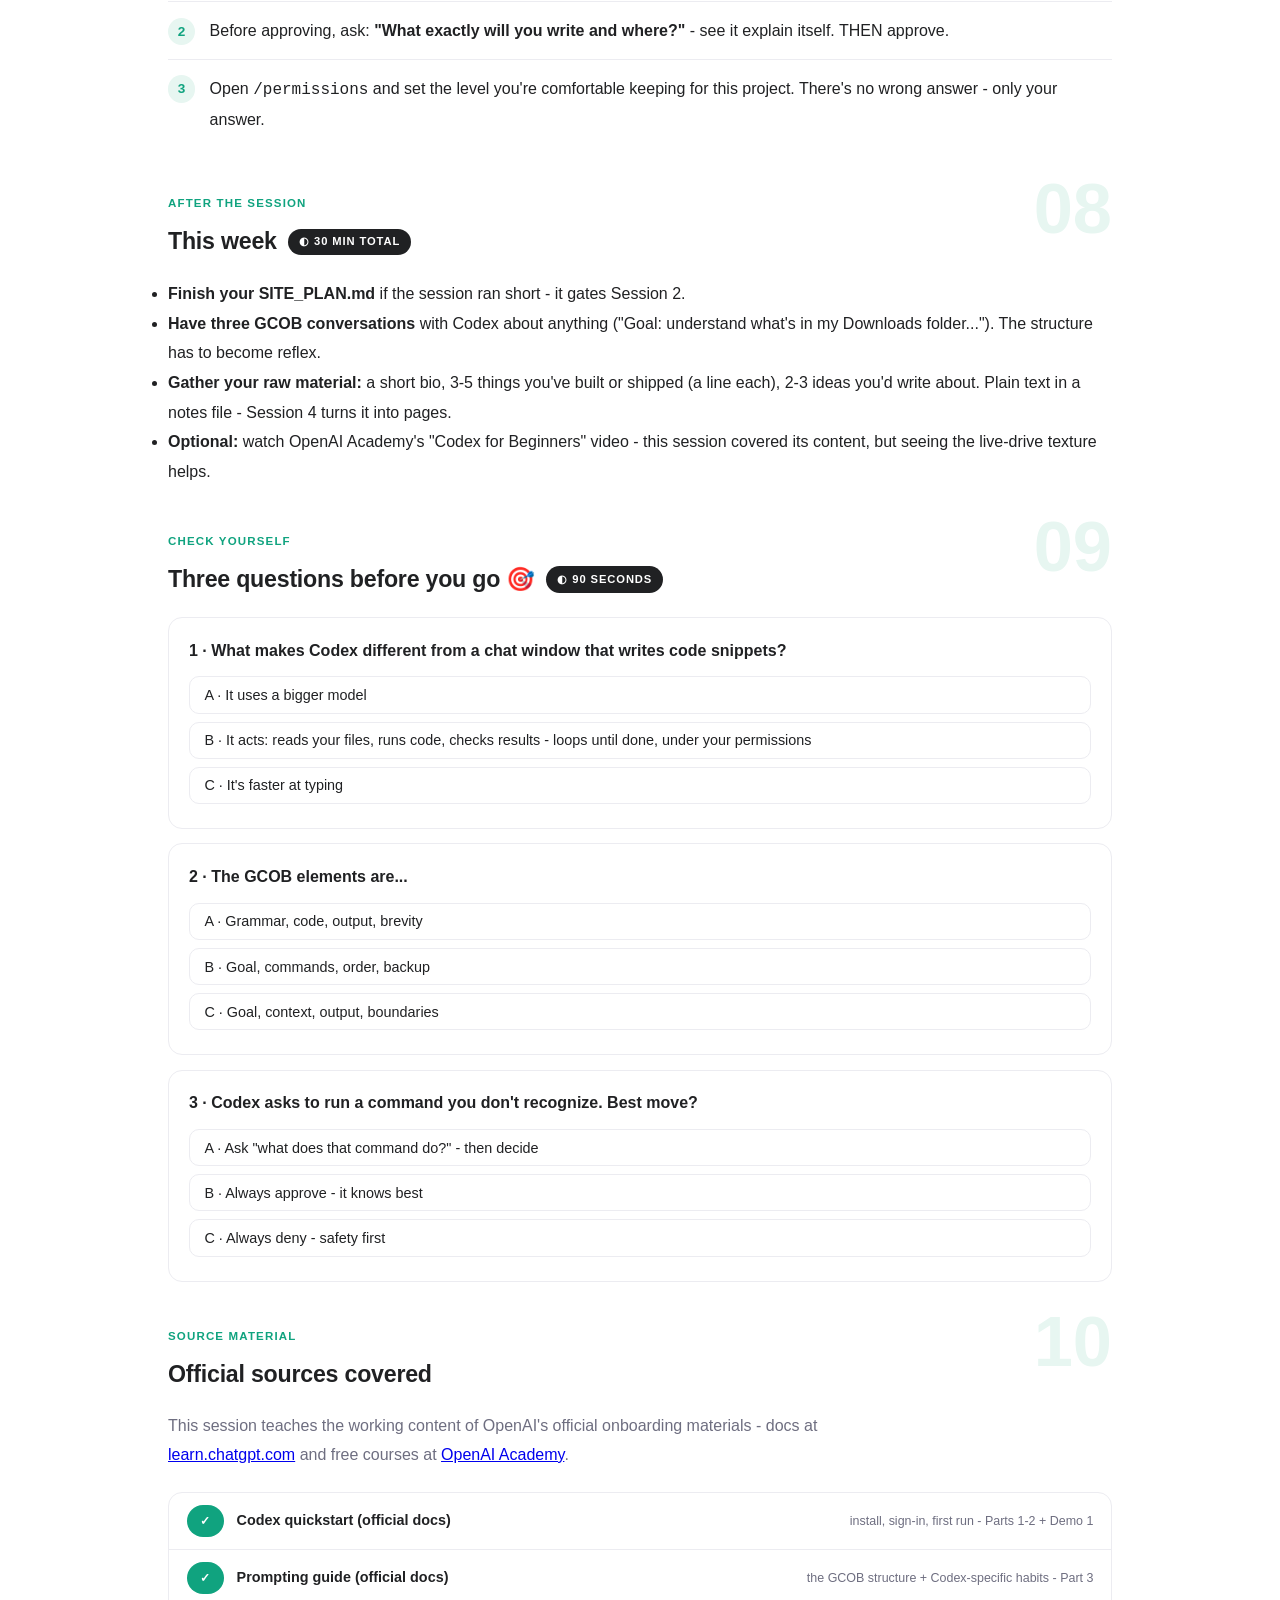
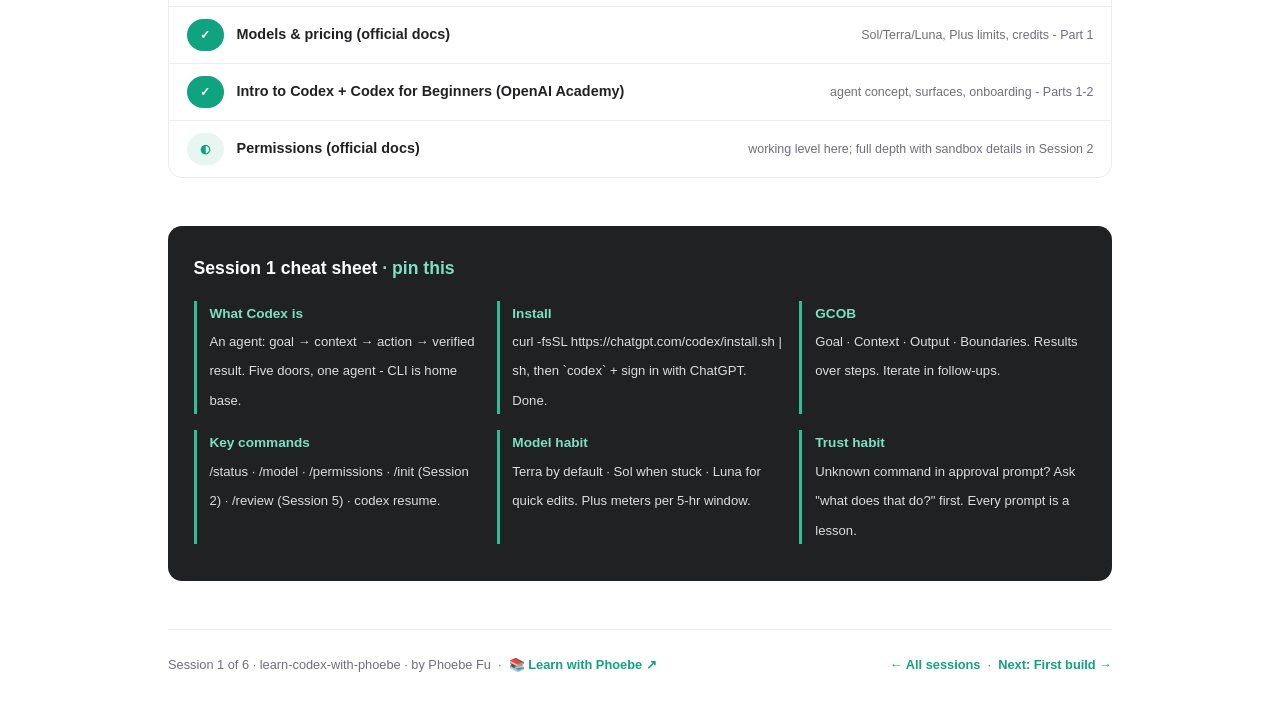
==== commit 46a8d7cf: "Remove self-referential course text from session pages Pages carry content only; state the practice " ====
--- a/courses/01-meet-codex.html
+++ b/courses/01-meet-codex.html
@@ -4,18 +4,18 @@
 <meta charset="UTF-8">
 <meta name="viewport" content="width=device-width, initial-scale=1.0">
 <!-- social:start -->
-<meta name="description" content="Everyone has a half-finished personal website in their head: an about page, the things you&#x27;ve built, the ideas you keep meaning to write down. This course gets it out of your head and onto...">
+<meta name="description" content="Everyone has a half-finished personal website in their head: an about page, the things you&#x27;ve built, the ideas you keep meaning to write down. Codex can get it out of your head and onto...">
 <meta property="og:type" content="article">
 <meta property="og:site_name" content="Learn with Phoebe">
 <meta property="og:title" content="Meet Codex: your AI engineering teammate - learn codex with phoebe">
-<meta property="og:description" content="Everyone has a half-finished personal website in their head: an about page, the things you&#x27;ve built, the ideas you keep meaning to write down. This course gets it out of your head and onto...">
+<meta property="og:description" content="Everyone has a half-finished personal website in their head: an about page, the things you&#x27;ve built, the ideas you keep meaning to write down. Codex can get it out of your head and onto...">
 <meta property="og:url" content="https://phoebefu6.github.io/learn-codex-with-phoebe/courses/01-meet-codex.html">
 <meta property="og:image" content="https://phoebefu6.github.io/learn-codex-with-phoebe/assets/og-cover.png">
 <meta property="og:image:width" content="1200">
 <meta property="og:image:height" content="630">
 <meta name="twitter:card" content="summary_large_image">
 <meta name="twitter:title" content="Meet Codex: your AI engineering teammate - learn codex with phoebe">
-<meta name="twitter:description" content="Everyone has a half-finished personal website in their head: an about page, the things you&#x27;ve built, the ideas you keep meaning to write down. This course gets it out of your head and onto...">
+<meta name="twitter:description" content="Everyone has a half-finished personal website in their head: an about page, the things you&#x27;ve built, the ideas you keep meaning to write down. Codex can get it out of your head and onto...">
 <meta name="twitter:image" content="https://phoebefu6.github.io/learn-codex-with-phoebe/assets/og-cover.png">
 <!-- social:end -->
 <title>Session 1 · Meet Codex: your AI engineering teammate - learn codex with phoebe</title>
@@ -57,9 +57,9 @@
   <section class="section" id="intro">
     <div class="section-kicker">
       <span class="klabel">Part 0</span>
-      <h2>Why this course exists</h2>
-    </div>
-    <p class="lede">Everyone has a half-finished personal website in their head: an about page, the things you've built, the ideas you keep meaning to write down. This course gets it out of your head and onto the internet - built from scratch WITH Codex, OpenAI's coding agent, on nothing more than a personal ChatGPT Plus subscription. Six sessions, one real shipped website, and a working command of the tool by the end.</p>
+      <h2>Why a personal website, and why Codex</h2>
+    </div>
+    <p class="lede">Everyone has a half-finished personal website in their head: an about page, the things you've built, the ideas you keep meaning to write down. Codex, OpenAI's coding agent, can get it out of your head and onto the internet - built from scratch on nothing more than a personal ChatGPT Plus subscription. Six sessions, one real shipped website, and a working command of the tool by the end.</p>
     <div class="legend">
       <span class="pill solid">Live - presented in session</span>
       <span class="pill light">Self-study - read after class</span>
@@ -115,7 +115,7 @@
         <text class="cxS" x="683" y="229" style="font-size:11.5px">/review + GitHub PRs</text>
         <text class="cxX" x="30" y="295">Same agent, same account, same AGENTS.md and skills everywhere - pick the door that fits the moment.</text>
       </svg>
-      <figcaption>🔍 Click to zoom - one agent, five doors (this course lives mostly in the CLI)</figcaption>
+      <figcaption>🔍 Click to zoom - one agent, five doors (the CLI is home base)</figcaption>
     </figure>
 
     <details class="card" open>
@@ -138,7 +138,7 @@
       <summary><span class="mode live">Live</span>Which door when - the five surfaces<span class="mini">2 min</span><span class="caret">▶</span></summary>
       <div class="body">
         <table class="clean">
-          <thead><tr><th>Surface</th><th>Reach for it when</th><th>In this course</th></tr></thead>
+          <thead><tr><th>Surface</th><th>Reach for it when</th><th>Where you use it</th></tr></thead>
           <tbody>
             <tr><td>Codex CLI (terminal)</td><td>Building in a local folder - full control, fastest loop</td><td>Sessions 1-5, home base</td></tr>
             <tr><td>Desktop app (Codex mode)</td><td>Same power, friendlier face - great if terminals feel hostile</td><td>Valid alternative throughout</td></tr>
@@ -149,7 +149,7 @@
         </table>
         <div class="callout tip">
           <strong>Non-engineer in the room?</strong>
-          The desktop app's Codex mode does everything this course needs. Wherever a demo says "in the terminal", the app's chat box accepts the same words.
+          The desktop app's Codex mode does everything the website build needs. Wherever a demo says "in the terminal", the app's chat box accepts the same words.
         </div>
       </div>
     </details>
@@ -170,7 +170,7 @@
         <ul>
           <li><strong>Switch anytime</strong> with <code>/model</code> - model plus reasoning effort per task.</li>
           <li><strong>The budget habit:</strong> default to Terra; reach for Sol when genuinely stuck; drop to Luna for small edits. Ranges are wide because message cost scales with how much thinking a task needs.</li>
-          <li><strong>Hit the ceiling?</strong> Plus users can buy extra credits, or simply wait for the window to reset. For this course's website project, Plus limits are comfortable - a session's build fits well inside one window.</li>
+          <li><strong>Hit the ceiling?</strong> Plus users can buy extra credits, or simply wait for the window to reset. For a personal website build, Plus limits are comfortable - a session's build fits well inside one window.</li>
         </ul>
       </div>
     </details>
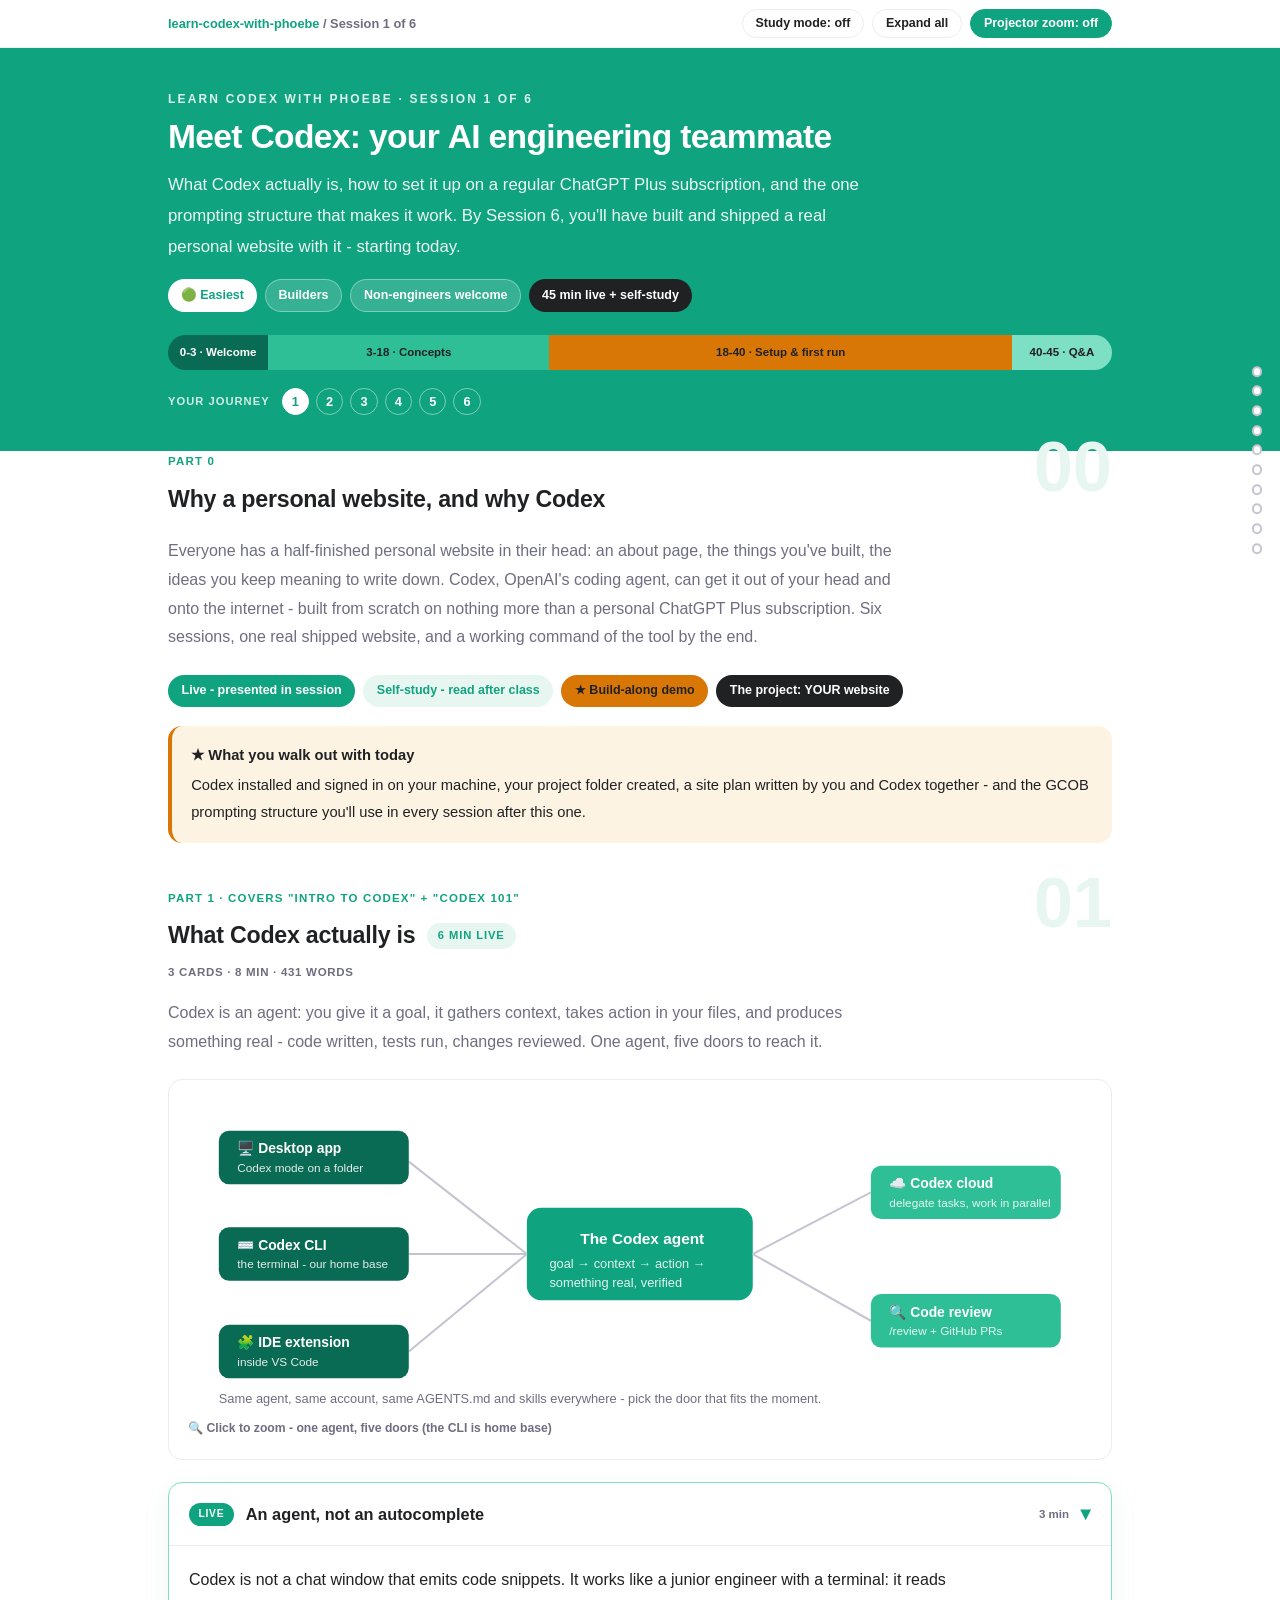
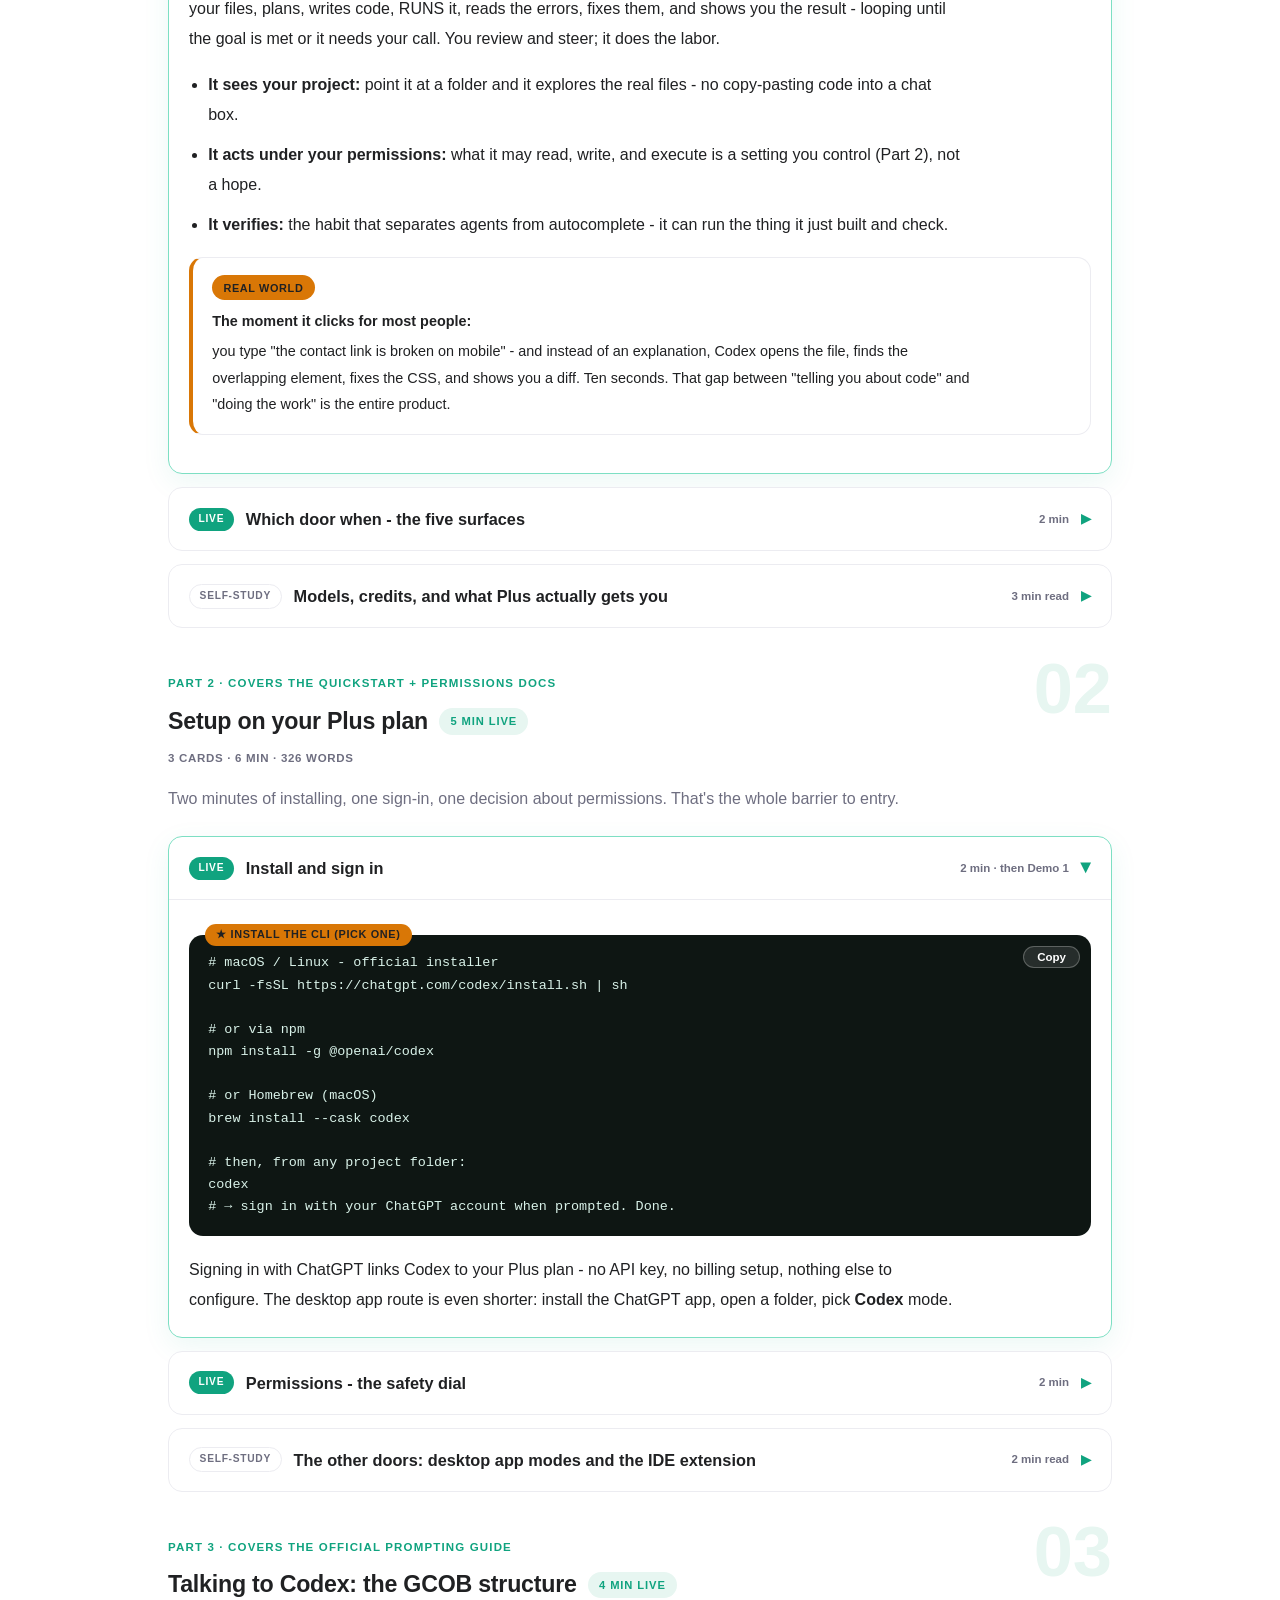
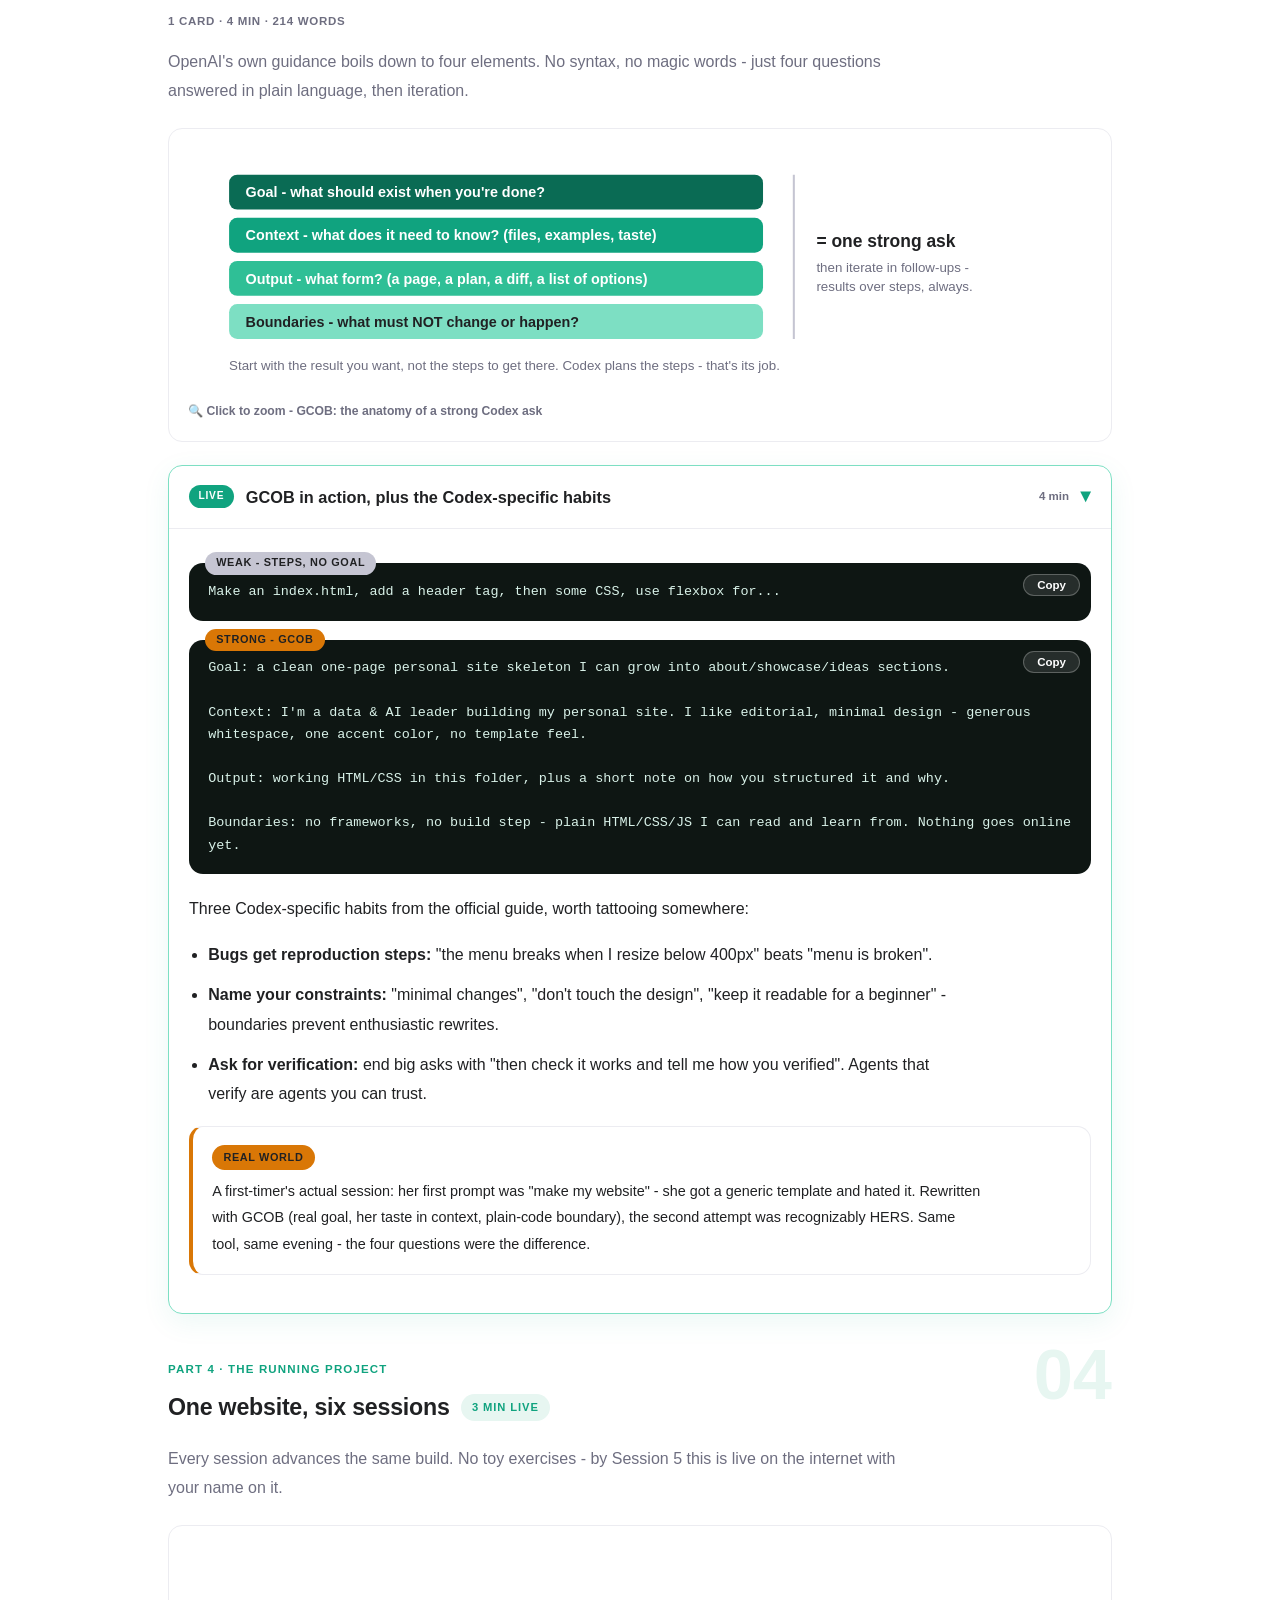
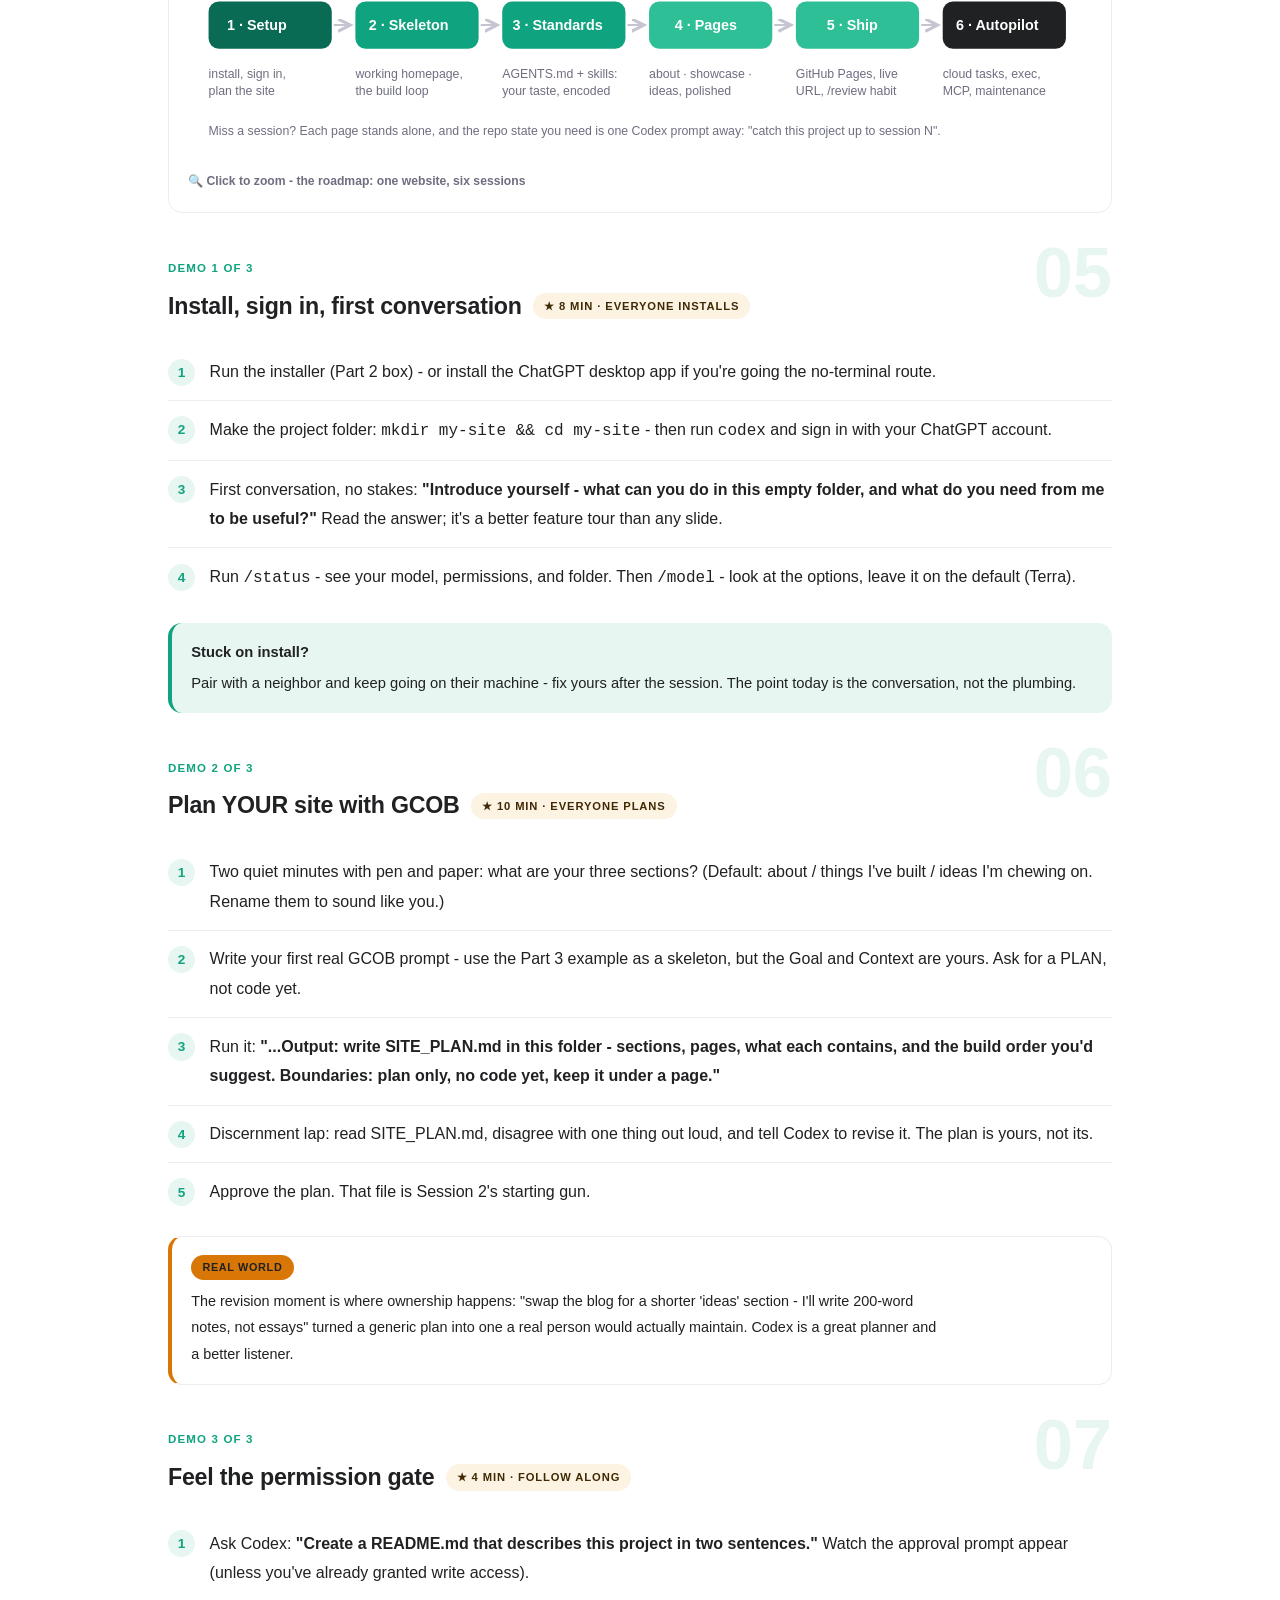
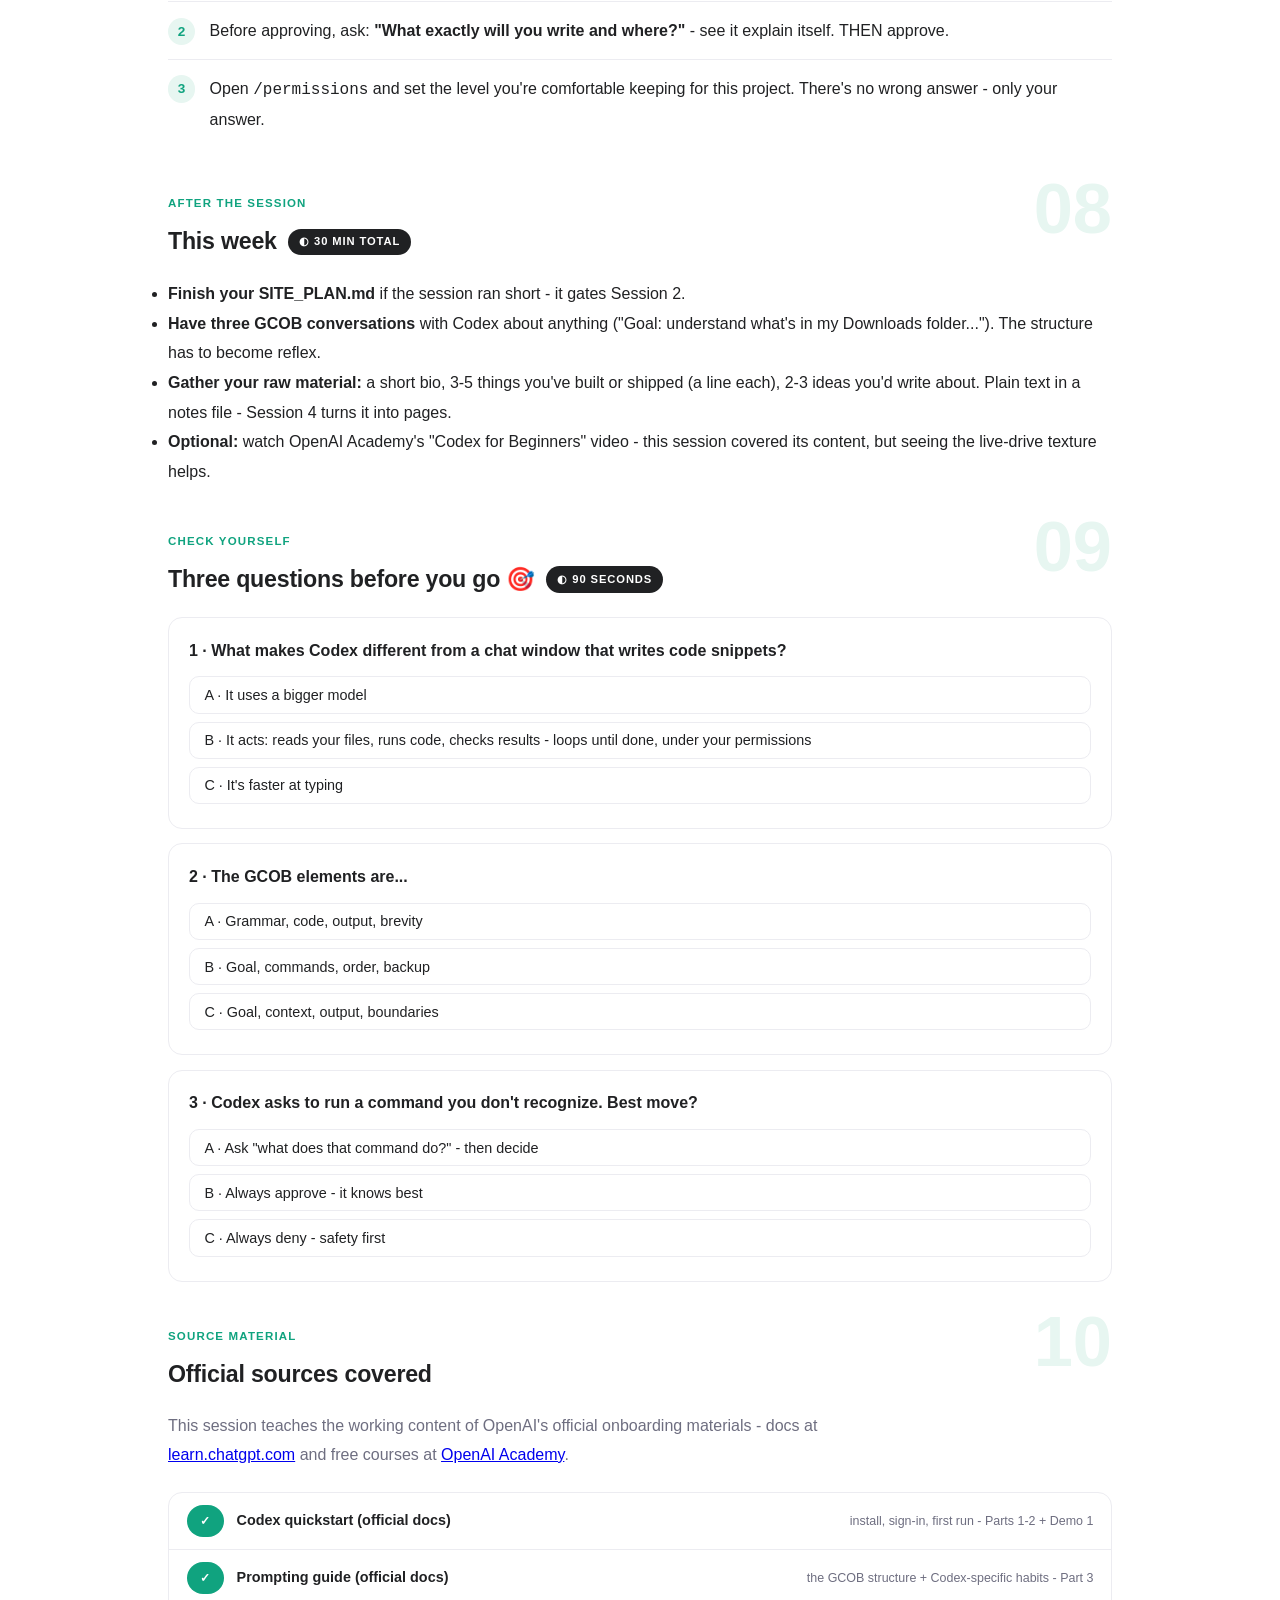
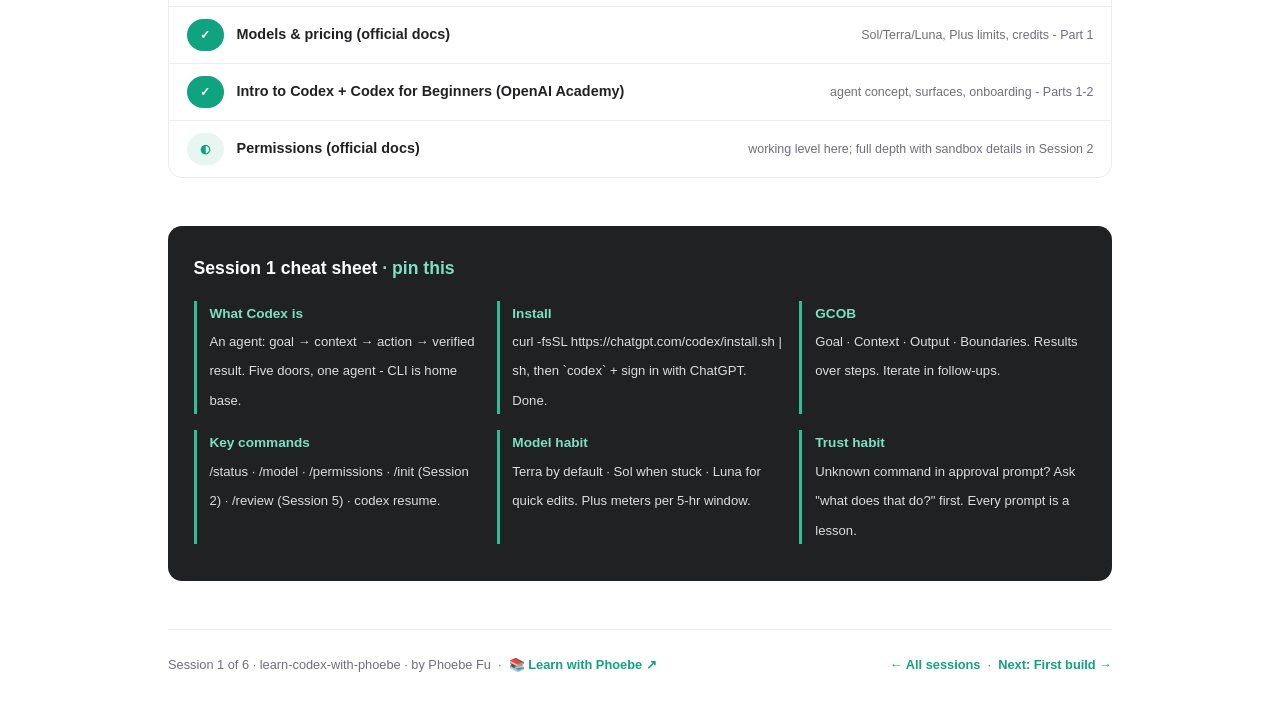
==== commit 9d1f545b: "Fix unreadable pills and labels: the course's own ink on the amber fill The "Real world" pill, build" ====
--- a/courses/01-meet-codex.html
+++ b/courses/01-meet-codex.html
@@ -19,7 +19,7 @@
 <meta name="twitter:image" content="https://phoebefu6.github.io/learn-codex-with-phoebe/assets/og-cover.png">
 <!-- social:end -->
 <title>Session 1 · Meet Codex: your AI engineering teammate - learn codex with phoebe</title>
-<link rel="stylesheet" href="../assets/style.css?v=20">
+<link rel="stylesheet" href="../assets/style.css?v=21">
 </head>
 <body>
 
--- a/assets/style.css
+++ b/assets/style.css
@@ -223,7 +223,7 @@
 .pill.solid { background: var(--indigo); color: #fff; }
 .pill.light { background: var(--indigo-50); color: var(--indigo); }
 .pill.inkpill { background: var(--ink); color: #fff; }
-.pill.amber, .pill.peach { background: var(--amber); color: var(--amber-ink); }
+.pill.amber, .pill.peach { background: var(--amber); color: var(--ink); }
 .pill.bare { color: var(--faint); }
 
 /* ---------- 4D grid ---------- */
@@ -281,7 +281,7 @@
   padding: .15rem .7rem;
 }
 .prompt-box.bad .label { background: var(--faint); color: var(--ink); }
-.prompt-box.good .label { background: var(--amber); color: var(--amber-ink); }
+.prompt-box.good .label { background: var(--amber); color: var(--ink); }
 .copy-btn {
   position: absolute;
   top: .7rem;
@@ -298,7 +298,7 @@
   transition: background .15s ease;
 }
 .copy-btn:hover { background: rgba(255,255,255,.22); }
-.copy-btn.copied { background: var(--amber); border-color: var(--amber); color: var(--amber-ink); }
+.copy-btn.copied { background: var(--amber); border-color: var(--amber); color: var(--ink); }
 
 /* ---------- demo steps ---------- */
 .steps { counter-reset: step; margin: .6rem 0 1rem; }
@@ -350,7 +350,7 @@
 .callout.example .ex-pill {
   display: inline-block;
   background: var(--amber);
-  color: var(--amber-ink);
+  color: var(--ink);
   border-radius: 999px;
   padding: .15rem .7rem;
   font-size: .68rem;
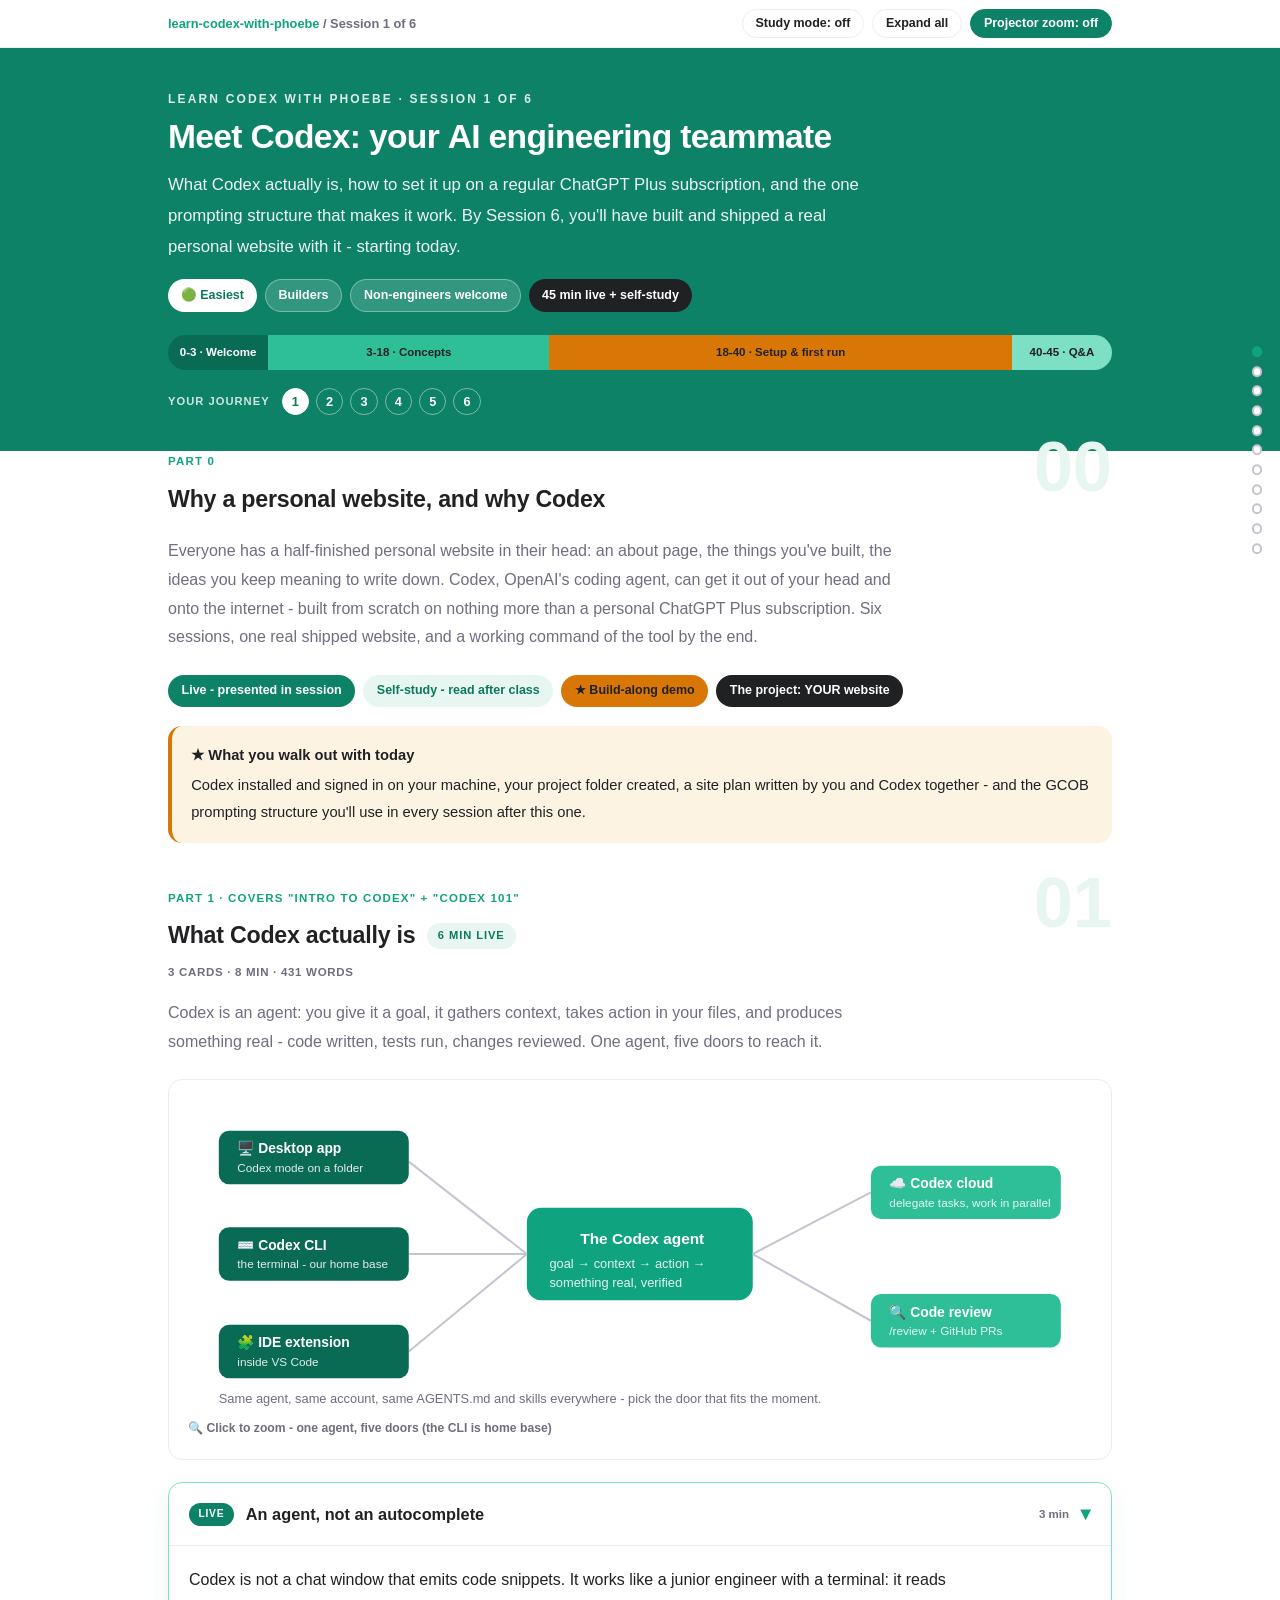
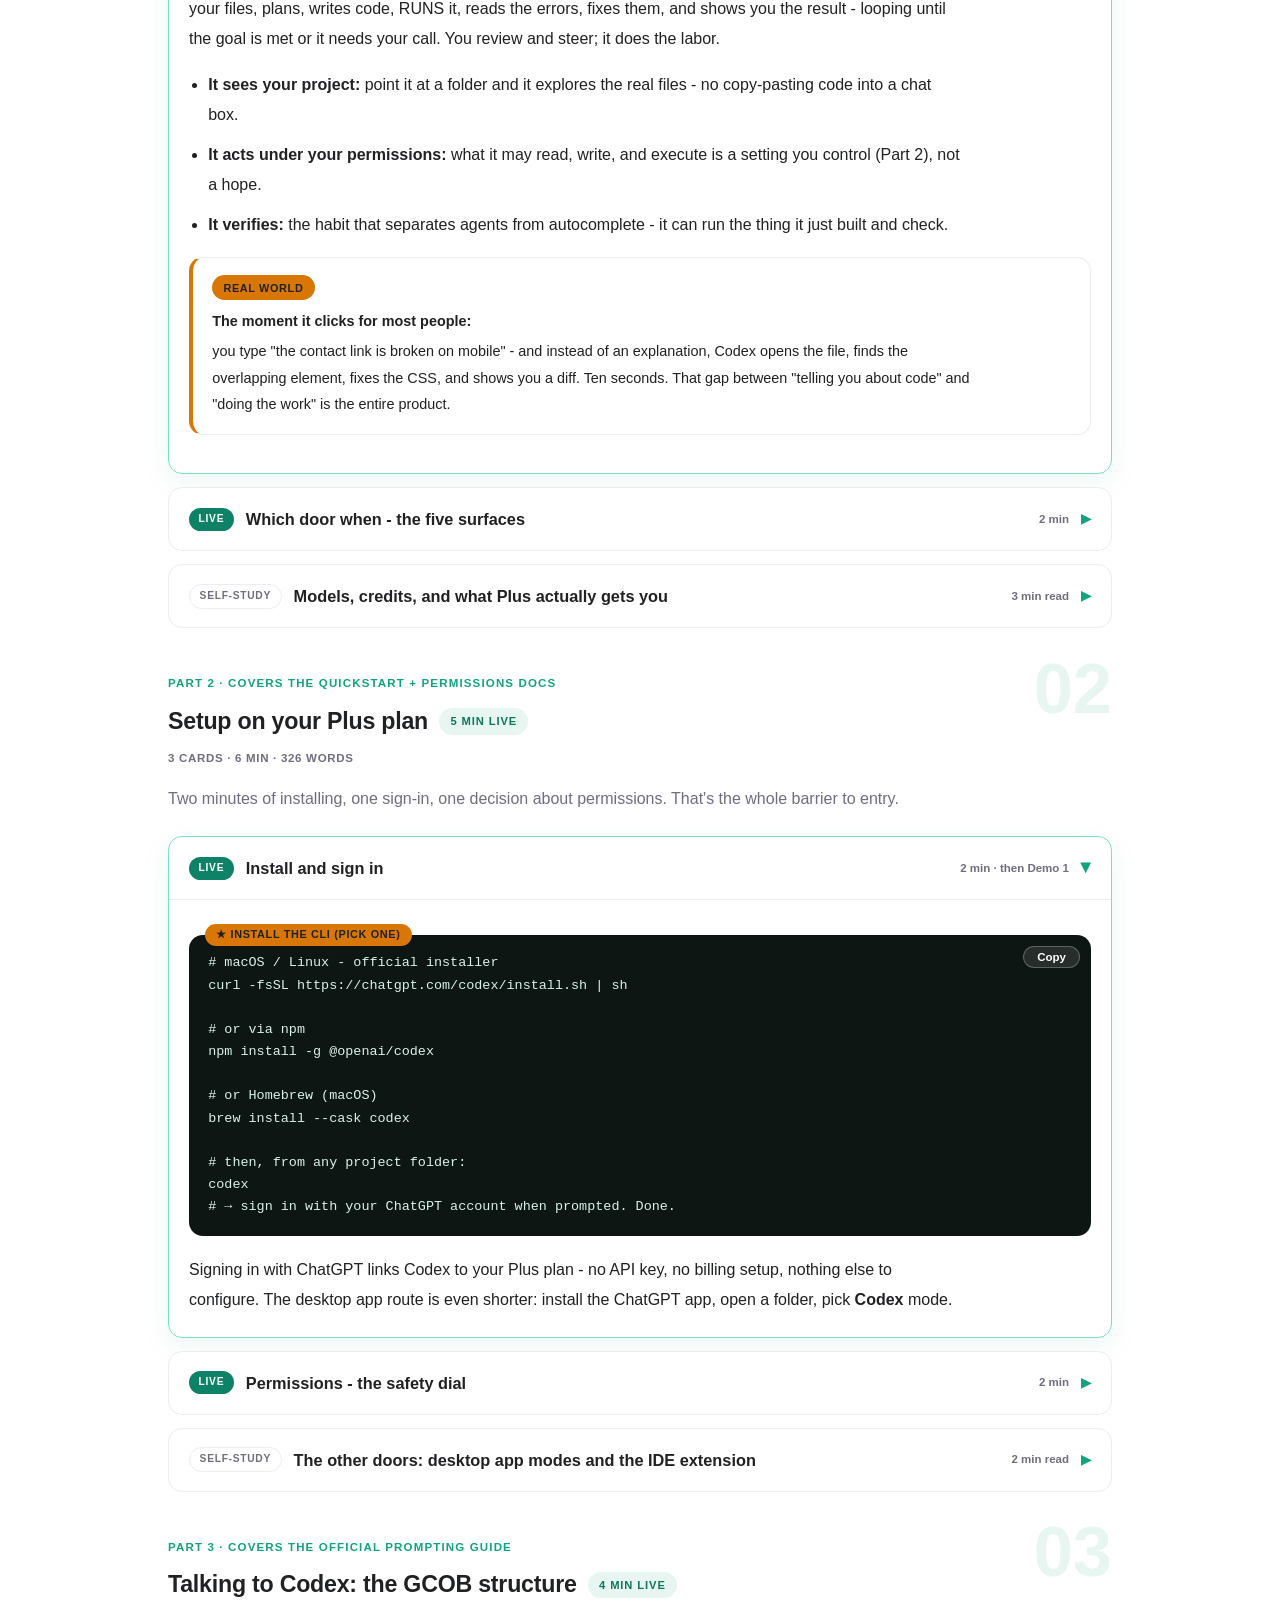
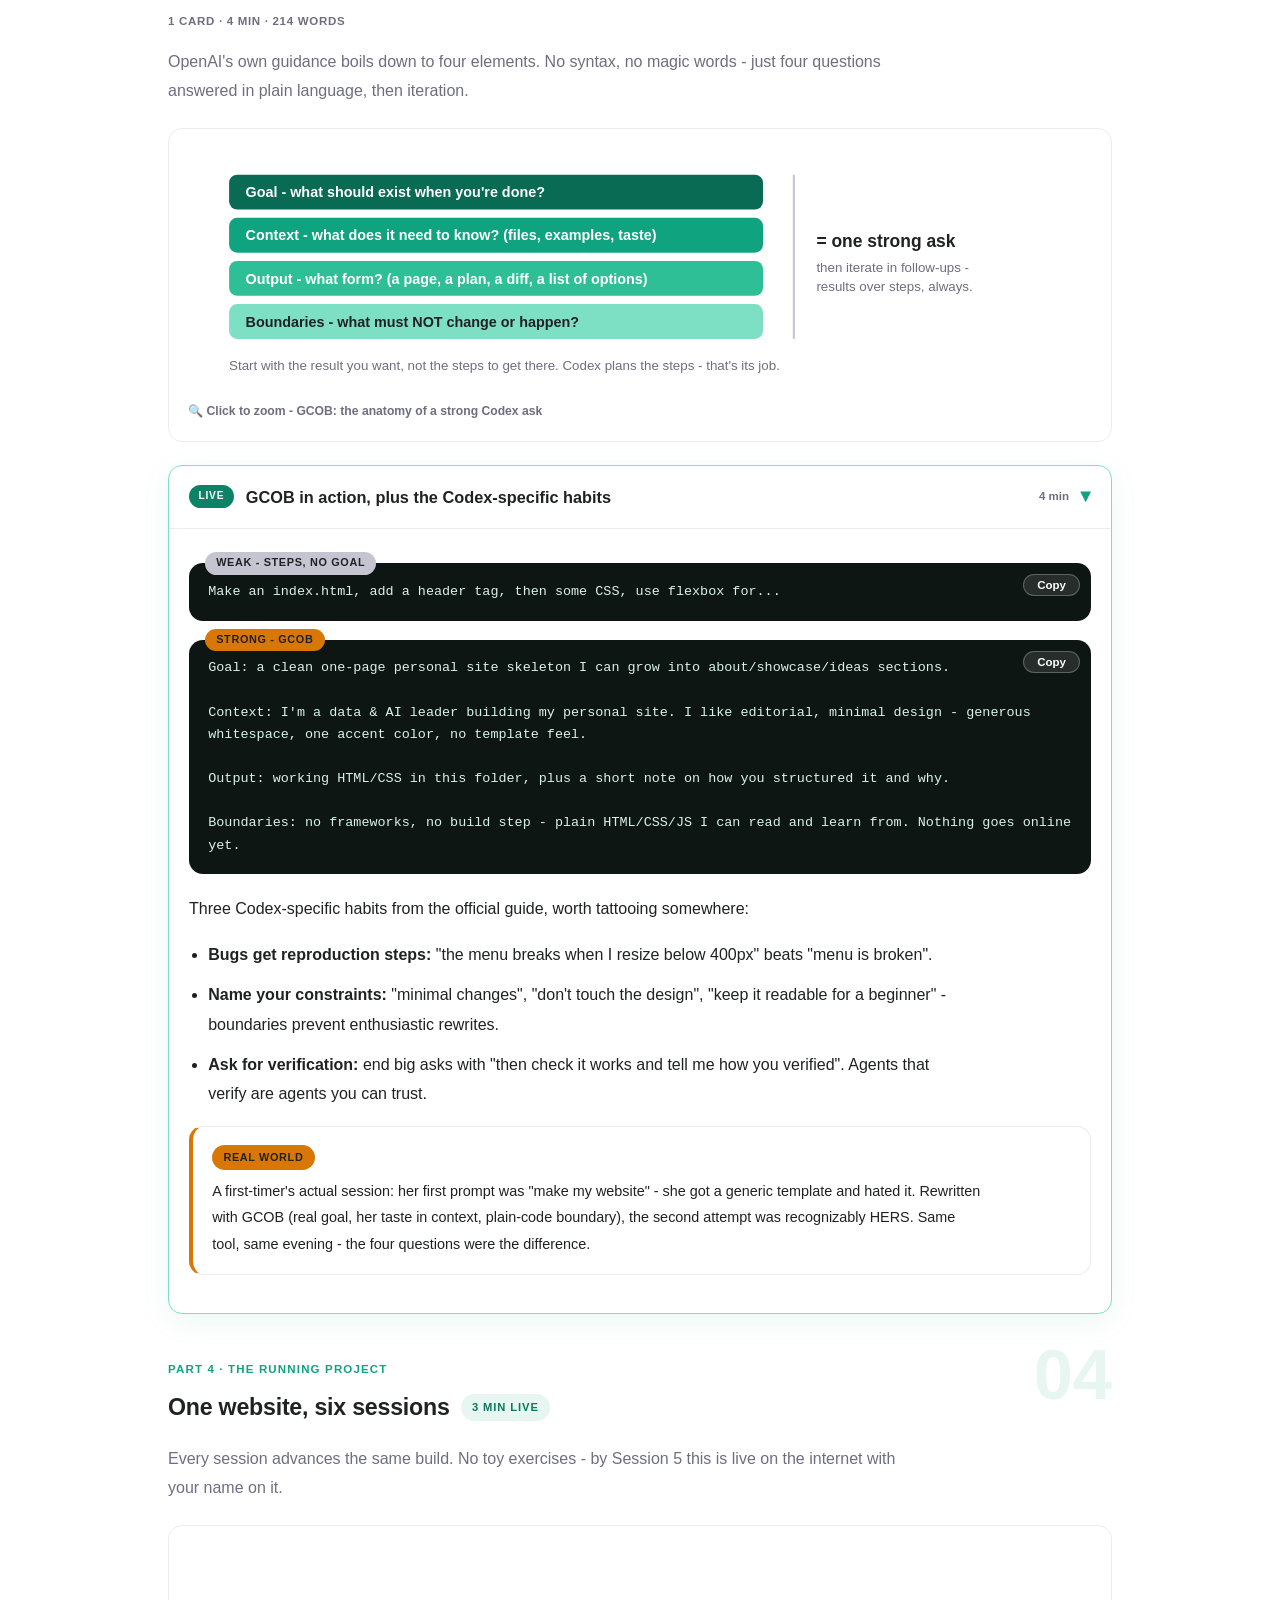
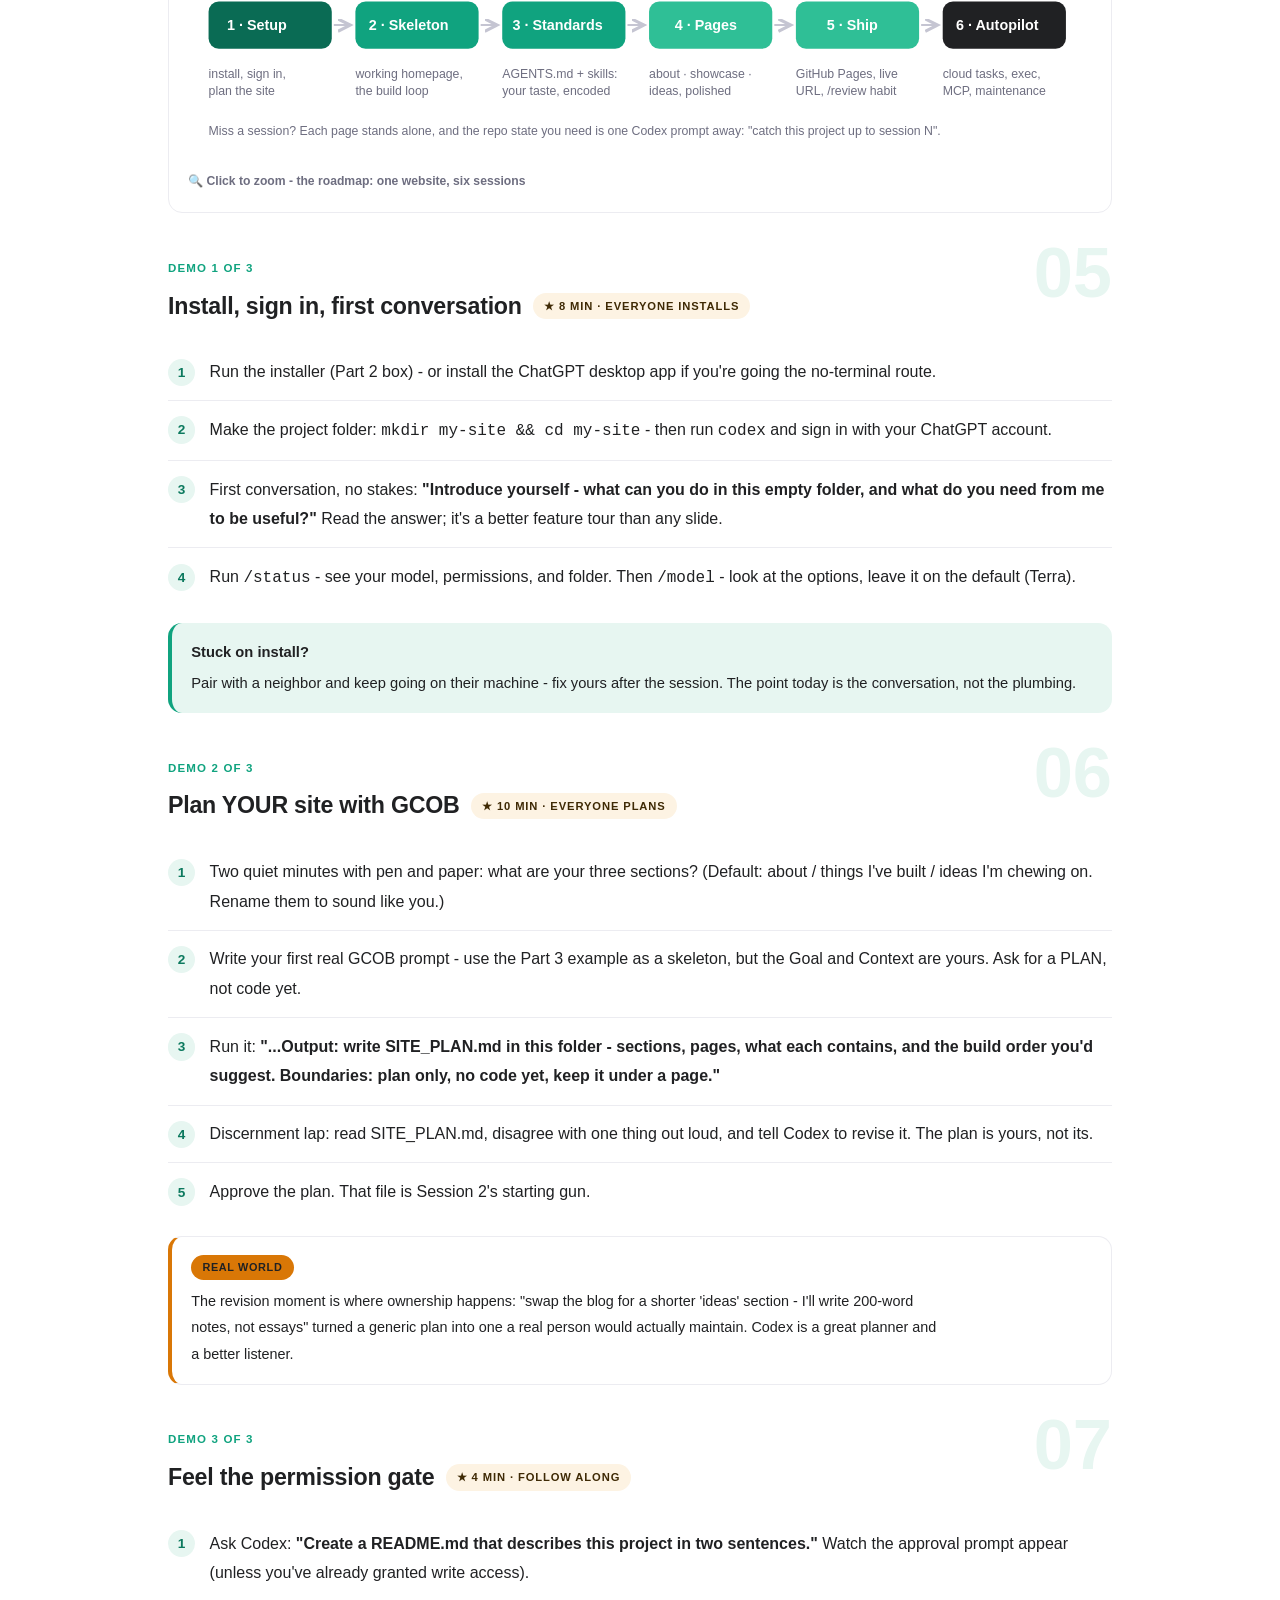
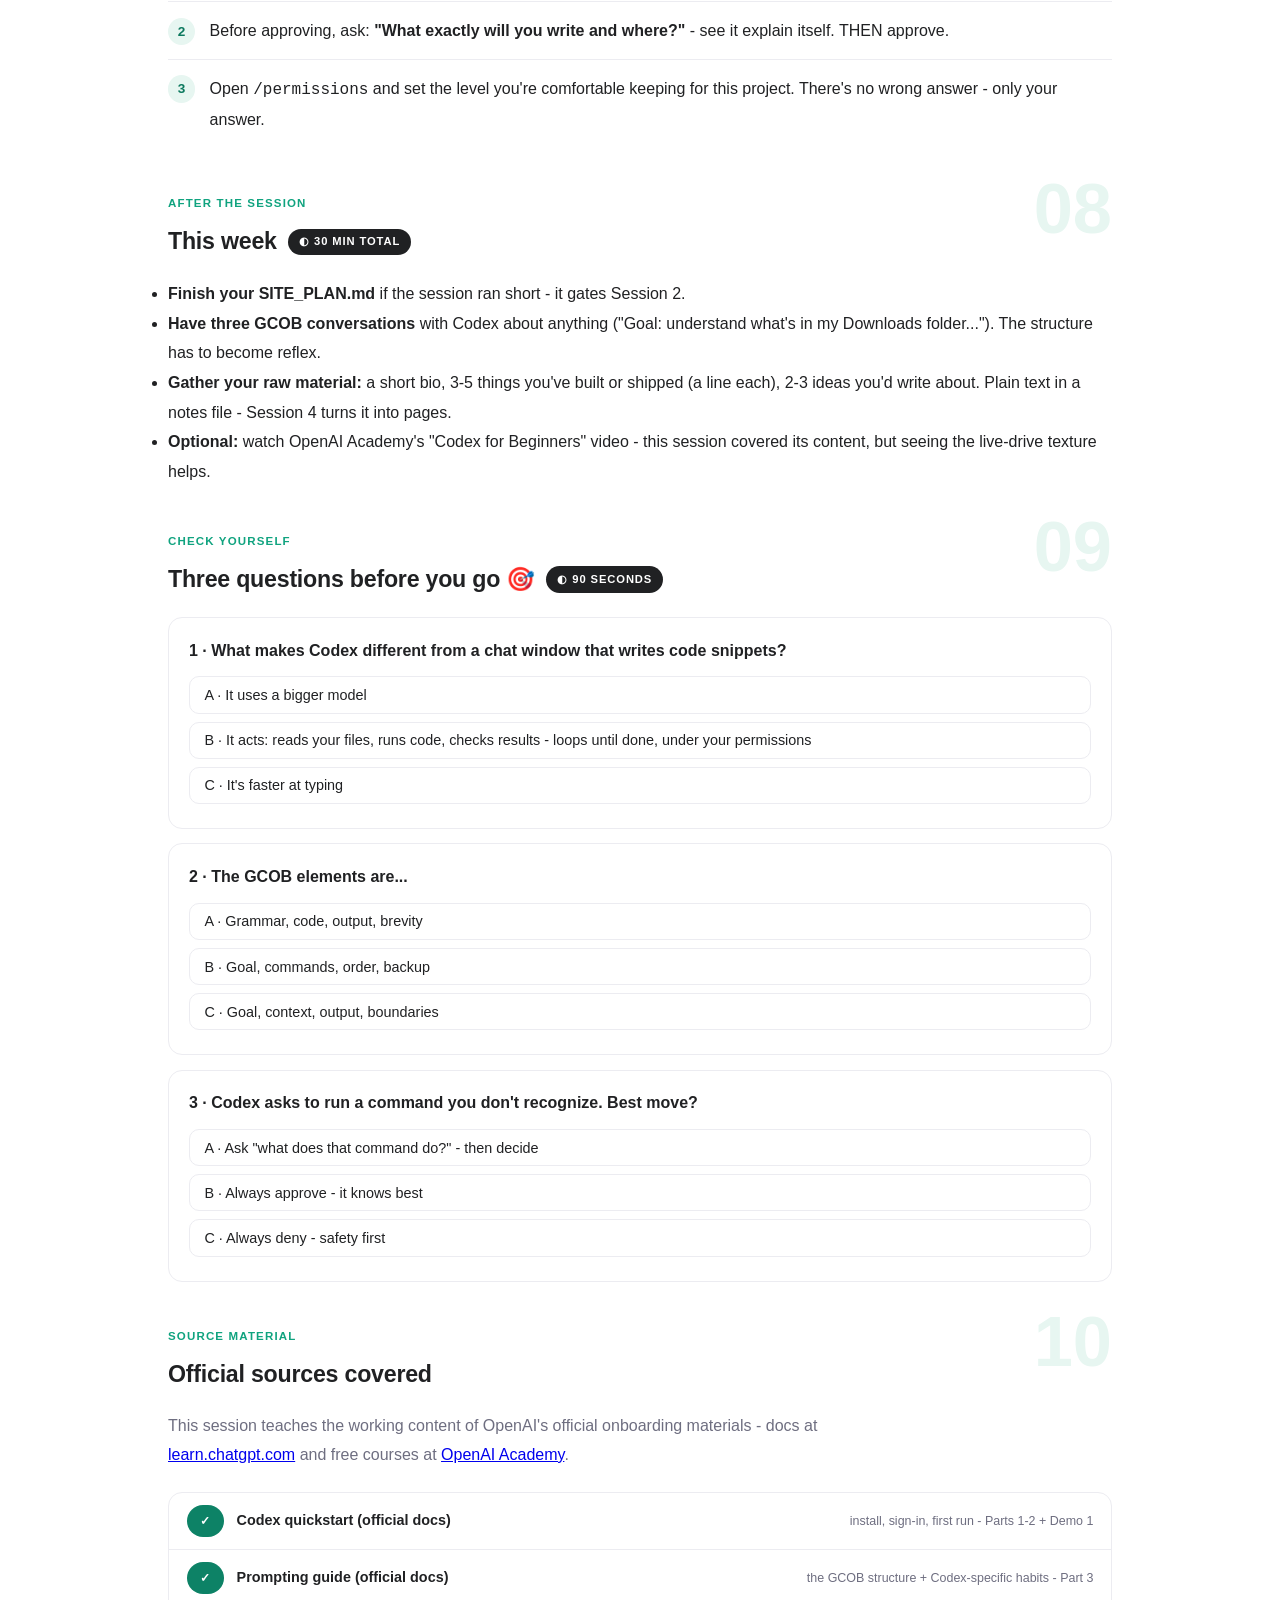
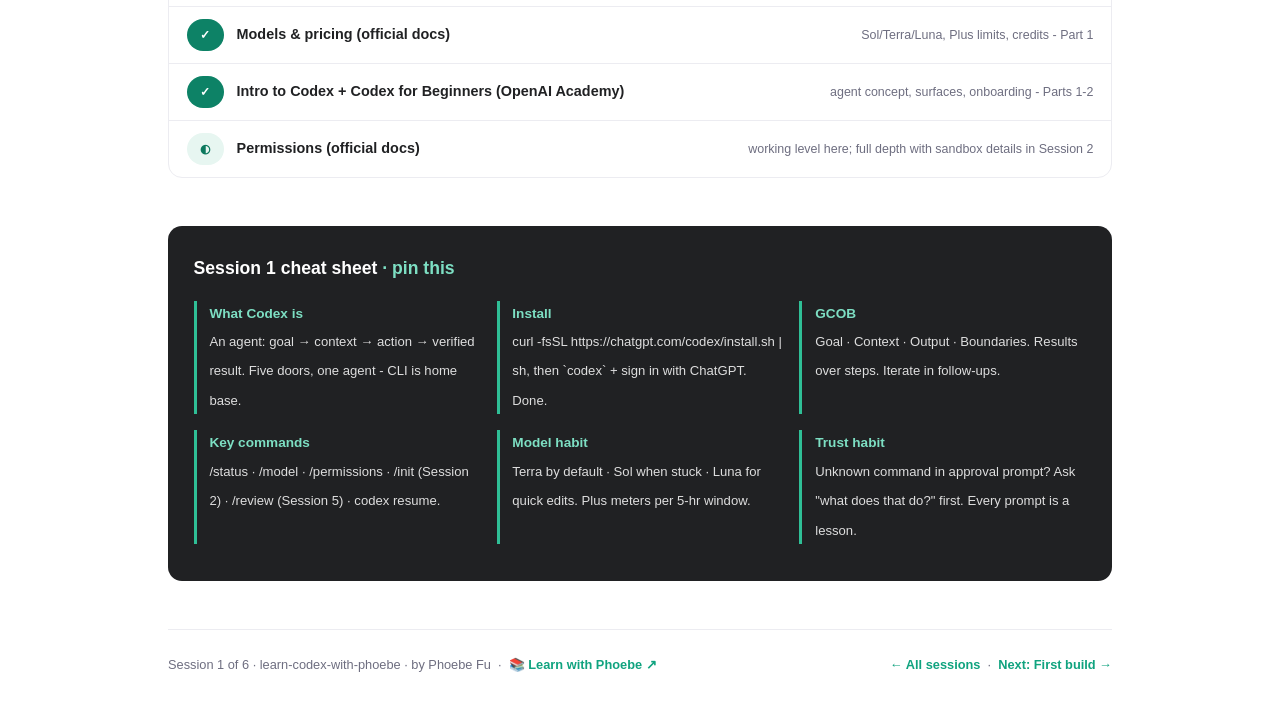
==== commit 2520fc25: "Raise every text-on-fill pair to WCAG AA (lowest was 2.9:1) 11 rule(s) drew text on a solid fill bel" ====
--- a/courses/01-meet-codex.html
+++ b/courses/01-meet-codex.html
@@ -19,7 +19,7 @@
 <meta name="twitter:image" content="https://phoebefu6.github.io/learn-codex-with-phoebe/assets/og-cover.png">
 <!-- social:end -->
 <title>Session 1 · Meet Codex: your AI engineering teammate - learn codex with phoebe</title>
-<link rel="stylesheet" href="../assets/style.css?v=21">
+<link rel="stylesheet" href="../assets/style.css?v=22">
 </head>
 <body>
 
--- a/assets/style.css
+++ b/assets/style.css
@@ -2,6 +2,8 @@
    Accent: indigo #10A37F · Ink: #202123 · Flagship: amber #D97706 */
 
 :root {
+  --indigo-solid: #0D8266;
+  --indigo-text: #0C795E;
   --indigo: #10A37F;
   --indigo-deep: #0A6B54;
   --indigo-mid: #2FBF96;
@@ -38,7 +40,7 @@
 
 /* ---------- header band ---------- */
 .masthead {
-  background: var(--indigo);
+  background: var(--indigo-solid);
   color: #fff;
   padding: 2.5rem 0 2.25rem;
 }
@@ -70,7 +72,7 @@
   font-weight: 600;
   white-space: nowrap;
 }
-.chip.level { background: #fff; color: var(--indigo); }
+.chip.level { background: #fff; color: var(--indigo-text); }
 .chip.audience { background: rgba(255,255,255,.16); color: #fff; border: 1px solid rgba(255,255,255,.35); }
 .chip.time { background: var(--ink); color: #fff; font-variant-numeric: tabular-nums; }
 
@@ -118,7 +120,7 @@
   transition: all .15s ease;
 }
 .btn:hover { border-color: var(--indigo); color: var(--indigo); }
-.btn.primary { background: var(--indigo); border-color: var(--indigo); color: #fff; }
+.btn.primary { background: var(--indigo-solid); border-color: var(--indigo-solid); color: #fff; }
 .btn.primary:hover { background: var(--indigo-deep); }
 
 /* ---------- sections ---------- */
@@ -152,7 +154,7 @@
   text-transform: uppercase;
   letter-spacing: .08em;
 }
-.tag.concept { background: var(--indigo-50); color: var(--indigo); }
+.tag.concept { background: var(--indigo-50); color: var(--indigo-text); }
 .tag.demo { background: var(--amber-50); color: var(--amber-ink); }
 .tag.exercise { background: var(--ink); color: #fff; }
 
@@ -168,7 +170,7 @@
   border-radius: 999px;
   flex: none;
 }
-.mode.live { background: var(--indigo); color: #fff; }
+.mode.live { background: var(--indigo-solid); color: #fff; }
 .mode.self { background: #fff; color: var(--muted); border: 1px solid var(--hairline); }
 
 /* ---------- accordions ---------- */
@@ -220,8 +222,8 @@
   font-size: .78rem;
   font-weight: 600;
 }
-.pill.solid { background: var(--indigo); color: #fff; }
-.pill.light { background: var(--indigo-50); color: var(--indigo); }
+.pill.solid { background: var(--indigo-solid); color: #fff; }
+.pill.light { background: var(--indigo-50); color: var(--indigo-text); }
 .pill.inkpill { background: var(--ink); color: #fff; }
 .pill.amber, .pill.peach { background: var(--amber); color: var(--ink); }
 .pill.bare { color: var(--faint); }
@@ -270,7 +272,7 @@
   position: absolute;
   top: -0.7rem;
   left: 1rem;
-  background: var(--indigo);
+  background: var(--indigo-solid);
   color: #fff;
   font-family: "Inter", -apple-system, sans-serif;
   font-size: .68rem;
@@ -320,7 +322,7 @@
   width: 1.7rem; height: 1.7rem;
   border-radius: 999px;
   background: var(--indigo-50);
-  color: var(--indigo);
+  color: var(--indigo-text);
   font-weight: 700;
   font-size: .85rem;
   display: inline-flex;
@@ -556,7 +558,7 @@
   font-variant-numeric: tabular-nums;
 }
 .journey a:hover { border-color: #fff; transform: scale(1.12); }
-.journey a.here { background: #fff; color: var(--indigo); border-color: #fff; }
+.journey a.here { background: #fff; color: var(--indigo-text); border-color: #fff; }
 .journey a.dd-chip { width: auto; border-radius: 999px; padding: 0 .7rem; font-size: .72rem; }
 
 /* ---------- check-yourself quiz ---------- */
@@ -584,7 +586,7 @@
   transition: all .15s ease;
 }
 .quiz-q .qopt:hover { border-color: var(--indigo); background: var(--indigo-50); }
-.quiz-q .qopt.correct { background: var(--indigo); border-color: var(--indigo); color: #fff; font-weight: 600; }
+.quiz-q .qopt.correct { background: var(--indigo-solid); border-color: var(--indigo-solid); color: #fff; font-weight: 600; }
 .quiz-q .qopt.correct::after { content: "  ✓"; }
 .quiz-q .qopt.wrong { background: #FEF2F2; border-color: #FCA5A5; color: #991B1B; animation: qshake .3s ease; }
 .quiz-q .qopt.wrong::after { content: "  ✗ try again"; font-size: .78rem; }
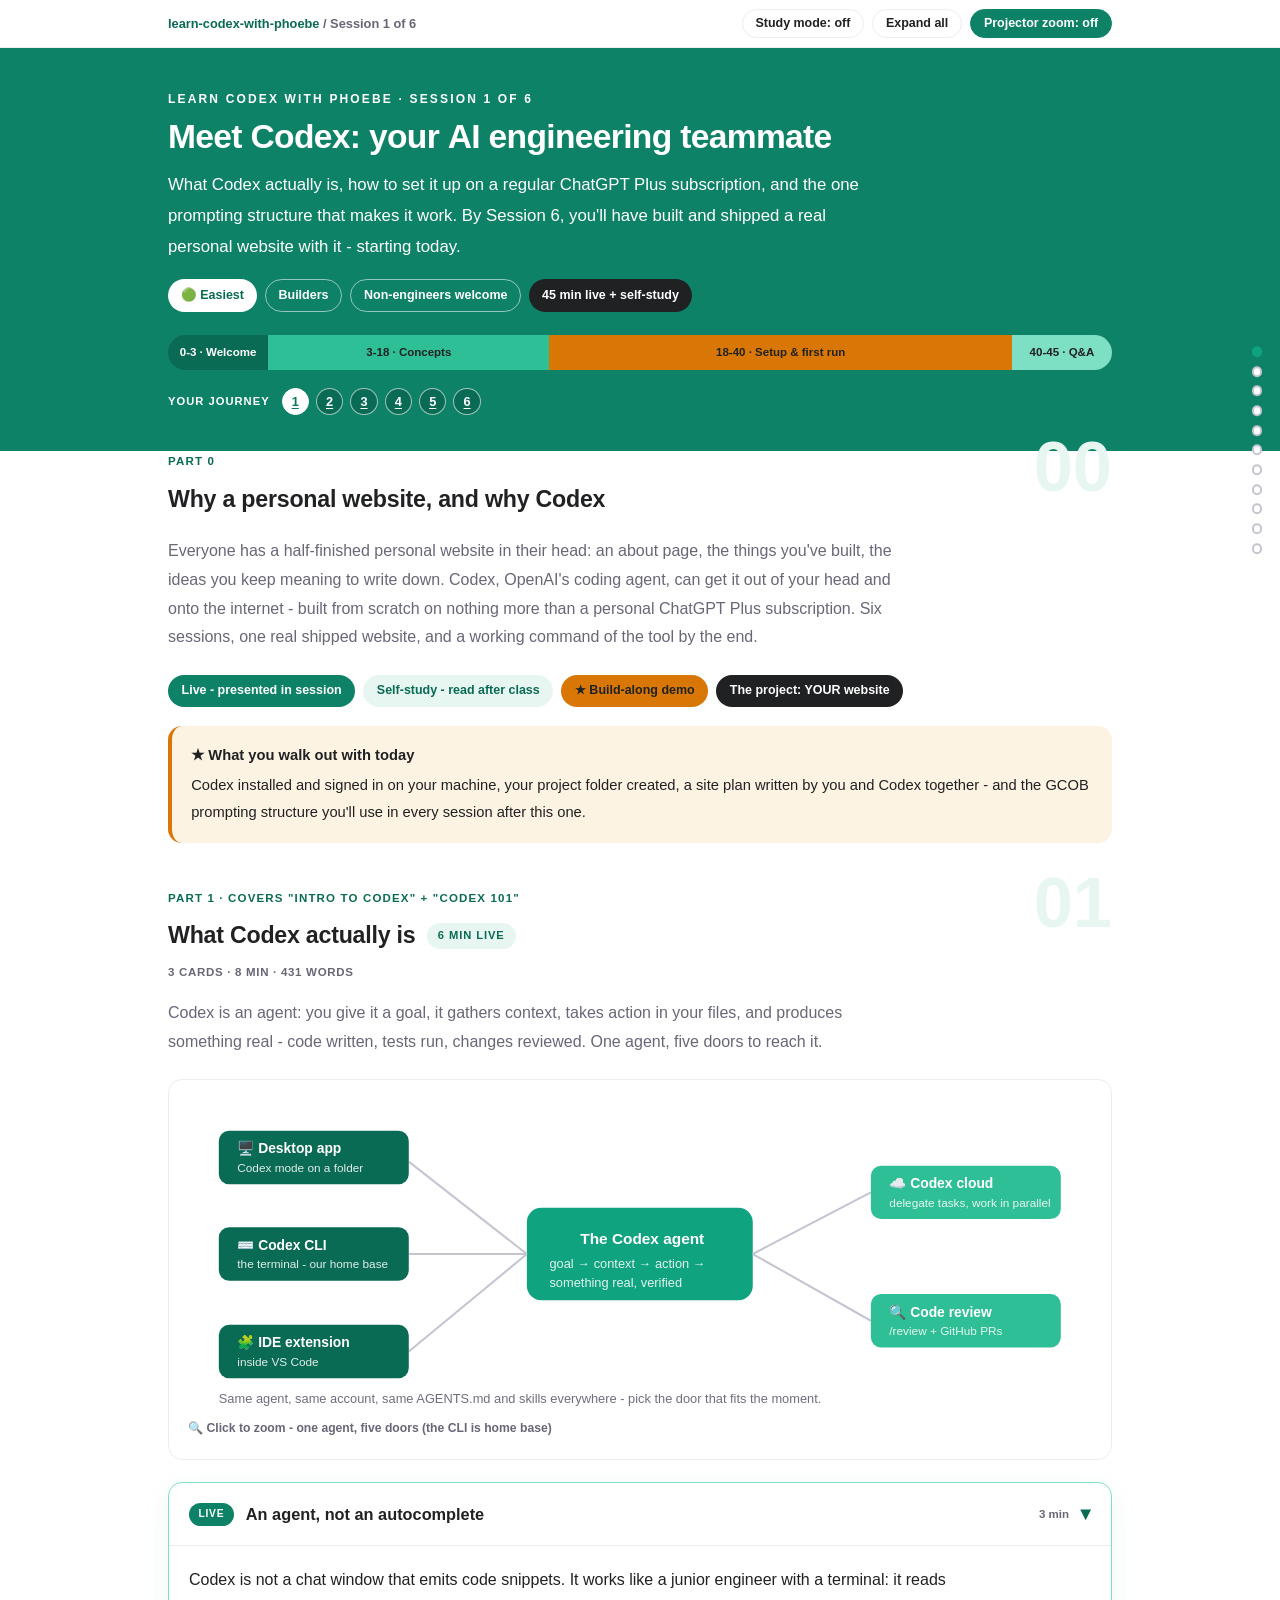
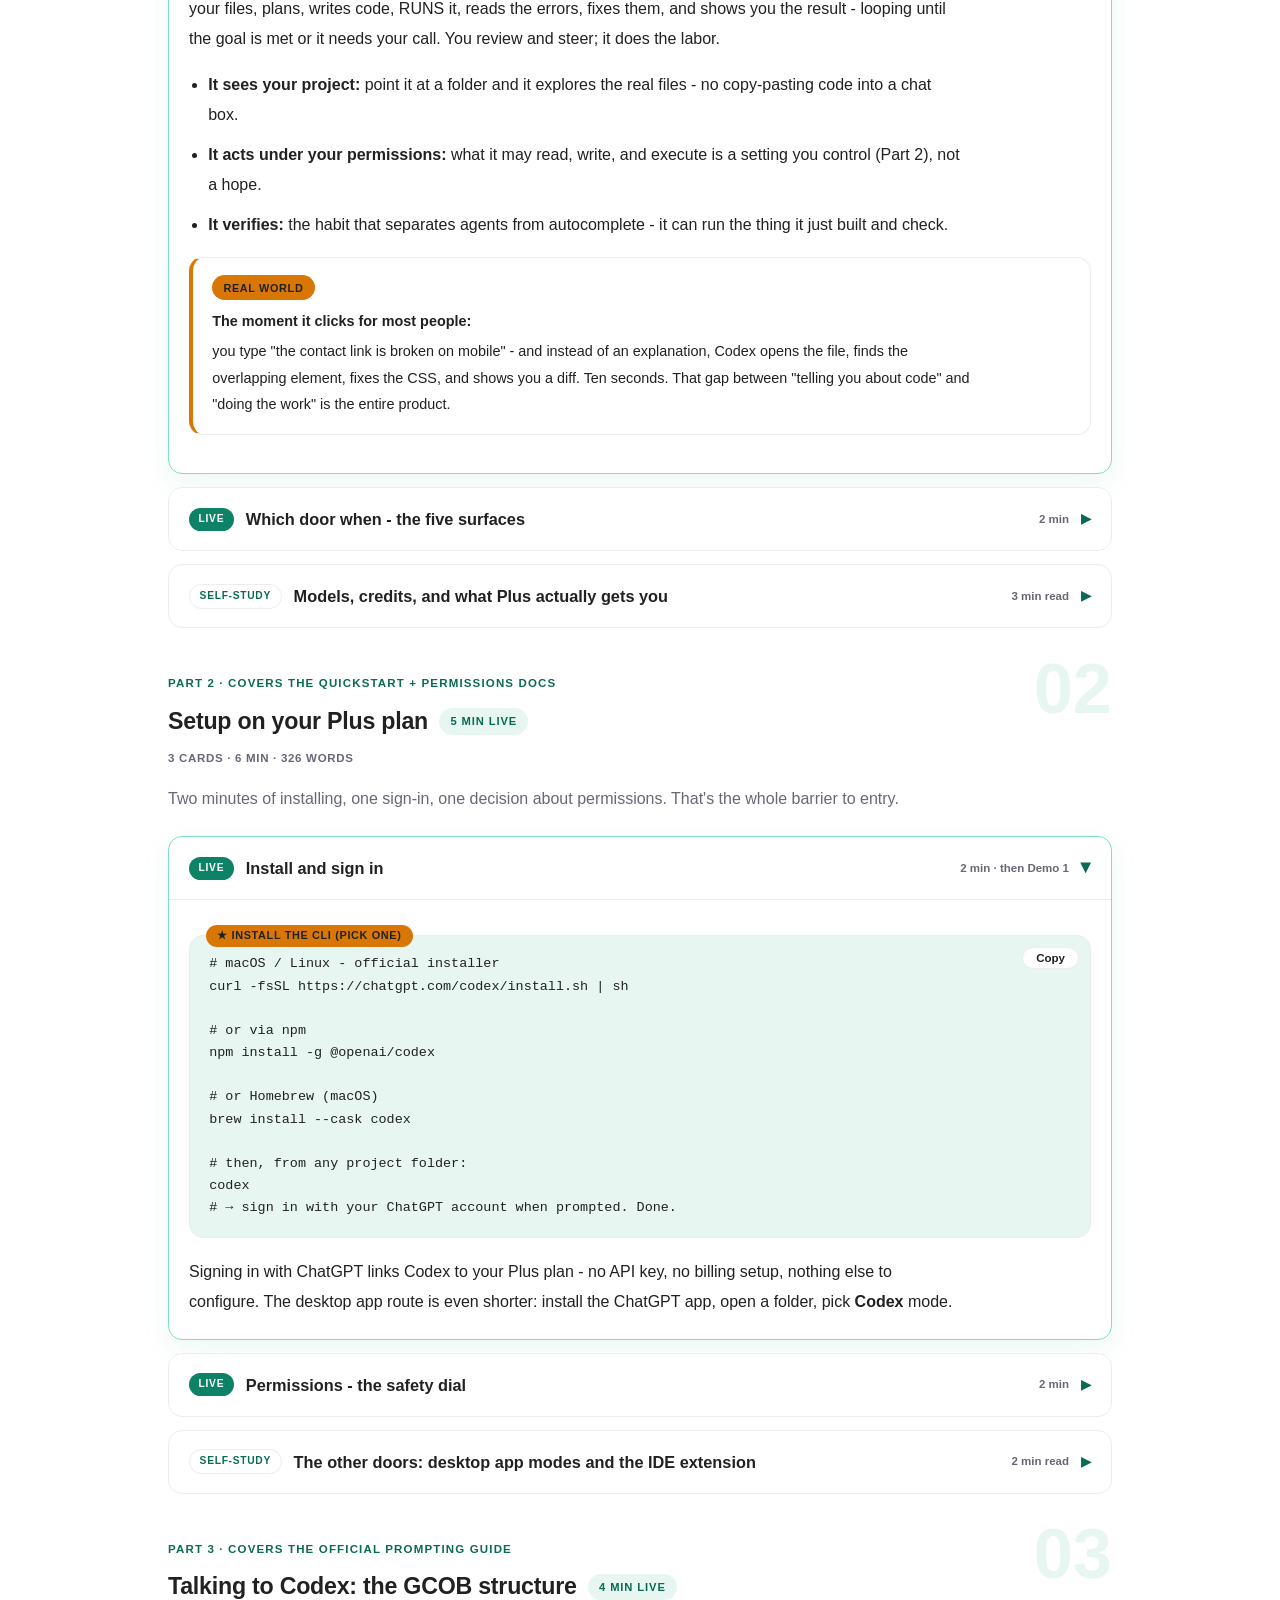
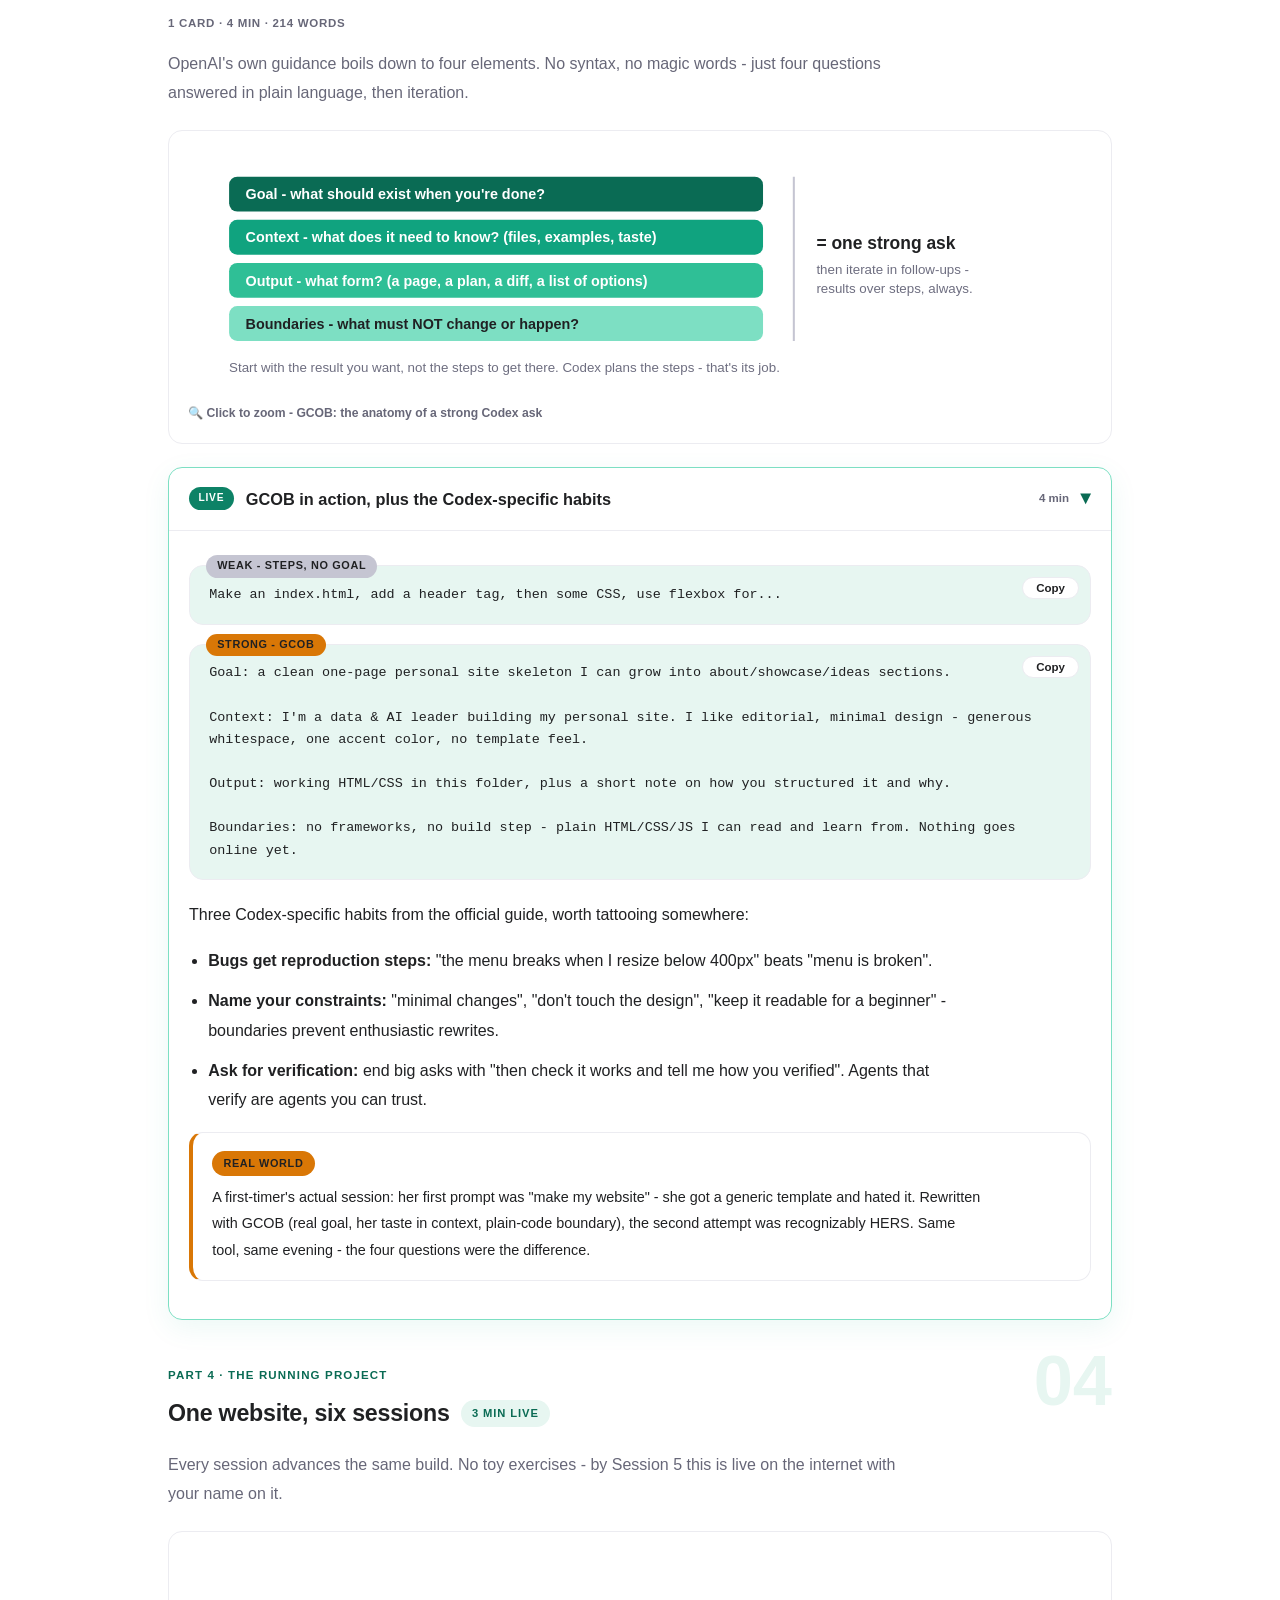
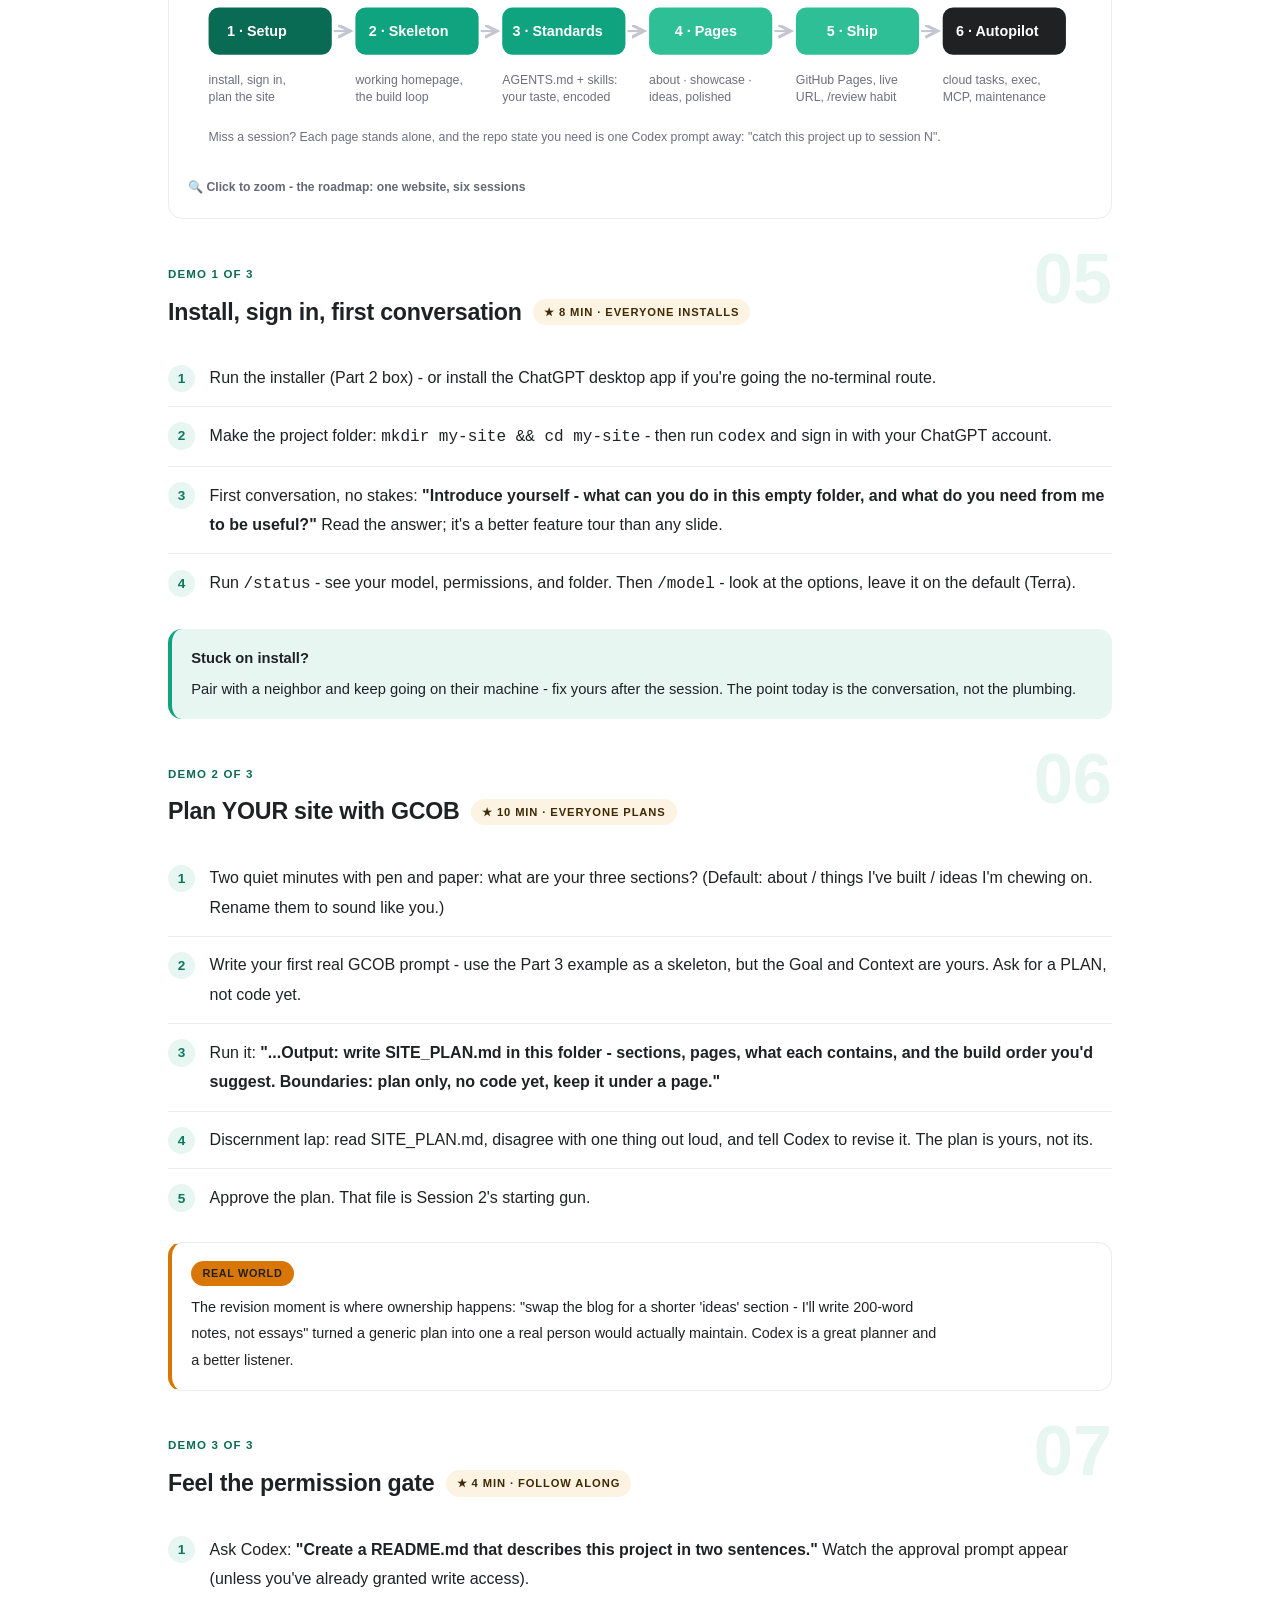
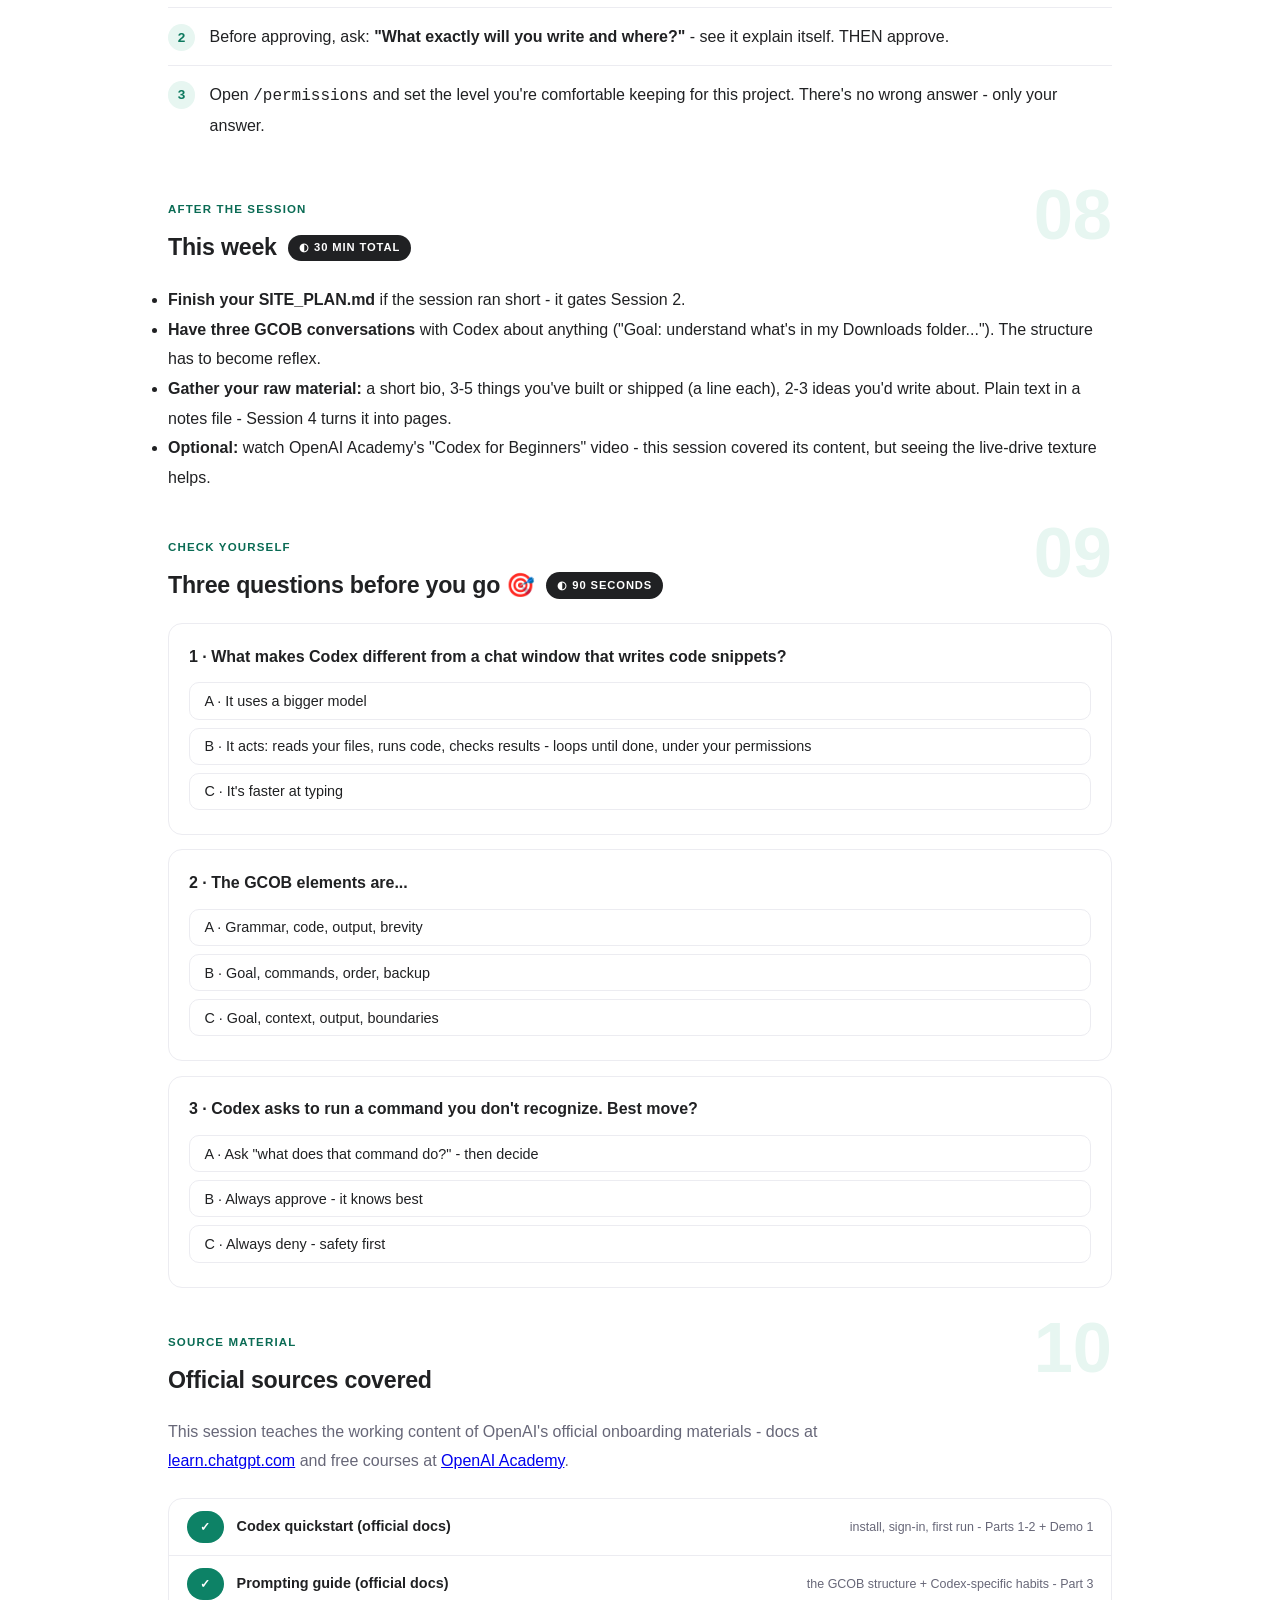
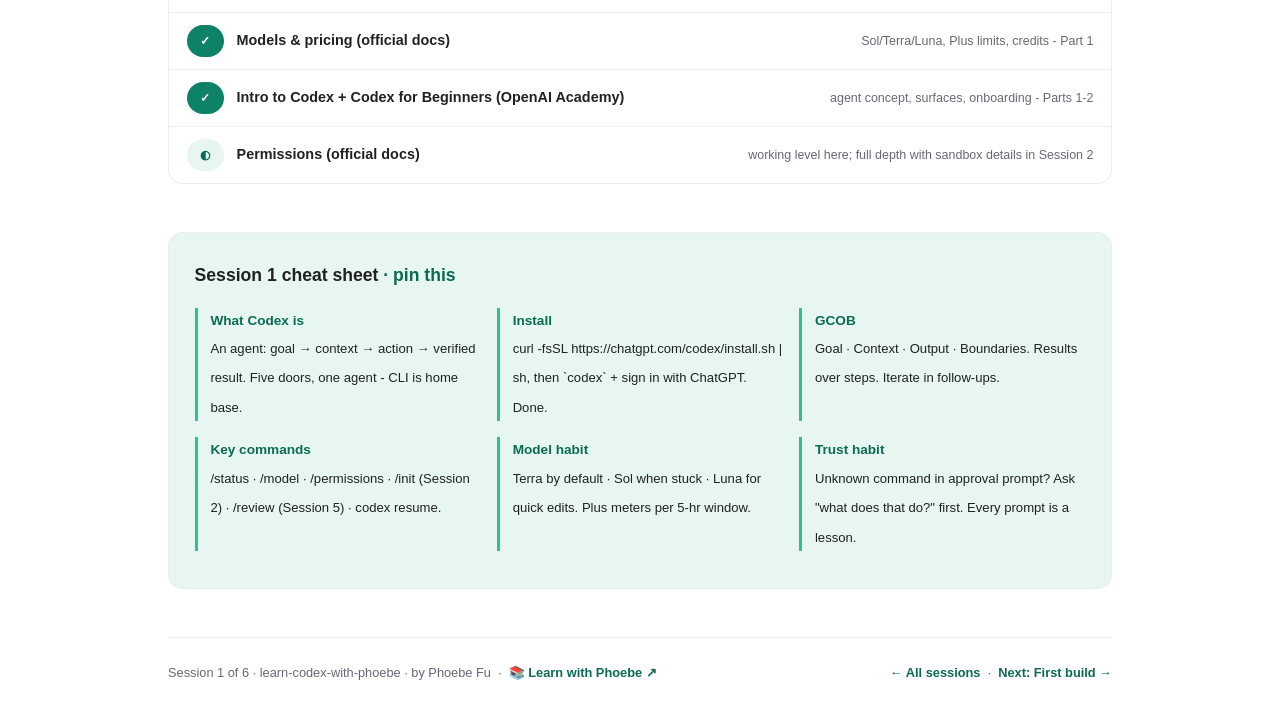
==== commit aa7efb6b: "Light surfaces everywhere: lightbox, cheat panel, code boxes; contrast and phone-width fixes Every d" ====
--- a/courses/01-meet-codex.html
+++ b/courses/01-meet-codex.html
@@ -19,7 +19,7 @@
 <meta name="twitter:image" content="https://phoebefu6.github.io/learn-codex-with-phoebe/assets/og-cover.png">
 <!-- social:end -->
 <title>Session 1 · Meet Codex: your AI engineering teammate - learn codex with phoebe</title>
-<link rel="stylesheet" href="../assets/style.css?v=22">
+<link rel="stylesheet" href="../assets/style.css?v=44">
 </head>
 <body>
 
@@ -474,6 +474,6 @@
 
 </main>
 
-<script src="../assets/app.js?v=17"></script>
+<script src="../assets/app.js?v=44"></script>
 </body>
 </html>
--- a/assets/style.css
+++ b/assets/style.css
@@ -10,15 +10,15 @@
   --indigo-soft: #7DDFC3;
   --indigo-50: #E7F6F1;
   --ink: #202123;
-  --muted: #6E6E80;
+  --muted: #676778;
   --faint: #C5C5D2;
   --hairline: #ECECF1;
   --amber: #D97706;
   --amber-ink: #3F2A05;
   --amber-50: #FDF3E3;
   --paper: #FFFFFF;
-  --code-bg: #0E1613;
-  --code-ink: #D9F2E9;
+  --code-bg: #E7F6F1;
+  --code-ink: #202123;
   --radius: 14px;
 }
 
@@ -48,7 +48,7 @@
   font-size: .75rem;
   letter-spacing: .18em;
   text-transform: uppercase;
-  opacity: .85;
+  opacity: 1;
   font-weight: 600;
 }
 .masthead h1 {
@@ -59,7 +59,7 @@
   letter-spacing: -.02em;
 }
 .masthead h1 .accent { color: inherit; }
-.masthead .sub { font-size: 1.05rem; opacity: .92; max-width: 44rem; }
+.masthead .sub { font-size: 1.05rem; opacity: 1; max-width: 44rem; }
 
 .chip-row { display: flex; flex-wrap: wrap; gap: .5rem; margin-top: 1.1rem; }
 .chip {
@@ -73,7 +73,7 @@
   white-space: nowrap;
 }
 .chip.level { background: #fff; color: var(--indigo-text); }
-.chip.audience { background: rgba(255,255,255,.16); color: #fff; border: 1px solid rgba(255,255,255,.35); }
+.chip.audience { background: rgba(255,255,255,.08); color: #fff; border: 1px solid rgba(255,255,255,.35); }
 .chip.time { background: var(--ink); color: #fff; font-variant-numeric: tabular-nums; }
 
 /* ---------- agenda bar ---------- */
@@ -226,7 +226,7 @@
 .pill.light { background: var(--indigo-50); color: var(--indigo-text); }
 .pill.inkpill { background: var(--ink); color: #fff; }
 .pill.amber, .pill.peach { background: var(--amber); color: var(--ink); }
-.pill.bare { color: var(--faint); }
+.pill.bare { color: var(--muted); }
 
 /* ---------- 4D grid ---------- */
 .grid-2 { display: grid; grid-template-columns: repeat(auto-fit, minmax(15rem, 1fr)); gap: .8rem; margin: .5rem 0 1rem; }
@@ -255,10 +255,11 @@
 table.clean td:first-child { font-weight: 600; }
 
 /* ---------- prompt boxes ---------- */
-.prompt-box {
+.prompt-box{
   position: relative;
-  background: var(--code-bg);
-  color: var(--code-ink);
+  background: #E7F6F1;
+  border: 1px solid #ECECF1;
+  color: #202123;
   border-radius: var(--radius);
   padding: 1.1rem 1.2rem;
   margin: 1rem 0 1.2rem;
@@ -268,12 +269,12 @@
   white-space: pre-wrap;
   word-break: break-word;
 }
-.prompt-box .label {
+.prompt-box .label{
   position: absolute;
   top: -0.7rem;
   left: 1rem;
-  background: var(--indigo-solid);
-  color: #fff;
+  background: #10A37F;
+  color: #202123;
   font-family: "Inter", -apple-system, sans-serif;
   font-size: .68rem;
   font-weight: 700;
@@ -284,13 +285,13 @@
 }
 .prompt-box.bad .label { background: var(--faint); color: var(--ink); }
 .prompt-box.good .label { background: var(--amber); color: var(--ink); }
-.copy-btn {
+.copy-btn{
   position: absolute;
   top: .7rem;
   right: .7rem;
-  background: rgba(255,255,255,.1);
-  border: 1px solid rgba(255,255,255,.25);
-  color: #fff;
+  background: #FFFFFF;
+  border: 1px solid #ECECF1;
+  color: #202123;
   border-radius: 999px;
   padding: .25rem .8rem;
   font-size: .72rem;
@@ -299,7 +300,7 @@
   font-family: "Inter", -apple-system, sans-serif;
   transition: background .15s ease;
 }
-.copy-btn:hover { background: rgba(255,255,255,.22); }
+.copy-btn:hover { background: #ECECF1; }
 .copy-btn.copied { background: var(--amber); border-color: var(--amber); color: var(--ink); }
 
 /* ---------- demo steps ---------- */
@@ -389,11 +390,11 @@
   gap: .4rem;
 }
 
-.lightbox {
+.lightbox{
   position: fixed;
   inset: 0;
   z-index: 100;
-  background: rgba(32,33,35,.9);
+  background: rgba(255,255,255,.97);
   display: none;
   align-items: center;
   justify-content: center;
@@ -401,8 +402,10 @@
   cursor: zoom-out;
 }
 .lightbox.open { display: flex; }
-.lightbox .inner {
+.lightbox .inner{
   background: #fff;
+  border: 1px solid #ECECF1;
+  box-shadow: 0 10px 40px rgba(32,33,35,.14);
   border-radius: var(--radius);
   padding: 2rem;
   max-width: 94vw;
@@ -410,13 +413,12 @@
   overflow: auto;
 }
 .lightbox .inner svg, .lightbox .inner img { width: min(88vw, 70rem); height: auto; }
-.lightbox .close-hint {
+.lightbox .close-hint{
   position: fixed;
   top: 1rem; right: 1.4rem;
-  color: #fff;
+  color: #202123;
   font-size: .8rem;
   font-weight: 600;
-  opacity: .8;
 }
 
 /* ---------- courses covered ---------- */
@@ -435,19 +437,20 @@
 .covered-row .note { margin-left: auto; color: var(--muted); font-size: .78rem; text-align: right; }
 
 /* ---------- cheat sheet footer ---------- */
-.cheat {
-  background: var(--ink);
-  color: #fff;
+.cheat{
+  background: #E7F6F1;
+  border: 1px solid #ECECF1;
+  color: #202123;
   border-radius: var(--radius);
   padding: 1.6rem 1.6rem 1.3rem;
   margin-top: 3rem;
 }
 .cheat h3 { font-size: 1.1rem; margin-bottom: 1rem; }
-.cheat h3 span { color: var(--indigo-soft); }
+.cheat h3 span { color: #0A6B54; }
 .cheat .grid-2 { gap: 1rem; }
 .cheat .cheat-item { border-left: 3px solid var(--indigo-mid); padding-left: .8rem; }
-.cheat .cheat-item b { display: block; font-size: .85rem; color: var(--indigo-soft); }
-.cheat .cheat-item span { font-size: .82rem; opacity: .85; }
+.cheat .cheat-item b { display: block; font-size: .85rem; color: #0A6B54; }
+.cheat .cheat-item span { font-size: .82rem; color: #202123; }
 
 footer.pagefoot {
   border-top: 1px solid var(--hairline);
@@ -542,7 +545,7 @@
   margin-top: 1.1rem;
   flex-wrap: wrap;
 }
-.journey .jlabel { font-size: .7rem; font-weight: 700; text-transform: uppercase; letter-spacing: .09em; opacity: .8; margin-right: .3rem; }
+.journey .jlabel { font-size: .7rem; font-weight: 700; text-transform: uppercase; letter-spacing: .09em; opacity: 1; margin-right: .3rem; }
 .journey a {
   width: 1.7rem; height: 1.7rem;
   border-radius: 999px;
@@ -777,3 +780,32 @@
   color: var(--pv-flag);
 }
 /* === /LWP-PATCH === */
+/* layout-patch-3: phone-width overflow (2026-10-10) */
+.sql-bar { flex-wrap: wrap; }
+@media (max-width: 480px) {
+  .covered-row { flex-wrap: wrap; }
+  .covered-row .note { margin-left: 0; text-align: left; flex-basis: 100%; }
+  details.card summary { flex-wrap: wrap; }
+  details.card summary .mini { white-space: normal; }
+  .wk, .sqlbox, .prompt-box, pre { max-width: 100%; overflow-x: auto; }
+  .mono, code, strong, .note { overflow-wrap: anywhere; }
+  select, input[type=range], label { max-width: 100%; }
+  canvas, svg, img { max-width: 100%; height: auto; }
+  .tree-kids, .tree-node-wrap, .tree-node, .rb-night, .al-row, .gd-field, .tl-row, .sl-row { max-width: 100%; overflow-x: auto; }
+  .tl-cols, .sl-cols, .bb-cols, .ev-cols, [class$="-cols"] { grid-template-columns: 1fr !important; display: grid; }
+  .tl-cols > *, .sl-cols > *, [class$="-cols"] > * { min-width: 0; max-width: 100%; }
+  .mono { white-space: normal; }
+  .er-w, .bb-lab, .tl-lev, .sl-lev { max-width: 100%; white-space: normal; }
+}
+/* contrast-patch-2b */
+.cheat a { color: var(--indigo-deep, var(--ink)); }
+.chip.audience { background: transparent; border-color: rgba(255,255,255,.55); }
+.masthead a, .masthead .sub a { color: #fff; text-decoration: underline; text-underline-offset: 2px; }
+.prompt-box b, .prompt-box strong { color: var(--indigo-deep, var(--ink)); }
+.prompt-box span, .prompt-box em, .prompt-box i { color: inherit; }
+.pp-stamp i { color: var(--ink); }
+/* contrast-patch-2 */
+.klabel, .section-kicker .klabel, details.card summary .caret, .crumb a, .toolbar .crumb a, .pagenav a, .pagefoot a, footer.pagefoot a, .pagefoot p a, .cnum, .course-card .cnum, .pill.light, .covered-row .status.light, .paths a, .tag.concept, .chip.level, .quiz-score, .mmd-launch, .mode.self, .legend .pill.light { color: var(--indigo-deep); }
+.chip.audience { background: transparent; border-color: rgba(255,255,255,.55); }
+.journey a { background: var(--indigo-deep); border-color: rgba(255,255,255,.6); }
+.skip-link { background: var(--indigo-deep); }
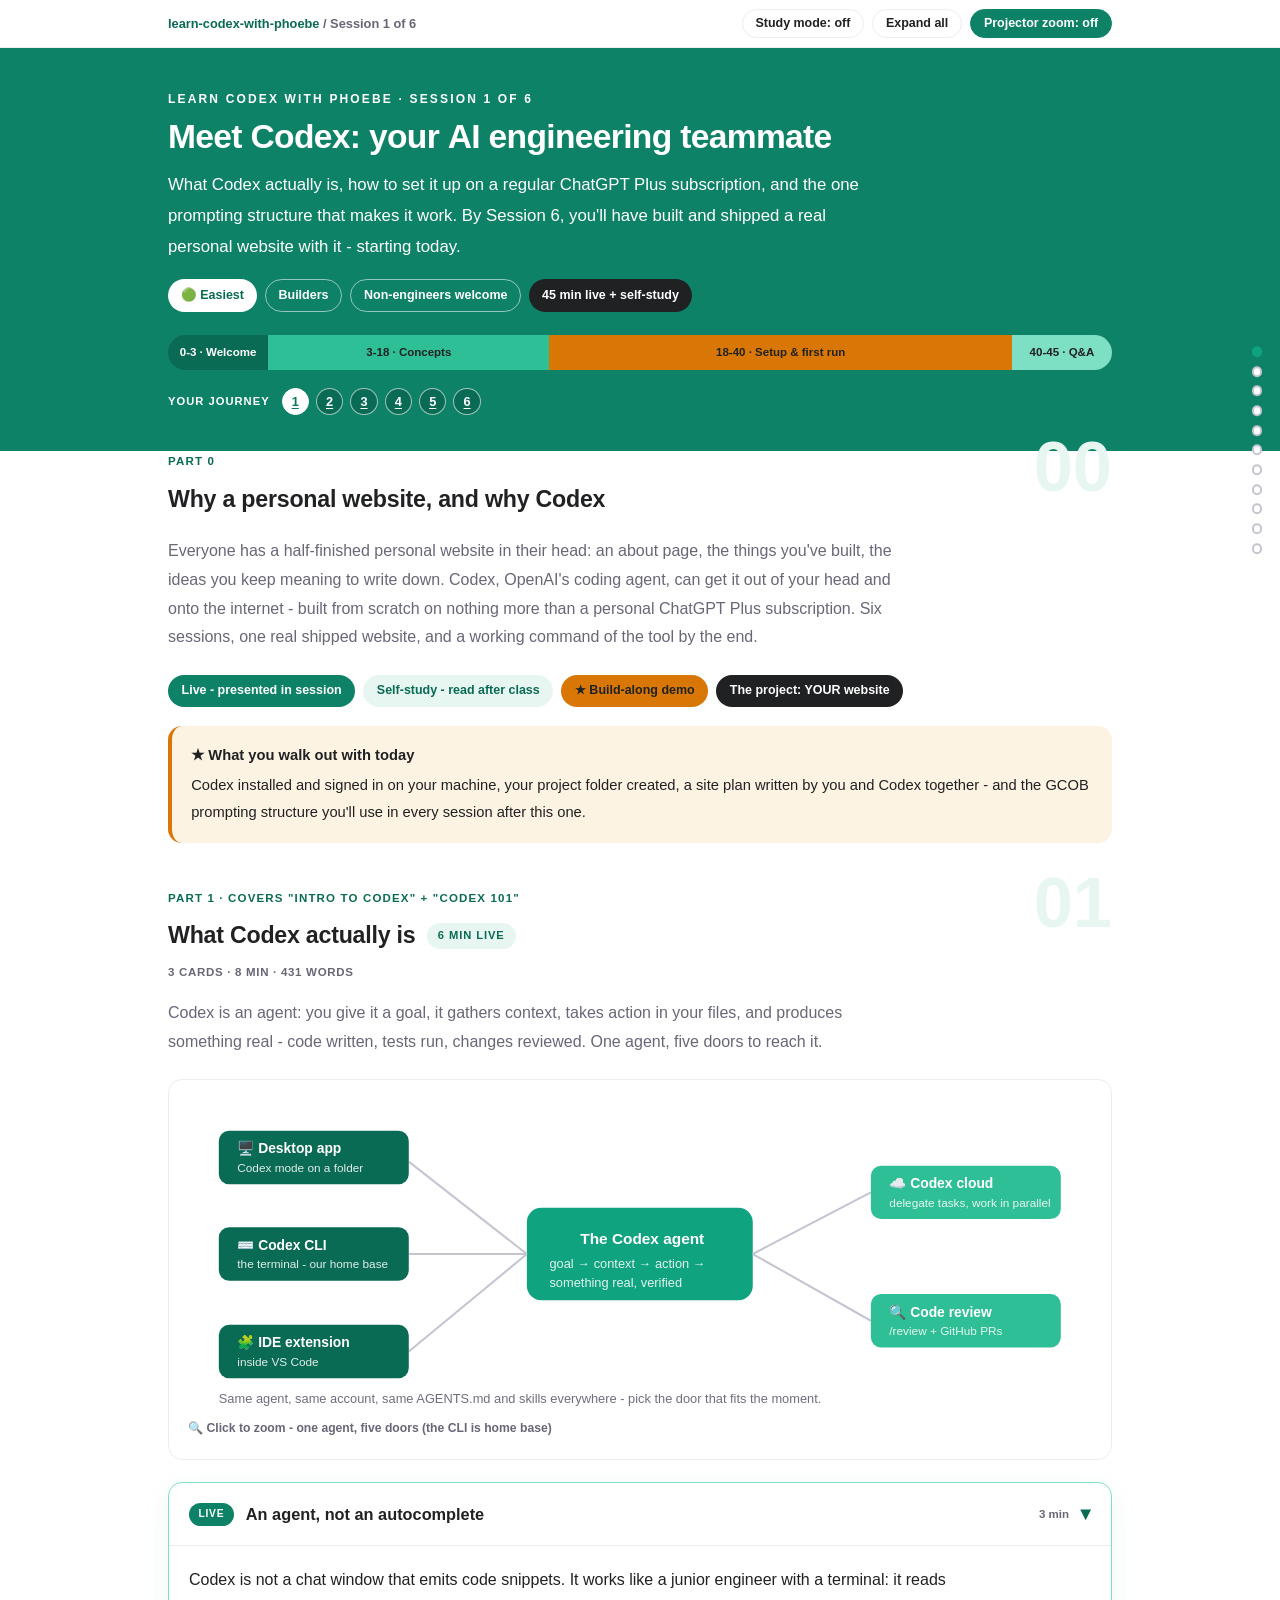
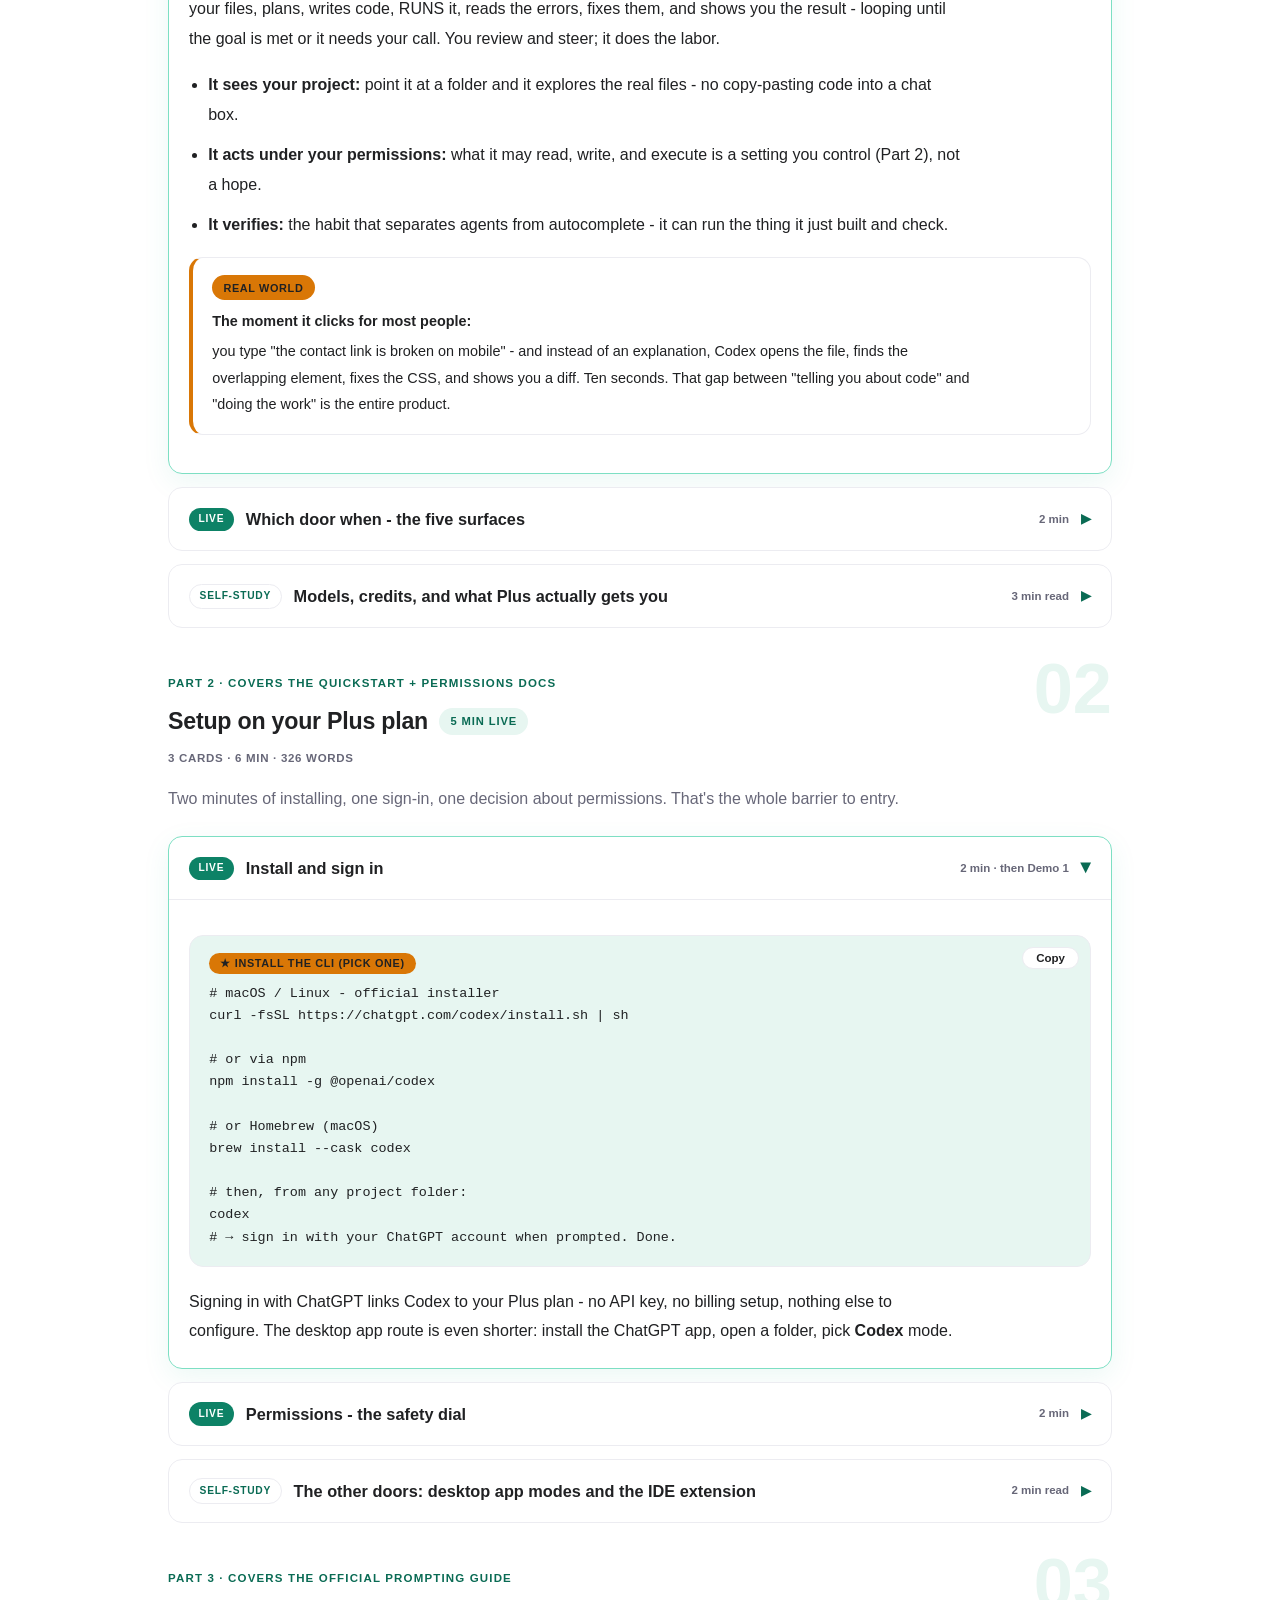
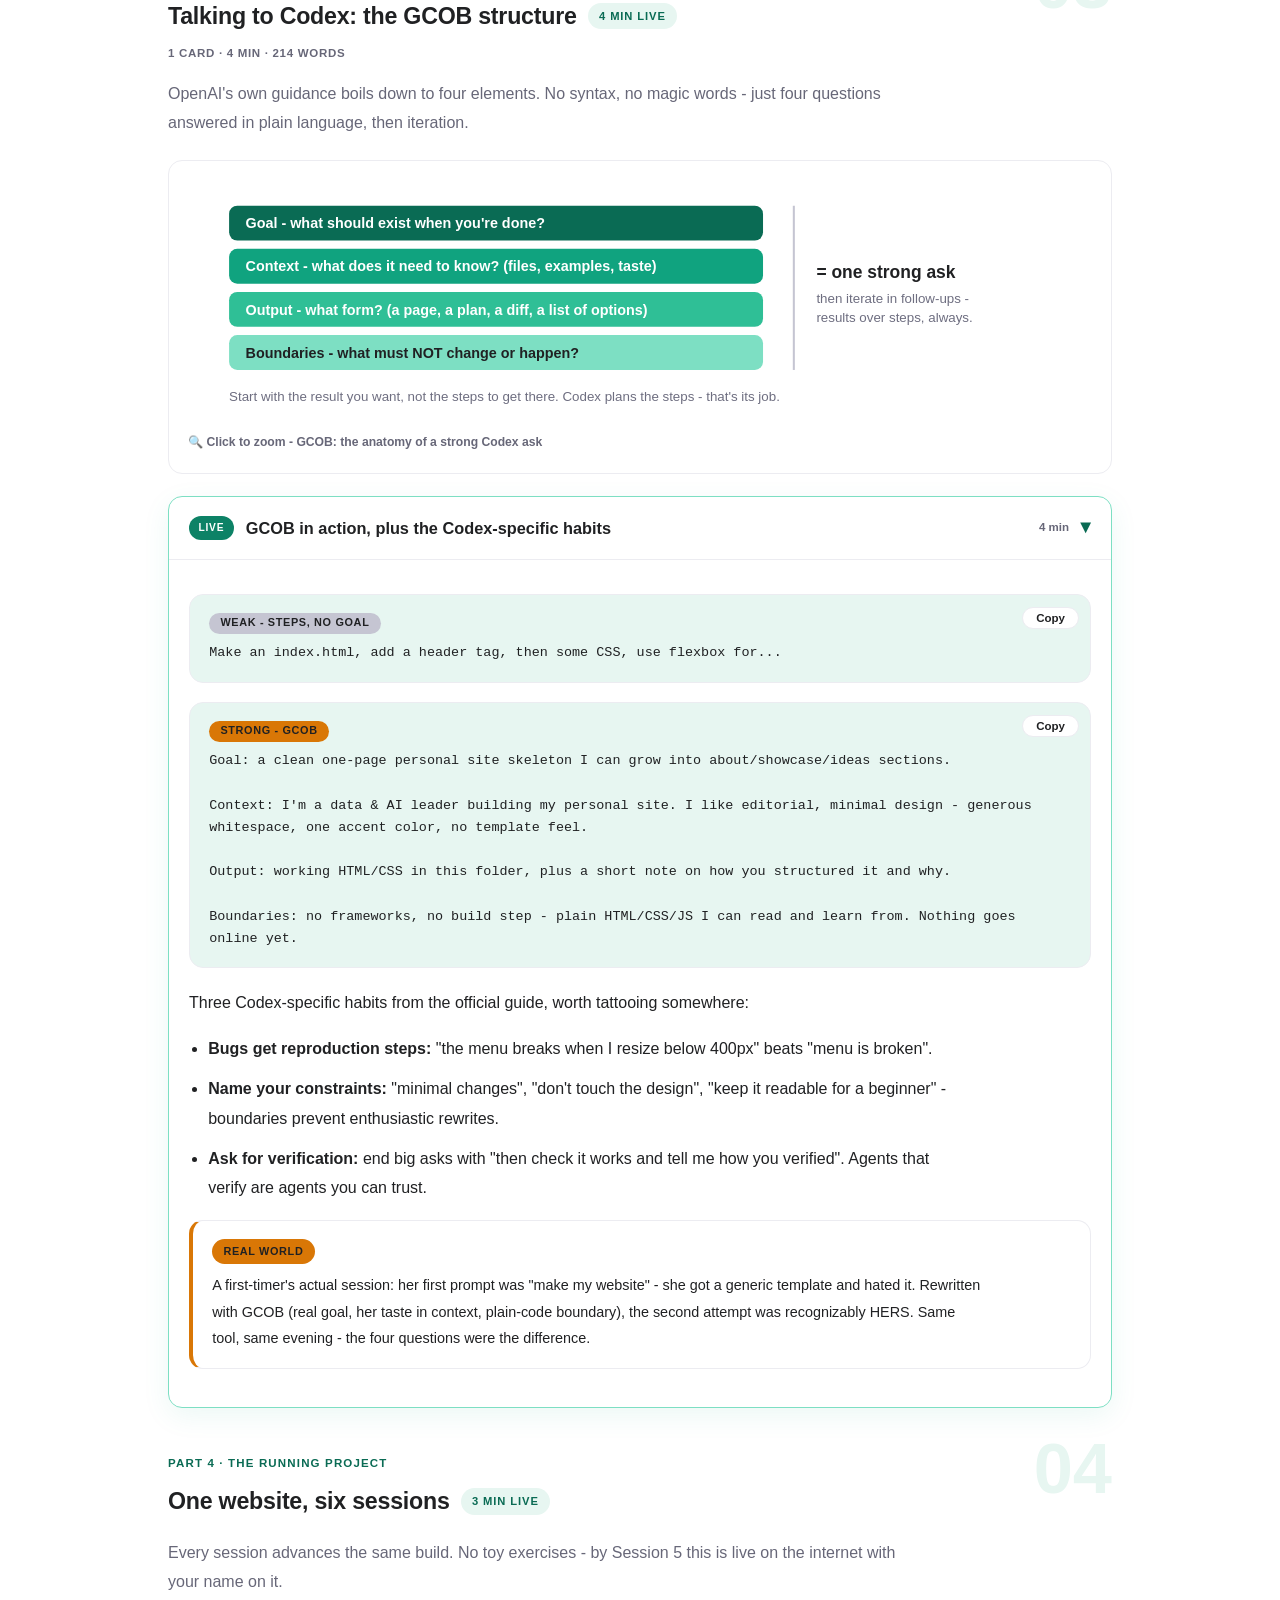
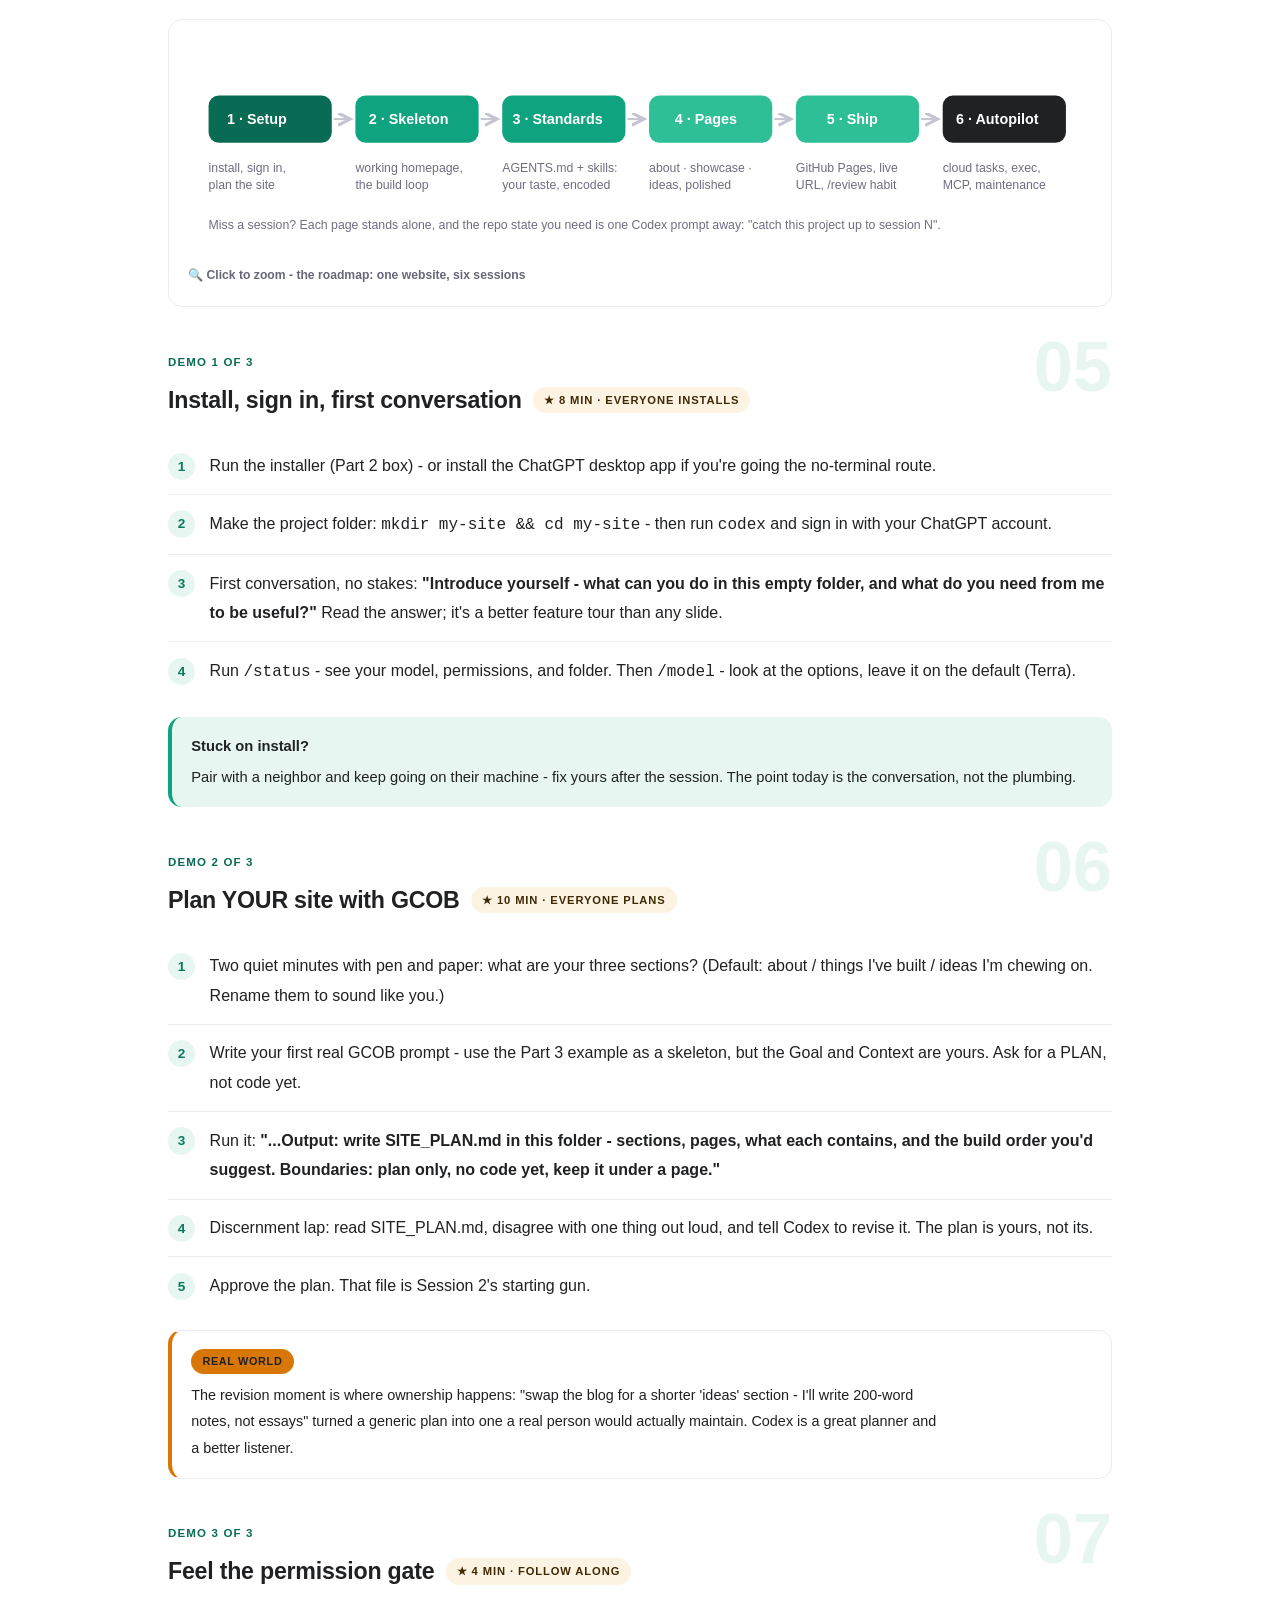
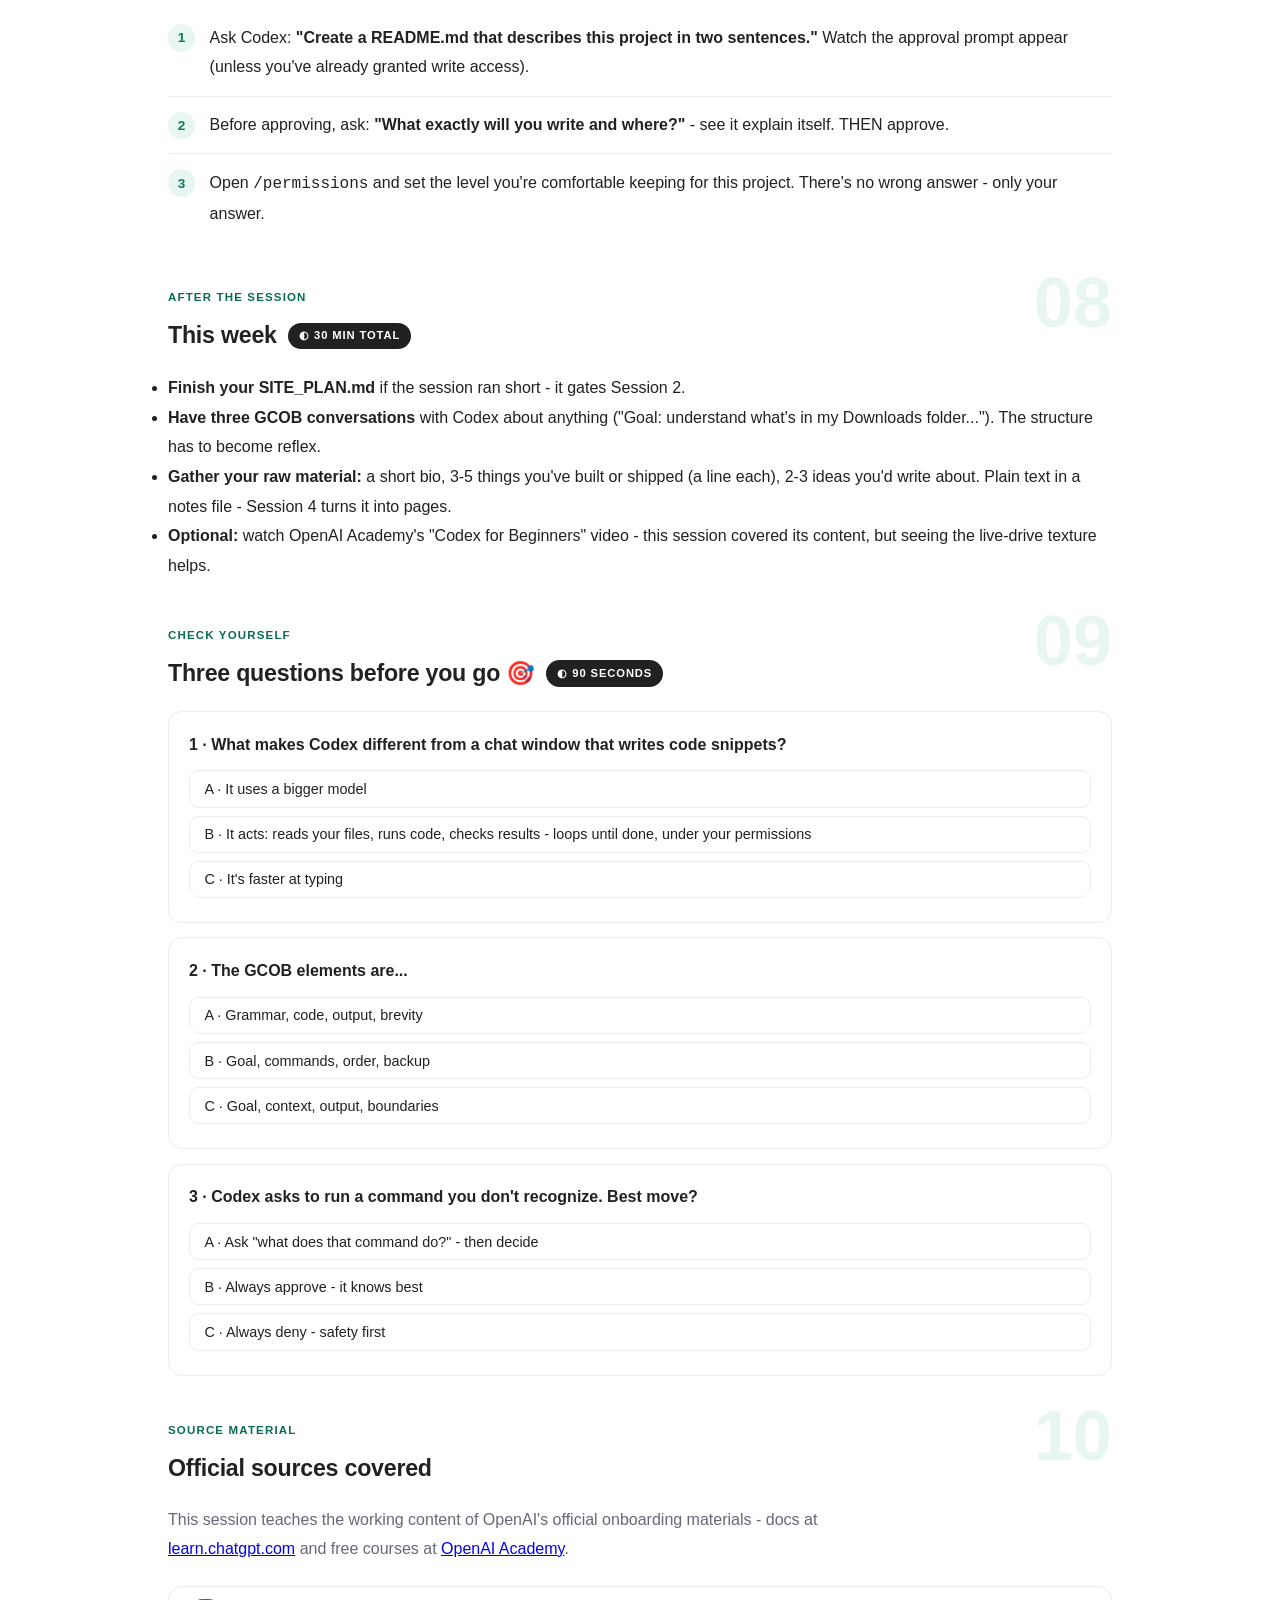
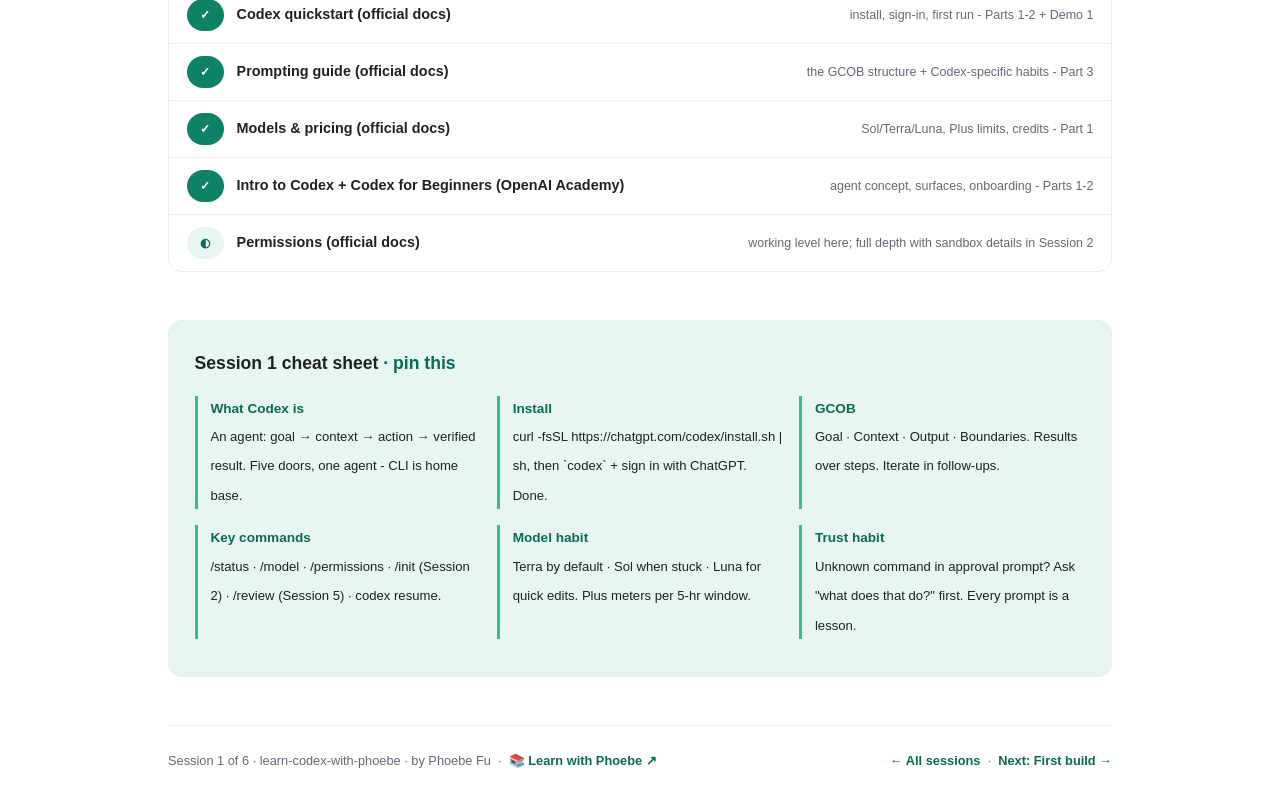
==== commit dca68ea5: "Prompt-box label inside the box: overflow no longer cuts it in half The label hung 0.7rem above the " ====
--- a/courses/01-meet-codex.html
+++ b/courses/01-meet-codex.html
@@ -19,7 +19,7 @@
 <meta name="twitter:image" content="https://phoebefu6.github.io/learn-codex-with-phoebe/assets/og-cover.png">
 <!-- social:end -->
 <title>Session 1 · Meet Codex: your AI engineering teammate - learn codex with phoebe</title>
-<link rel="stylesheet" href="../assets/style.css?v=44">
+<link rel="stylesheet" href="../assets/style.css?v=45">
 </head>
 <body>
 
--- a/assets/style.css
+++ b/assets/style.css
@@ -809,3 +809,8 @@
 .chip.audience { background: transparent; border-color: rgba(255,255,255,.55); }
 .journey a { background: var(--indigo-deep); border-color: rgba(255,255,255,.6); }
 .skip-link { background: var(--indigo-deep); }
+
+/* Prompt-box label sits inside the box (2026-10-12). Hanging it 0.7rem above the edge let any
+   overflow:auto parent cut it in half; in normal flow nothing can clip it. The right margin
+   keeps it clear of the Copy button; long labels wrap instead of running under it. */
+.prompt-box > .label{ position: static; display: table; margin: 0 5.2rem .55rem 0; white-space: normal; line-height: 1.45; }
